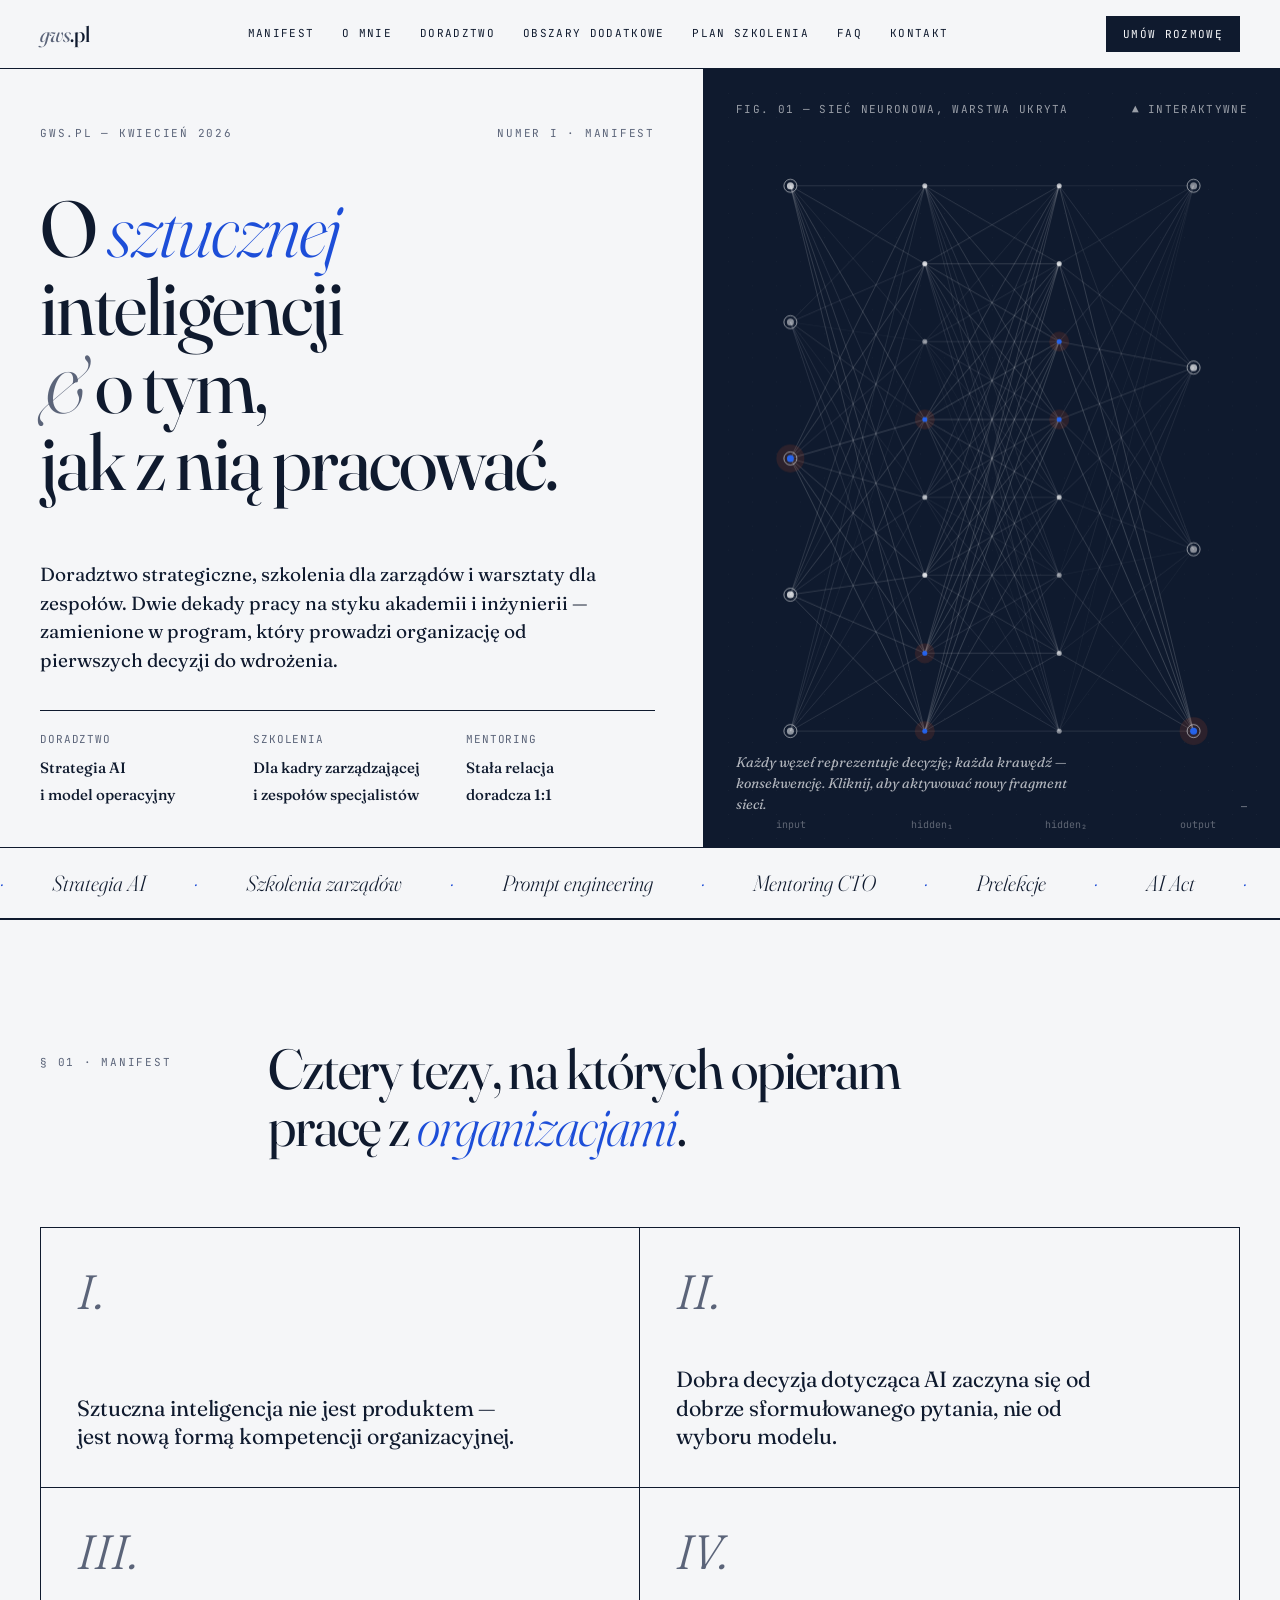
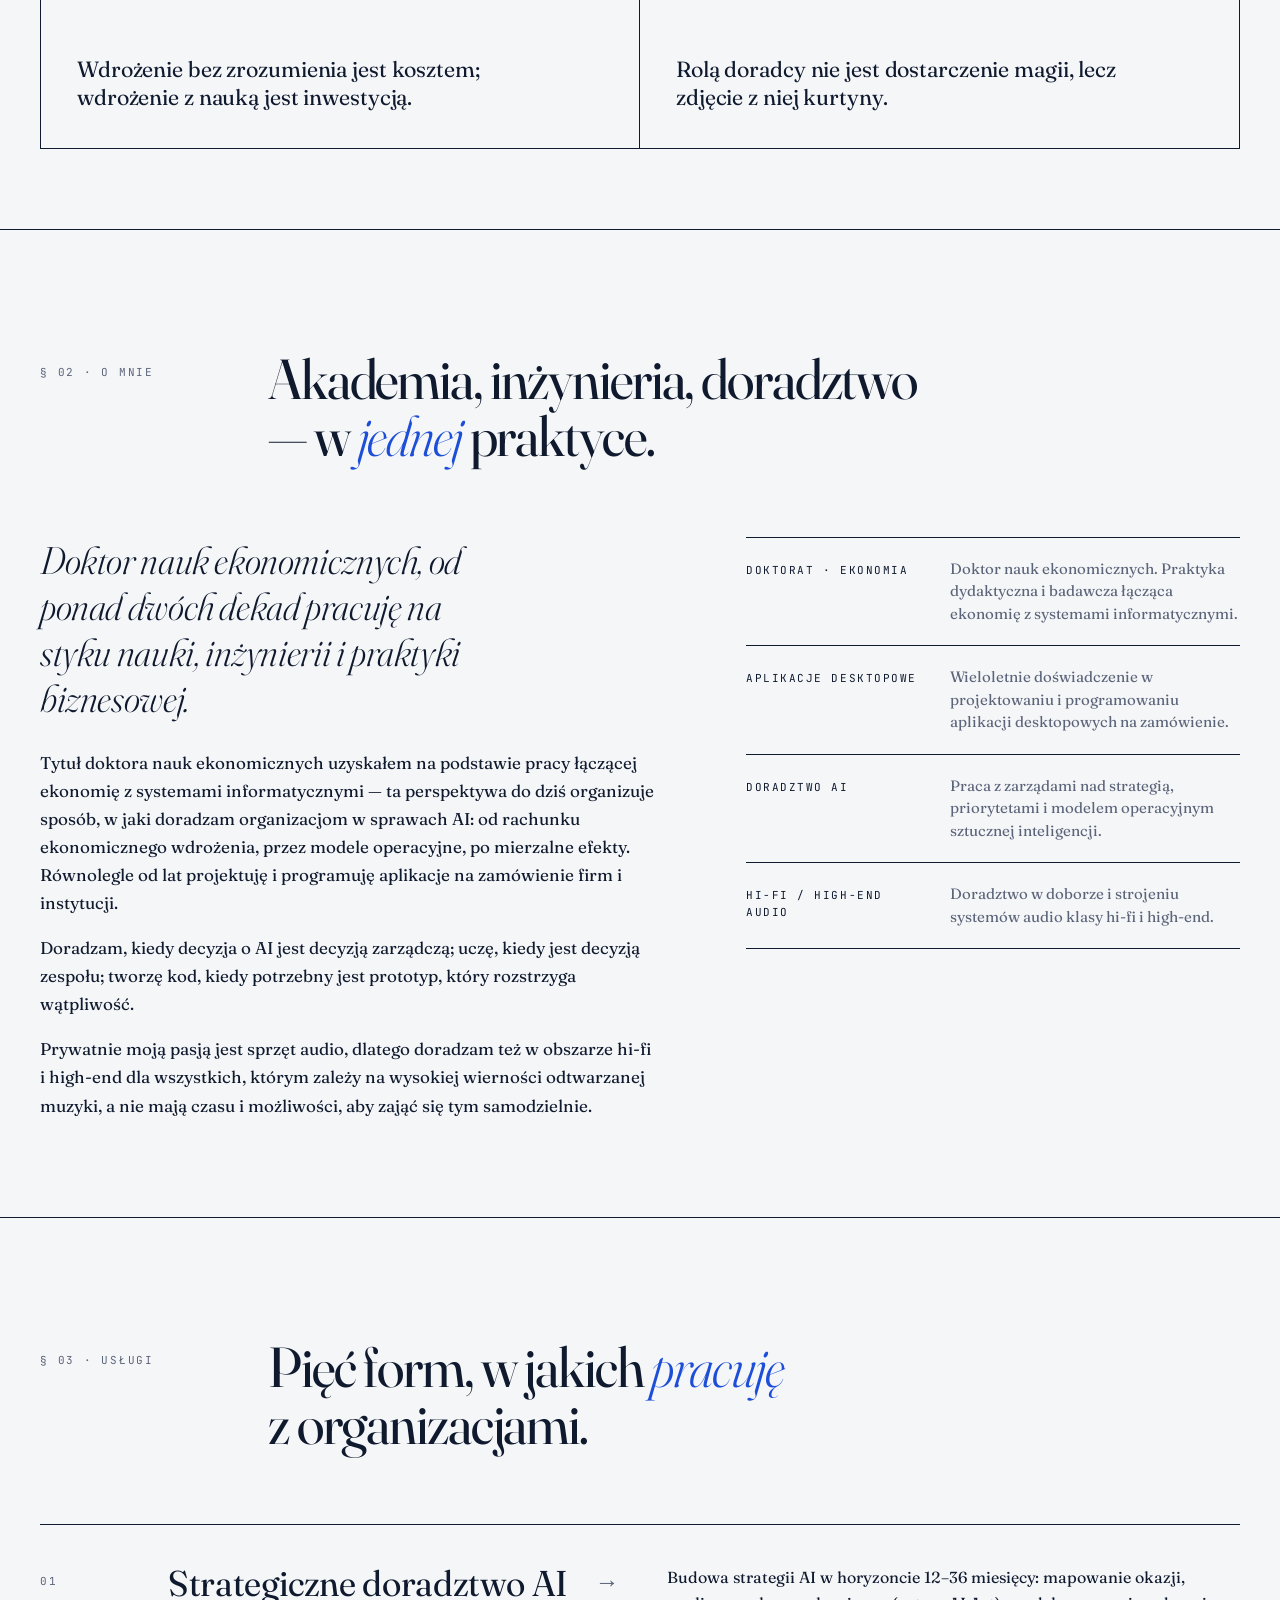
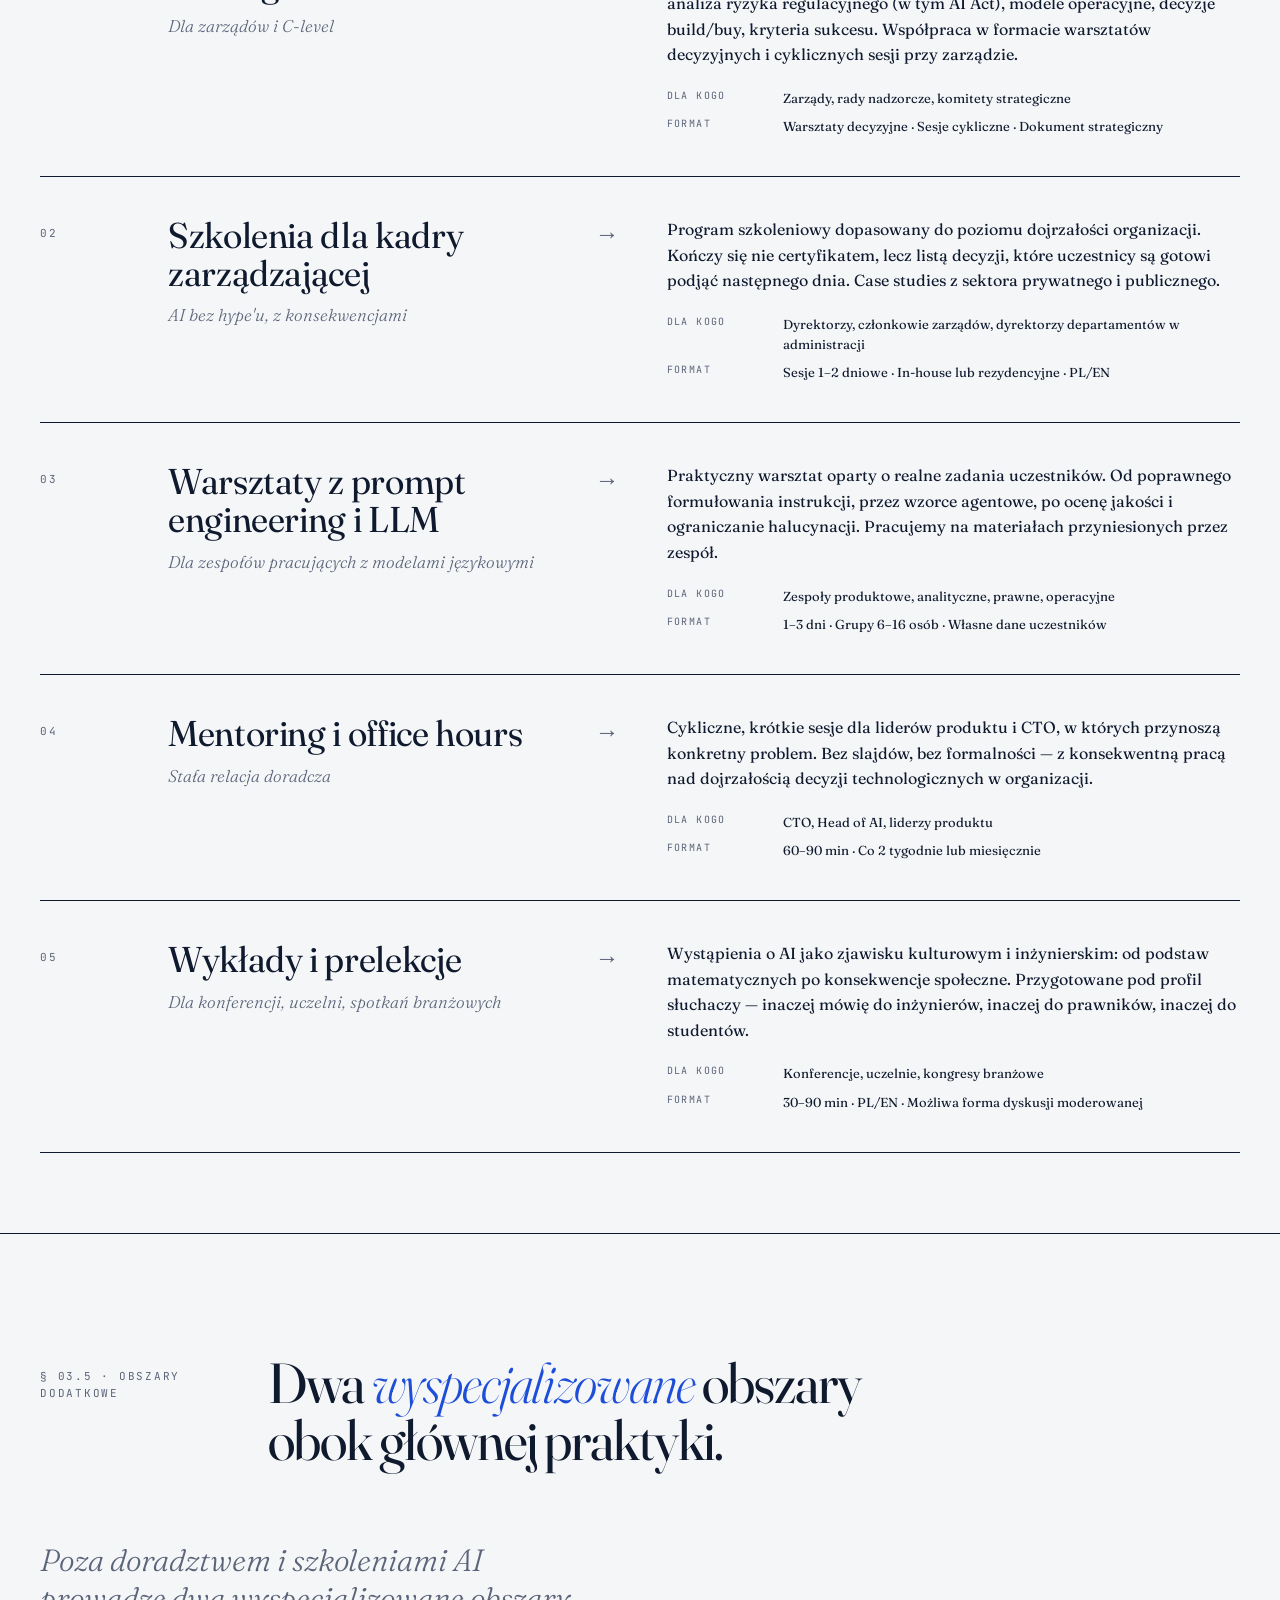
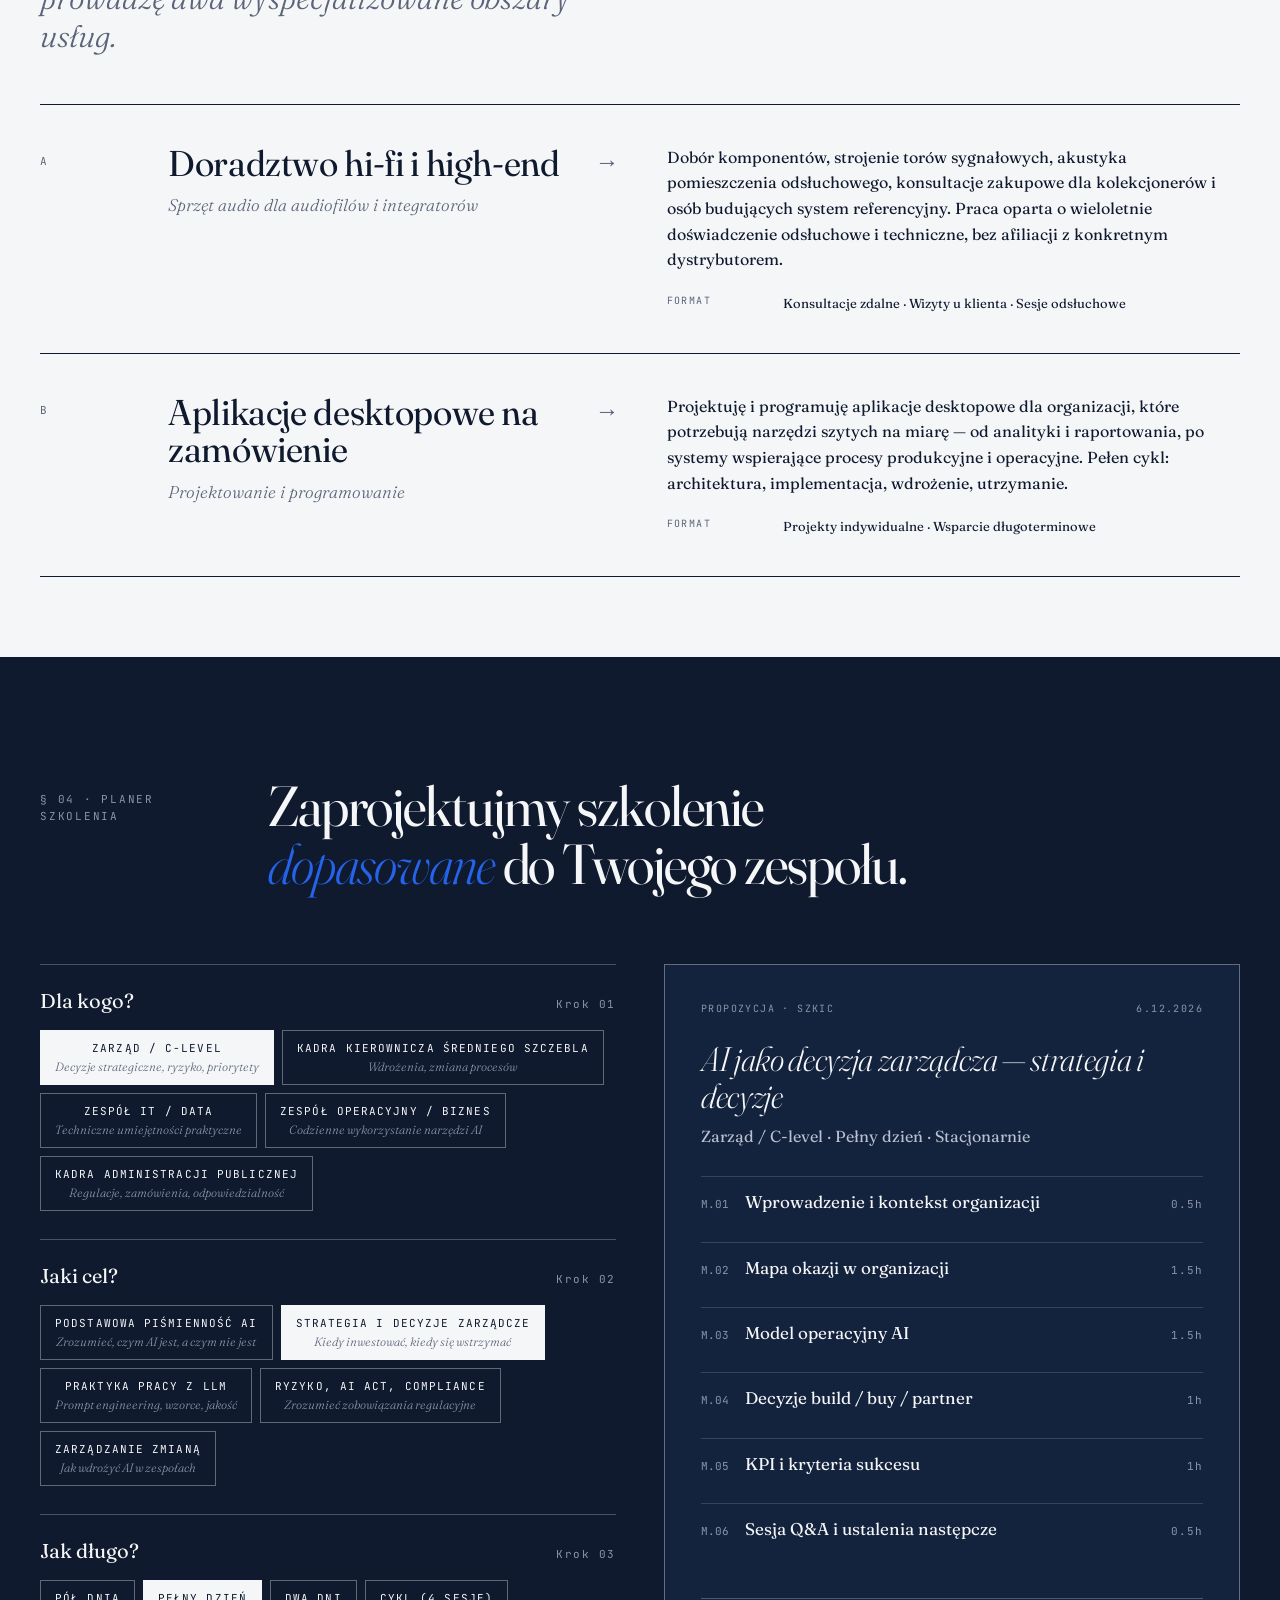
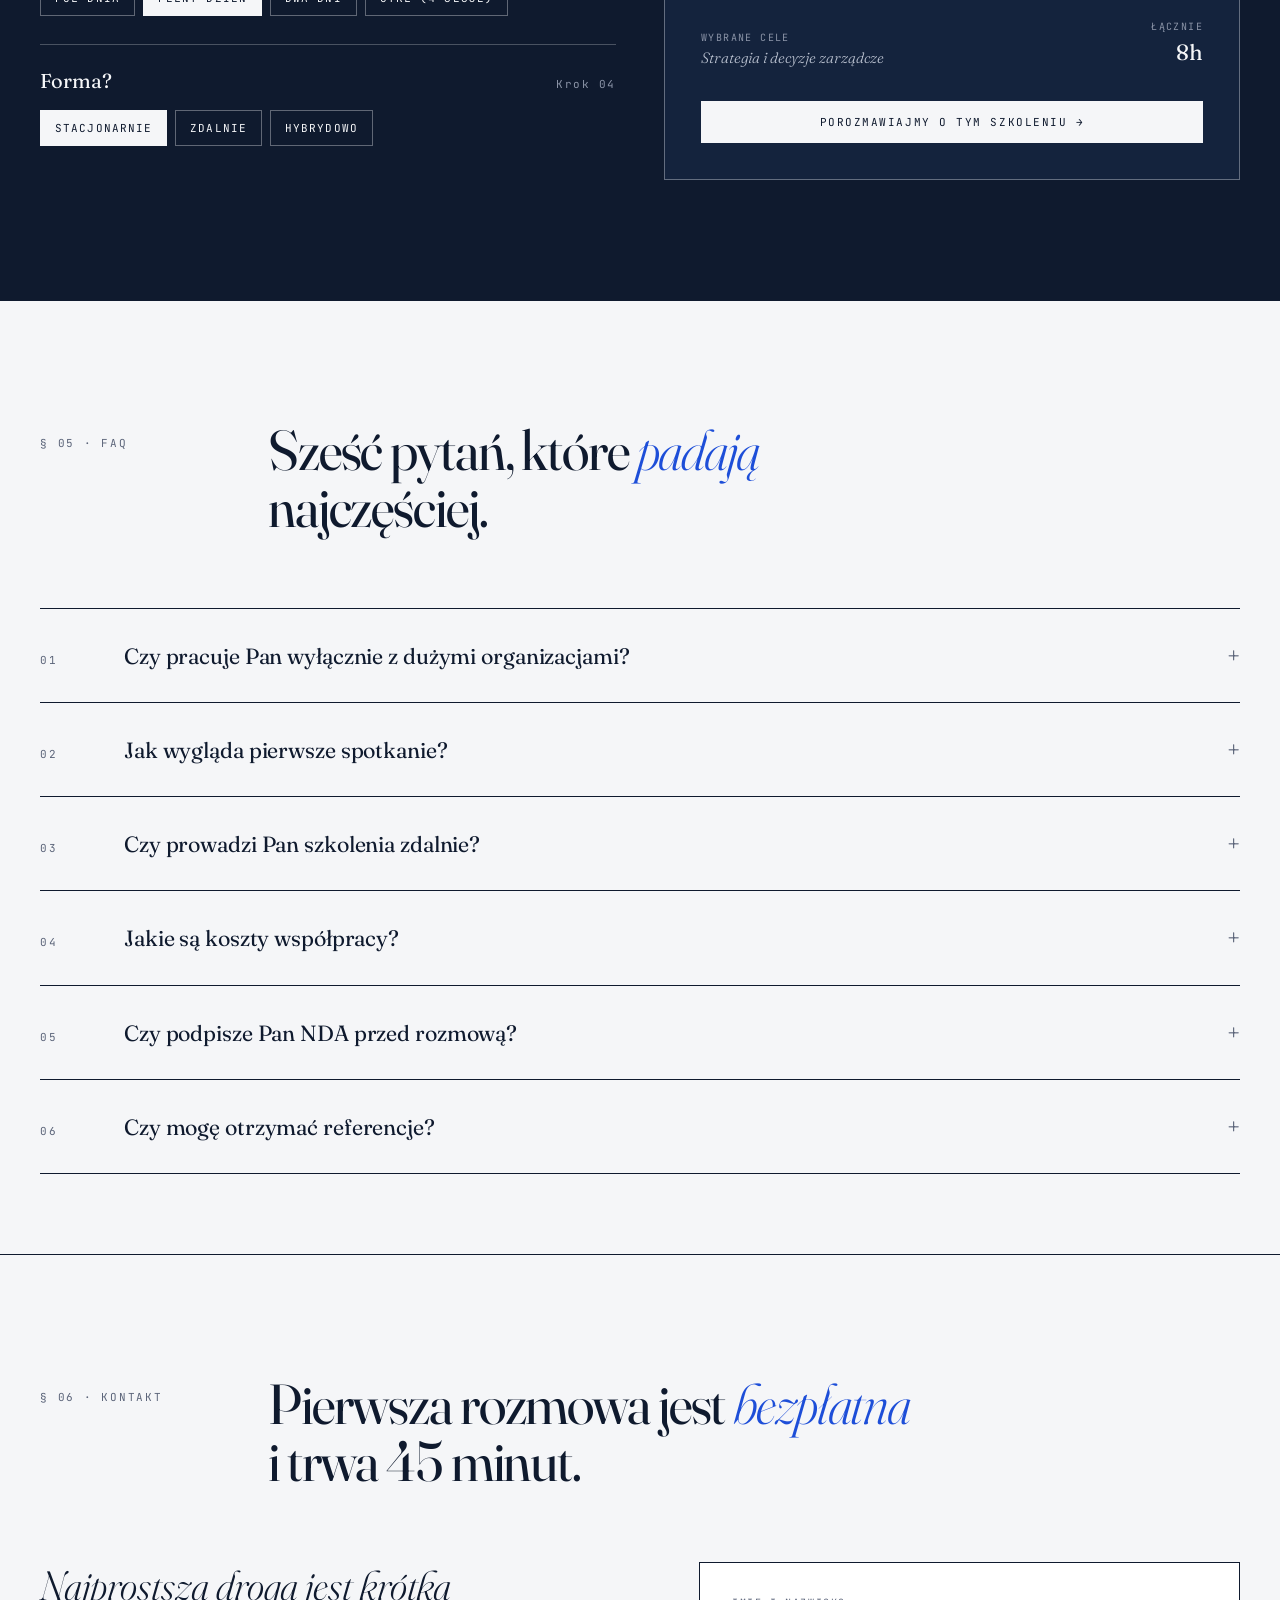
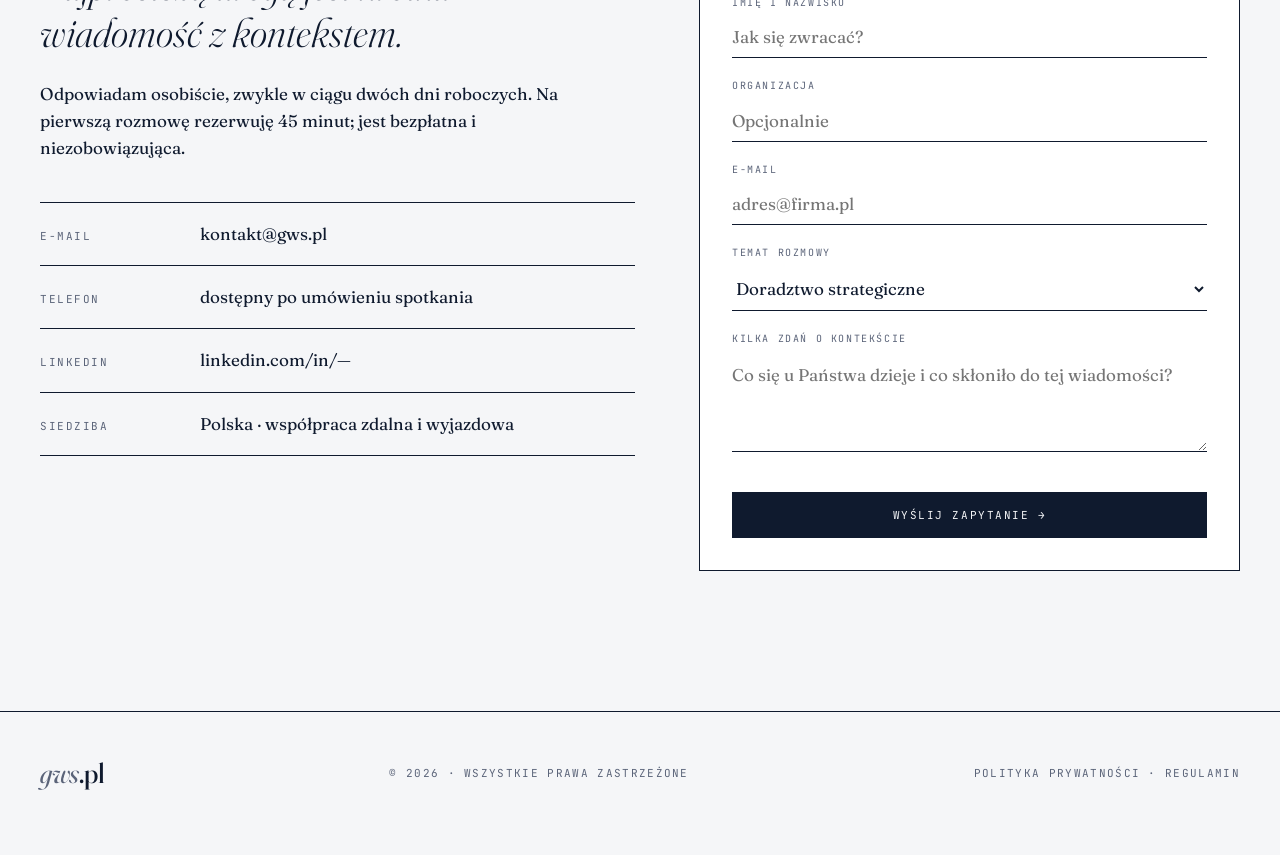
==== index.html @ 512c4876 "Pierwsza wersja" ====
<!doctype html>
<html lang="pl">
<head>
<meta charset="utf-8">
<title>gws.pl — doradztwo i szkolenia AI</title>
<meta name="viewport" content="width=device-width,initial-scale=1">
<link rel="preconnect" href="https://fonts.googleapis.com">
<link rel="preconnect" href="https://fonts.gstatic.com" crossorigin>
<link href="https://fonts.googleapis.com/css2?family=Fraunces:ital,opsz,wght@0,9..144,300;0,9..144,400;0,9..144,500;0,9..144,700;1,9..144,400&family=JetBrains+Mono:wght@400;500;700&display=swap" rel="stylesheet">
<style>
  :root{
    --ink:#0f1a2e;
    --bone:#f5f6f8;
    --bone-2:#e9ecf1;
    --bone-3:#d6dbe4;
    --mute:#5b6479;
    --rule:#0f1a2e;
    --ember:#2563eb;
    --ember-ink:#1d4ed8;
  }
  *{box-sizing:border-box}
  html,body{margin:0;padding:0;background:var(--bone);color:var(--ink);font-family:"Fraunces",Georgia,serif;font-variation-settings:"opsz" 14;font-weight:400;}
  body{font-size:17px;line-height:1.55;-webkit-font-smoothing:antialiased;text-rendering:optimizeLegibility;}
  a{color:inherit;text-decoration:none;}
  .mono{font-family:"JetBrains Mono",ui-monospace,monospace;font-size:11px;letter-spacing:.08em;text-transform:uppercase;color:var(--mute);}
  .rule{height:1px;background:var(--rule);opacity:.85}
  .rule-thin{height:1px;background:var(--rule);opacity:.25}
  .wrap{max-width:1320px;margin:0 auto;padding:0 40px;}
  @media (max-width:720px){.wrap{padding:0 20px}}

  /* ============ TOP BAR ============ */
  .top{position:sticky;top:0;z-index:40;background:var(--bone);border-bottom:1px solid var(--ink);}
  .top-inner{display:grid;grid-template-columns:auto 1fr auto;align-items:center;gap:24px;padding:16px 40px;}
  .mark{font-family:"Fraunces";font-weight:500;font-variation-settings:"opsz" 144;font-size:22px;letter-spacing:-.01em}
  .mark em{font-style:italic;font-weight:400;color:var(--mute)}
  .nav{display:flex;gap:28px;justify-content:center}
  .nav a{font-family:"JetBrains Mono";font-size:11px;letter-spacing:.12em;text-transform:uppercase;color:var(--ink);padding:6px 0;border-bottom:1px solid transparent;transition:border-color .2s;}
  .nav a:hover{border-color:var(--ink)}
  .cta-small{font-family:"JetBrains Mono";font-size:11px;letter-spacing:.12em;text-transform:uppercase;padding:10px 16px;border:1px solid var(--ink);background:var(--ink);color:var(--bone);cursor:pointer}
  .cta-small:hover{background:var(--ember);color:var(--ink);border-color:var(--ember)}
  @media (max-width:900px){.nav{display:none}.top-inner{grid-template-columns:1fr auto;padding:14px 20px}}

  /* ============ HERO ============ */
  .hero{position:relative;overflow:hidden;background:var(--bone);}
  .hero-grid{display:grid;grid-template-columns:1.1fr .9fr;gap:0;min-height:min(86vh,860px)}
  .hero-left{padding:56px 48px 40px 40px;display:flex;flex-direction:column;justify-content:space-between;border-right:1px solid var(--ink)}
  .hero-right{position:relative;background:var(--ink);color:var(--bone);overflow:hidden}
  .hero-eyebrow{display:flex;justify-content:space-between;gap:24px;align-items:baseline}
  .hero-eyebrow .l{font-family:"JetBrains Mono";font-size:11px;letter-spacing:.16em;text-transform:uppercase;color:var(--mute)}
  .hero-title{font-family:"Fraunces";font-variation-settings:"opsz" 144;font-weight:400;font-size:clamp(44px,6.2vw,104px);line-height:.98;letter-spacing:-.025em;margin:48px 0 40px;}
  .hero-title .it{font-style:italic;font-weight:300;color:var(--ember-ink)}
  .hero-title .amp{font-style:italic;font-weight:300;color:var(--mute)}
  .hero-sub{max-width:48ch;font-size:19px;line-height:1.5;color:var(--ink);margin-bottom:36px}
  .hero-meta{display:grid;grid-template-columns:repeat(3,1fr);gap:24px;border-top:1px solid var(--ink);padding-top:20px;}
  .hero-meta div .mono{display:block;margin-bottom:6px}
  .hero-meta div b{font-weight:500;font-size:15px;font-family:"Fraunces"}
  canvas#net{position:absolute;inset:0;width:100%;height:100%;display:block}
  .hero-overlay{position:absolute;inset:0;display:flex;flex-direction:column;justify-content:space-between;padding:32px;pointer-events:none}
  .ov-top{display:flex;justify-content:space-between;color:var(--bone);font-family:"JetBrains Mono";font-size:11px;letter-spacing:.12em;text-transform:uppercase;opacity:.6}
  .ov-bot{color:var(--bone);display:flex;justify-content:space-between;align-items:flex-end}
  .ov-bot .caption{max-width:40ch;font-family:"Fraunces";font-style:italic;font-size:14px;line-height:1.5;opacity:.7}
  .ov-bot .coord{font-family:"JetBrains Mono";font-size:10px;letter-spacing:.1em;opacity:.5}
  @media (max-width:900px){
    .hero-grid{grid-template-columns:1fr}
    .hero-left{border-right:0;border-bottom:1px solid var(--ink);padding:32px 20px}
    .hero-right{min-height:60vh}
  }

  /* ============ SECTIONS ============ */
  section{padding:120px 0 80px;border-top:1px solid var(--ink);position:relative}
  .sec-head{display:grid;grid-template-columns:180px 1fr;gap:48px;margin-bottom:72px;align-items:start}
  .sec-head .n{font-family:"JetBrains Mono";font-size:11px;letter-spacing:.16em;text-transform:uppercase;color:var(--mute);padding-top:14px}
  .sec-head h2{font-family:"Fraunces";font-variation-settings:"opsz" 144;font-weight:400;font-size:clamp(34px,4.4vw,64px);line-height:1.02;letter-spacing:-.02em;margin:0;max-width:20ch}
  .sec-head h2 em{font-style:italic;font-weight:300;color:var(--ember-ink)}
  @media (max-width:720px){.sec-head{grid-template-columns:1fr;gap:16px;margin-bottom:48px}}

  /* ============ MANIFEST ============ */
  .manifest{display:grid;grid-template-columns:1fr 1fr;gap:0;border:1px solid var(--ink)}
  .man-item{padding:40px 36px 36px;border-right:1px solid var(--ink);border-bottom:1px solid var(--ink);position:relative;min-height:260px;display:flex;flex-direction:column;justify-content:space-between;background:var(--bone)}
  .man-item:nth-child(2n){border-right:0}
  .man-item:nth-child(3),.man-item:nth-child(4){border-bottom:0}
  .man-item .num{font-family:"Fraunces";font-style:italic;font-weight:300;font-size:48px;color:var(--mute);line-height:1}
  .man-item p{font-family:"Fraunces";font-variation-settings:"opsz" 48;font-weight:400;font-size:22px;line-height:1.3;letter-spacing:-.005em;margin:16px 0 0;max-width:32ch}
  @media (max-width:720px){
    .manifest{grid-template-columns:1fr}
    .man-item{border-right:0}
    .man-item:nth-child(3){border-bottom:1px solid var(--ink)}
  }

  /* ============ ABOUT ============ */
  .about{display:grid;grid-template-columns:1.3fr 1fr;gap:64px;align-items:start}
  .about-lead{font-family:"Fraunces";font-variation-settings:"opsz" 96;font-weight:300;font-style:italic;font-size:clamp(26px,3vw,40px);line-height:1.2;letter-spacing:-.01em;margin:0 0 28px;max-width:20ch;color:var(--ink)}
  .about-body{font-size:17px;line-height:1.65;color:var(--ink);max-width:56ch}
  .about-body p{margin:0 0 1em}
  .pillars{border-top:1px solid var(--ink)}
  .pillar{display:grid;grid-template-columns:180px 1fr;gap:24px;padding:20px 0;border-bottom:1px solid var(--ink);align-items:baseline}
  .pillar .k{font-family:"JetBrains Mono";font-size:11px;letter-spacing:.14em;text-transform:uppercase;color:var(--ink)}
  .pillar .v{font-size:15px;line-height:1.5;color:var(--mute)}
  @media (max-width:900px){.about{grid-template-columns:1fr;gap:40px}.pillar{grid-template-columns:120px 1fr}}

  /* ============ SERVICES ============ */
  .svc-list{border-top:1px solid var(--ink)}
  .svc{display:grid;grid-template-columns:80px 1.1fr 1.4fr;gap:48px;padding:40px 0;border-bottom:1px solid var(--ink);align-items:start;cursor:pointer;transition:background .2s}
  .svc:hover{background:#e9ecf1}
  .svc .code{font-family:"JetBrains Mono";font-size:11px;letter-spacing:.14em;color:var(--mute);padding-top:8px}
  .svc h3{font-family:"Fraunces";font-variation-settings:"opsz" 72;font-weight:400;font-size:clamp(26px,2.8vw,40px);line-height:1.05;letter-spacing:-.01em;margin:0}
  .svc .sub{font-family:"Fraunces";font-style:italic;font-weight:300;color:var(--mute);font-size:17px;margin-top:10px;display:block}
  .svc .body{font-size:16px;line-height:1.6;color:var(--ink);margin:0}
  .svc .meta{margin-top:20px;display:grid;gap:8px}
  .svc .meta .row{display:grid;grid-template-columns:100px 1fr;gap:16px;font-size:13px}
  .svc .meta .row .k{font-family:"JetBrains Mono";font-size:10px;letter-spacing:.14em;text-transform:uppercase;color:var(--mute)}
  .svc .meta .row .v{color:var(--ink)}
  .svc .arrow{position:relative}
  .svc .arrow::after{content:"→";position:absolute;right:0;top:4px;font-family:"Fraunces";font-size:24px;color:var(--mute);transition:transform .3s,color .3s}
  .svc:hover .arrow::after{transform:translateX(8px);color:var(--ember-ink)}
  @media (max-width:900px){.svc{grid-template-columns:1fr;gap:12px;padding:28px 0}}

  /* ============ PLANNER ============ */
  .planner-wrap{background:var(--ink);color:var(--bone);padding:120px 0;border-top:1px solid var(--ink)}
  .planner-wrap .sec-head h2{color:var(--bone)}
  .planner-wrap .sec-head h2 em{color:var(--ember)}
  .planner-wrap .sec-head .n{color:#8b94a7}
  .planner{display:grid;grid-template-columns:1fr 1fr;gap:48px;align-items:start}
  .steps{display:grid;gap:28px}
  .step{border-top:1px solid rgba(245,246,248,.25);padding-top:20px}
  .step-h{display:flex;justify-content:space-between;align-items:baseline;margin-bottom:14px}
  .step-h .t{font-family:"Fraunces";font-size:20px;font-weight:400}
  .step-h .n{font-family:"JetBrains Mono";font-size:11px;letter-spacing:.14em;color:#8b94a7}
  .choices{display:flex;flex-wrap:wrap;gap:8px}
  .chip{font-family:"JetBrains Mono";font-size:11px;letter-spacing:.1em;text-transform:uppercase;padding:10px 14px;border:1px solid rgba(245,246,248,.35);color:var(--bone);background:transparent;cursor:pointer;transition:all .15s}
  .chip:hover{border-color:var(--bone)}
  .chip.on{background:var(--bone);color:var(--ink);border-color:var(--bone)}
  .chip .d{display:block;font-family:"Fraunces";font-style:italic;font-weight:300;font-size:12px;text-transform:none;letter-spacing:0;color:#8b94a7;margin-top:4px}
  .chip.on .d{color:var(--mute)}
  .plan-card{border:1px solid rgba(245,246,248,.35);padding:36px;min-height:420px;display:flex;flex-direction:column;justify-content:space-between;background:#14233d;position:relative}
  .plan-card .pc-top{display:flex;justify-content:space-between;color:#8b94a7;font-family:"JetBrains Mono";font-size:10px;letter-spacing:.14em;text-transform:uppercase}
  .plan-title{font-family:"Fraunces";font-variation-settings:"opsz" 96;font-weight:300;font-style:italic;font-size:34px;line-height:1.1;margin:24px 0 8px;letter-spacing:-.01em}
  .plan-sub{font-family:"Fraunces";font-size:16px;color:#b9c0cf;margin-bottom:28px}
  .plan-mods{display:grid;gap:14px;margin:20px 0}
  .plan-mod{display:grid;grid-template-columns:28px 1fr auto;gap:16px;padding:12px 0;border-top:1px solid rgba(245,246,248,.15);align-items:baseline}
  .plan-mod .i{font-family:"JetBrains Mono";font-size:11px;color:#8b94a7}
  .plan-mod .t{font-family:"Fraunces";font-size:17px}
  .plan-mod .h{font-family:"JetBrains Mono";font-size:11px;color:#8b94a7;letter-spacing:.1em}
  .plan-foot{display:flex;justify-content:space-between;align-items:flex-end;margin-top:24px;padding-top:20px;border-top:1px solid rgba(245,246,248,.25)}
  .plan-foot .lbl{font-family:"JetBrains Mono";font-size:10px;letter-spacing:.14em;text-transform:uppercase;color:#8b94a7}
  .plan-foot .val{font-family:"Fraunces";font-size:22px}
  .plan-cta{margin-top:32px;font-family:"JetBrains Mono";font-size:11px;letter-spacing:.14em;text-transform:uppercase;padding:14px 20px;background:var(--bone);color:var(--ink);border:0;cursor:pointer;width:100%}
  .plan-cta:hover{background:var(--ember);color:var(--ink)}
  @media (max-width:900px){.planner{grid-template-columns:1fr}}

  /* ============ FAQ ============ */
  .faq-list{border-top:1px solid var(--ink)}
  .faq-item{border-bottom:1px solid var(--ink)}
  .faq-q{display:grid;grid-template-columns:60px 1fr auto;gap:24px;padding:28px 0;cursor:pointer;align-items:baseline}
  .faq-q .n{font-family:"JetBrains Mono";font-size:11px;letter-spacing:.14em;color:var(--mute)}
  .faq-q .t{font-family:"Fraunces";font-variation-settings:"opsz" 48;font-size:22px;font-weight:400;line-height:1.3;letter-spacing:-.005em}
  .faq-q .x{font-family:"Fraunces";font-size:24px;color:var(--mute);transition:transform .3s}
  .faq-item.on .faq-q .x{transform:rotate(45deg);color:var(--ember-ink)}
  .faq-a{display:grid;grid-template-columns:60px 1fr auto;gap:24px;max-height:0;overflow:hidden;transition:max-height .35s ease,padding .35s}
  .faq-item.on .faq-a{max-height:300px;padding-bottom:28px}
  .faq-a .body{font-family:"Fraunces";font-size:17px;line-height:1.6;color:var(--mute);max-width:60ch;grid-column:2/3}

  /* ============ CONTACT ============ */
  .contact{display:grid;grid-template-columns:1.1fr 1fr;gap:64px;align-items:start}
  .contact-lead{font-family:"Fraunces";font-variation-settings:"opsz" 96;font-weight:300;font-style:italic;font-size:clamp(28px,3.2vw,44px);line-height:1.15;margin:0 0 24px;max-width:18ch}
  .contact-body{font-size:17px;line-height:1.6;color:var(--ink);max-width:48ch;margin-bottom:40px}
  .contact-lines{border-top:1px solid var(--ink)}
  .c-line{display:grid;grid-template-columns:140px 1fr;gap:20px;padding:18px 0;border-bottom:1px solid var(--ink);align-items:baseline}
  .c-line .k{font-family:"JetBrains Mono";font-size:11px;letter-spacing:.14em;text-transform:uppercase;color:var(--mute)}
  .c-line .v{font-family:"Fraunces";font-size:17px}
  .form{border:1px solid var(--ink);padding:32px;background:#ffffff}
  .form label{display:block;font-family:"JetBrains Mono";font-size:10px;letter-spacing:.16em;text-transform:uppercase;color:var(--mute);margin-bottom:6px;margin-top:20px}
  .form label:first-child{margin-top:0}
  .form input,.form textarea,.form select{width:100%;border:0;border-bottom:1px solid var(--ink);background:transparent;padding:10px 0;font-family:"Fraunces";font-size:17px;color:var(--ink);outline:none}
  .form textarea{min-height:100px;resize:vertical;line-height:1.5}
  .form input:focus,.form textarea:focus,.form select:focus{border-bottom-color:var(--ember-ink)}
  .form .submit{margin-top:32px;width:100%;padding:16px;background:var(--ink);color:var(--bone);border:0;font-family:"JetBrains Mono";font-size:11px;letter-spacing:.14em;text-transform:uppercase;cursor:pointer}
  .form .submit:hover{background:var(--ember);color:var(--ink)}
  @media (max-width:900px){.contact{grid-template-columns:1fr;gap:40px}}

  /* ============ FOOTER ============ */
  footer{border-top:1px solid var(--ink);padding:40px 0 60px;margin-top:60px}
  .foot{display:flex;justify-content:space-between;align-items:center;gap:24px;flex-wrap:wrap}
  .foot .mark{font-size:28px}
  .foot .col{font-family:"JetBrains Mono";font-size:11px;letter-spacing:.12em;text-transform:uppercase;color:var(--mute)}

  /* utility */
  .marquee{overflow:hidden;border-top:1px solid var(--ink);border-bottom:1px solid var(--ink);padding:18px 0;background:var(--bone);display:flex;gap:48px;white-space:nowrap}
  .marquee .track{display:flex;gap:48px;animation:mar 60s linear infinite}
  .marquee span{font-family:"Fraunces";font-variation-settings:"opsz" 96;font-size:22px;font-style:italic;font-weight:300;color:var(--ink)}
  .marquee span::before{content:"·";margin-right:48px;color:var(--ember-ink)}
  @keyframes mar{to{transform:translateX(-50%)}}
</style>
</head>
<body>

<!-- TOP -->
<header class="top">
  <div class="top-inner">
    <a class="mark" href="#top"><em>gws</em>.pl</a>
    <nav class="nav">
      <a href="#manifest">Manifest</a>
      <a href="#about">O mnie</a>
      <a href="#services">Doradztwo</a>
      <a href="#extras">Obszary dodatkowe</a>
      <a href="#planner">Plan szkolenia</a>
      <a href="#faq">FAQ</a>
      <a href="#contact">Kontakt</a>
    </nav>
    <button class="cta-small" onclick="document.getElementById('contact').scrollIntoView({behavior:'smooth'})">Umów rozmowę</button>
  </div>
</header>

<!-- HERO -->
<a id="top"></a>
<section class="hero" style="padding:0;border-top:0">
  <div class="hero-grid">
    <div class="hero-left">
      <div class="hero-eyebrow">
        <span class="l">gws.pl — Kwiecień 2026</span>
        <span class="l">Numer I · Manifest</span>
      </div>
      <h1 class="hero-title">
        O&nbsp;<span class="it">sztucznej</span><br>
        inteligencji<br>
        <span class="amp">&amp;</span>&nbsp;o tym,<br>
        jak z&nbsp;nią pracować.
      </h1>
      <div>
        <p class="hero-sub">Doradztwo strategiczne, szkolenia dla zarządów i warsztaty dla zespołów. Dwie dekady pracy na styku akademii i inżynierii — zamienione w program, który prowadzi organizację od pierwszych decyzji do wdrożenia.</p>
        <div class="hero-meta">
          <div><span class="mono">Doradztwo</span><b>Strategia AI<br>i model operacyjny</b></div>
          <div><span class="mono">Szkolenia</span><b>Dla kadry zarządzającej<br>i zespołów specjalistów</b></div>
          <div><span class="mono">Mentoring</span><b>Stała relacja<br>doradcza 1:1</b></div>
        </div>
      </div>
    </div>
    <div class="hero-right">
      <canvas id="net"></canvas>
      <div class="hero-overlay">
        <div class="ov-top">
          <span>Fig. 01 — Sieć neuronowa, warstwa ukryta</span>
          <span>▲ Interaktywne</span>
        </div>
        <div class="ov-bot">
          <span class="caption">Każdy węzeł reprezentuje decyzję; każda krawędź — konsekwencję. Kliknij, aby aktywować nowy fragment sieci.</span>
          <span class="coord" id="coord">—</span>
        </div>
      </div>
    </div>
  </div>
</section>

<!-- MARQUEE -->
<div class="marquee">
  <div class="track" id="mar-track"></div>
</div>

<!-- MANIFEST -->
<section id="manifest">
  <div class="wrap">
    <div class="sec-head">
      <div class="n">§ 01 · Manifest</div>
      <h2>Cztery tezy, na których opieram pracę z&nbsp;<em>organizacjami</em>.</h2>
    </div>
    <div class="manifest" id="manifest-list"></div>
  </div>
</section>

<!-- ABOUT -->
<section id="about">
  <div class="wrap">
    <div class="sec-head">
      <div class="n">§ 02 · O&nbsp;mnie</div>
      <h2>Akademia, inżynieria, doradztwo — w&nbsp;<em>jednej</em> praktyce.</h2>
    </div>
    <div class="about">
      <div>
        <p class="about-lead" id="about-lead"></p>
        <div class="about-body" id="about-body"></div>
      </div>
      <div class="pillars" id="pillars"></div>
    </div>
  </div>
</section>

<!-- SERVICES -->
<section id="services">
  <div class="wrap">
    <div class="sec-head">
      <div class="n">§ 03 · Usługi</div>
      <h2>Pięć form, w&nbsp;jakich <em>pracuję</em> z&nbsp;organizacjami.</h2>
    </div>
    <div class="svc-list" id="svc-list"></div>
  </div>
</section>

<!-- EXTRAS -->
<section id="extras">
  <div class="wrap">
    <div class="sec-head">
      <div class="n">§ 03.5 · Obszary dodatkowe</div>
      <h2>Dwa <em>wyspecjalizowane</em> obszary obok głównej praktyki.</h2>
    </div>
    <p style="font-family:'Fraunces';font-style:italic;font-weight:300;font-size:clamp(22px,2.4vw,32px);line-height:1.25;max-width:30ch;margin:0 0 48px;color:var(--mute)" id="extras-lead"></p>
    <div class="svc-list" id="extras-list"></div>
  </div>
</section>

<!-- PLANNER -->
<section id="planner" class="planner-wrap" style="border-top:0;padding-top:120px">
  <div class="wrap">
    <div class="sec-head">
      <div class="n">§ 04 · Planer szkolenia</div>
      <h2>Zaprojektujmy szkolenie <em>dopasowane</em> do Twojego zespołu.</h2>
    </div>
    <div class="planner">
      <div class="steps">
        <div class="step">
          <div class="step-h"><span class="t">Dla kogo?</span><span class="n">Krok 01</span></div>
          <div class="choices" id="c-audience"></div>
        </div>
        <div class="step">
          <div class="step-h"><span class="t">Jaki cel?</span><span class="n">Krok 02</span></div>
          <div class="choices" id="c-goals"></div>
        </div>
        <div class="step">
          <div class="step-h"><span class="t">Jak długo?</span><span class="n">Krok 03</span></div>
          <div class="choices" id="c-duration"></div>
        </div>
        <div class="step">
          <div class="step-h"><span class="t">Forma?</span><span class="n">Krok 04</span></div>
          <div class="choices" id="c-format"></div>
        </div>
      </div>
      <div class="plan-card" id="plan-card"></div>
    </div>
  </div>
</section>

<!-- FAQ -->
<section id="faq">
  <div class="wrap">
    <div class="sec-head">
      <div class="n">§ 05 · FAQ</div>
      <h2>Sześć pytań, które <em>padają</em> najczęściej.</h2>
    </div>
    <div class="faq-list" id="faq-list"></div>
  </div>
</section>

<!-- CONTACT -->
<section id="contact">
  <div class="wrap">
    <div class="sec-head">
      <div class="n">§ 06 · Kontakt</div>
      <h2>Pierwsza rozmowa jest <em>bezpłatna</em> i trwa 45 minut.</h2>
    </div>
    <div class="contact">
      <div>
        <p class="contact-lead" id="contact-lead"></p>
        <p class="contact-body" id="contact-body"></p>
        <div class="contact-lines" id="contact-lines"></div>
      </div>
      <form class="form" onsubmit="event.preventDefault();alert('Dziękuję. Odpowiem w ciągu dwóch dni roboczych.');">
        <label>Imię i nazwisko</label>
        <input type="text" required placeholder="Jak się zwracać?">
        <label>Organizacja</label>
        <input type="text" placeholder="Opcjonalnie">
        <label>E-mail</label>
        <input type="email" required placeholder="adres@firma.pl">
        <label>Temat rozmowy</label>
        <select>
          <option>Doradztwo strategiczne</option>
          <option>Szkolenie dla zarządu</option>
          <option>Warsztat dla zespołu</option>
          <option>Mentoring / office hours</option>
          <option>Wystąpienie / prelekcja</option>
          <option>Inny</option>
        </select>
        <label>Kilka zdań o kontekście</label>
        <textarea required placeholder="Co się u Państwa dzieje i co skłoniło do tej wiadomości?"></textarea>
        <button class="submit" type="submit">Wyślij zapytanie →</button>
      </form>
    </div>
  </div>
</section>

<footer>
  <div class="wrap foot">
    <span class="mark"><em>gws</em>.pl</span>
    <span class="col">© 2026 · Wszystkie prawa zastrzeżone</span>
    <span class="col">Polityka prywatności · Regulamin</span>
  </div>
</footer>

<script src="content.js?v=2"></script>
<script>
/* ============ HERO NEURAL NET ============ */
(() => {
  const c = document.getElementById('net');
  const ctx = c.getContext('2d');
  let W, H, nodes = [], edges = [];
  const DPR = Math.min(window.devicePixelRatio || 1, 2);

  function resize(){
    const rect = c.getBoundingClientRect();
    W = rect.width; H = rect.height;
    c.width = W*DPR; c.height = H*DPR;
    ctx.setTransform(DPR,0,0,DPR,0,0);
    build();
  }

  function build(){
    nodes = [];
    // Layered network: 4 layers
    const layers = [5, 8, 8, 4];
    const padX = W*0.15, innerW = W - padX*2;
    layers.forEach((count, li) => {
      const x = padX + (innerW * (li/(layers.length-1)));
      for(let i=0;i<count;i++){
        const y = H*0.15 + ((H*0.7) * (count===1 ? 0.5 : i/(count-1)));
        nodes.push({
          x, y,
          bx:x, by:y,
          vx:0, vy:0,
          layer: li,
          idx: i,
          r: li===0||li===layers.length-1 ? 3.5 : 2.5,
          act: Math.random(),
          actV: (Math.random()*0.5+0.2)*(Math.random()<0.5?-1:1)
        });
      }
    });
    // edges between consecutive layers
    edges = [];
    let prev=[], offset=0;
    layers.forEach((count, li)=>{
      const curr = nodes.slice(offset, offset+count);
      if(prev.length){
        prev.forEach(a=>{
          curr.forEach(b=>{
            edges.push({a,b,w:Math.random()});
          });
        });
      }
      prev = curr;
      offset += count;
    });
  }

  let mx = -9999, my = -9999, mActive=false;
  c.addEventListener('mousemove', e => {
    const r = c.getBoundingClientRect();
    mx = e.clientX - r.left; my = e.clientY - r.top; mActive = true;
    document.getElementById('coord').textContent = `x:${mx.toFixed(0).padStart(4,'0')} y:${my.toFixed(0).padStart(4,'0')}`;
  });
  c.addEventListener('mouseleave', ()=>{ mActive=false; document.getElementById('coord').textContent='—'; });
  c.addEventListener('click', e=>{
    const r = c.getBoundingClientRect();
    const cx = e.clientX - r.left, cy = e.clientY - r.top;
    // pulse wave
    pulses.push({x:cx,y:cy,r:0,a:1});
  });

  let pulses = [];

  function frame(t){
    ctx.clearRect(0,0,W,H);

    // background dots grid (subtle)
    ctx.fillStyle = 'rgba(245,246,248,0.04)';
    const gs = 24;
    for(let x=gs; x<W; x+=gs){
      for(let y=gs; y<H; y+=gs){
        ctx.fillRect(x,y,1,1);
      }
    }

    // update activations
    nodes.forEach(n=>{
      n.act += n.actV * 0.008;
      if(n.act>1){n.act=1;n.actV*=-1}
      if(n.act<0){n.act=0;n.actV*=-1}
      // mouse attraction
      if(mActive){
        const dx = mx - n.bx, dy = my - n.by;
        const d = Math.hypot(dx,dy);
        if(d<200){
          const f = (1-d/200)*8;
          n.vx += -dx/d * f * 0.02;
          n.vy += -dy/d * f * 0.02;
        }
      }
      // spring back
      n.vx += (n.bx - n.x)*0.04;
      n.vy += (n.by - n.y)*0.04;
      n.vx *= 0.82; n.vy *= 0.82;
      n.x += n.vx; n.y += n.vy;
    });

    // edges
    edges.forEach(e=>{
      const act = (e.a.act + e.b.act)/2;
      const alpha = 0.08 + act*0.35;
      ctx.strokeStyle = `rgba(245,246,248,${alpha})`;
      ctx.lineWidth = 0.5;
      ctx.beginPath();
      ctx.moveTo(e.a.x, e.a.y);
      ctx.lineTo(e.b.x, e.b.y);
      ctx.stroke();
    });

    // nodes
    nodes.forEach(n=>{
      // halo
      const hot = n.act > 0.75;
      if(hot){
        ctx.fillStyle = 'rgba(255,87,34,0.12)';
        ctx.beginPath();
        ctx.arc(n.x,n.y,n.r*4,0,Math.PI*2);
        ctx.fill();
      }
      ctx.fillStyle = hot ? '#2563eb' : `rgba(245,246,248,${0.5+n.act*0.5})`;
      ctx.beginPath();
      ctx.arc(n.x,n.y,n.r,0,Math.PI*2);
      ctx.fill();

      // node ring
      if(n.layer===0 || n.layer===3){
        ctx.strokeStyle = 'rgba(245,246,248,0.8)';
        ctx.lineWidth = 0.7;
        ctx.beginPath();
        ctx.arc(n.x,n.y,n.r+3,0,Math.PI*2);
        ctx.stroke();
      }
    });

    // pulses
    pulses = pulses.filter(p=>{
      p.r += 3; p.a -= 0.015;
      if(p.a<=0) return false;
      ctx.strokeStyle = `rgba(255,87,34,${p.a})`;
      ctx.lineWidth = 1;
      ctx.beginPath();
      ctx.arc(p.x,p.y,p.r,0,Math.PI*2);
      ctx.stroke();
      return true;
    });

    // axis labels
    ctx.fillStyle = 'rgba(245,246,248,0.35)';
    ctx.font = '10px "JetBrains Mono", monospace';
    const labels = ['input', 'hidden₁', 'hidden₂', 'output'];
    const padX = W*0.15;
    labels.forEach((l,i)=>{
      const x = padX + ((W-padX*2) * (i/(labels.length-1)));
      ctx.fillText(l, x-14, H - 20);
    });

    requestAnimationFrame(frame);
  }

  window.addEventListener('resize', resize);
  resize();
  requestAnimationFrame(frame);
})();

/* ============ CONTENT RENDER ============ */
const C = window.GWS_CONTENT;

// Manifest
document.getElementById('manifest-list').innerHTML = C.manifest.map(m=>`
  <div class="man-item">
    <span class="num">${m.n}</span>
    <p>${m.text}</p>
  </div>
`).join('');

// About
document.getElementById('about-lead').textContent = C.about.lead;
document.getElementById('about-body').innerHTML = C.about.body.split('\n\n').map(p=>`<p>${p}</p>`).join('');
document.getElementById('pillars').innerHTML = C.about.pillars.map(p=>`
  <div class="pillar"><span class="k">${p.k}</span><span class="v">${p.v}</span></div>
`).join('');

// Services
document.getElementById('svc-list').innerHTML = C.services.map(s=>`
  <div class="svc">
    <div class="code">${s.code}</div>
    <div>
      <h3 class="arrow">${s.title}</h3>
      <span class="sub">${s.subtitle}</span>
    </div>
    <div>
      <p class="body">${s.body}</p>
      <div class="meta">
        <div class="row"><span class="k">Dla kogo</span><span class="v">${s.for}</span></div>
        <div class="row"><span class="k">Format</span><span class="v">${s.format}</span></div>
      </div>
    </div>
  </div>
`).join('');

// Extras
document.getElementById('extras-lead').textContent = C.extras.lead;
document.getElementById('extras-list').innerHTML = C.extras.items.map(s=>`
  <div class="svc">
    <div class="code">${s.code}</div>
    <div>
      <h3 class="arrow">${s.title}</h3>
      <span class="sub">${s.subtitle}</span>
    </div>
    <div>
      <p class="body">${s.body}</p>
      <div class="meta">
        <div class="row"><span class="k">Format</span><span class="v">${s.format}</span></div>
      </div>
    </div>
  </div>
`).join('');

// FAQ
const faqHtml = C.faq.map((f,i)=>`
  <div class="faq-item" data-i="${i}">
    <div class="faq-q"><span class="n">${String(i+1).padStart(2,'0')}</span><span class="t">${f.q}</span><span class="x">+</span></div>
    <div class="faq-a"><span class="body">${f.a}</span></div>
  </div>
`).join('');
document.getElementById('faq-list').innerHTML = faqHtml;
document.querySelectorAll('.faq-q').forEach(q=>{
  q.addEventListener('click', ()=>{
    q.parentElement.classList.toggle('on');
  });
});

// Contact
document.getElementById('contact-lead').textContent = C.contact.lead;
document.getElementById('contact-body').textContent = C.contact.body;
document.getElementById('contact-lines').innerHTML = C.contact.lines.map(l=>`
  <div class="c-line"><span class="k">${l.k}</span><span class="v">${l.v}</span></div>
`).join('');

// Marquee
const marItems = ['Strategia AI','Szkolenia zarządów','Prompt engineering','Mentoring CTO','Prelekcje','AI Act','Wdrożenia pilotażowe','Office hours','Warsztaty'];
document.getElementById('mar-track').innerHTML = (marItems.concat(marItems)).map(t=>`<span>${t}</span>`).join('');

/* ============ PLANNER ============ */
const state = { audience:'board', goals:new Set(['strategy']), duration:'full', format:'onsite' };

function renderChips(){
  const mk = (el, items, type) => {
    el.innerHTML = items.map(it=>{
      const on = type==='goals' ? state.goals.has(it.id) : state[type]===it.id;
      return `<button class="chip ${on?'on':''}" data-id="${it.id}" data-type="${type}">${it.label}${it.desc?`<span class="d">${it.desc}</span>`:''}</button>`;
    }).join('');
  };
  mk(document.getElementById('c-audience'), C.planner.audiences, 'audience');
  mk(document.getElementById('c-goals'), C.planner.goals, 'goals');
  mk(document.getElementById('c-duration'), C.planner.durations, 'duration');
  mk(document.getElementById('c-format'), C.planner.format, 'format');
  document.querySelectorAll('.chip').forEach(ch=>{
    ch.addEventListener('click', ()=>{
      const id = ch.dataset.id, type = ch.dataset.type;
      if(type==='goals'){
        if(state.goals.has(id)) state.goals.delete(id); else state.goals.add(id);
        if(state.goals.size===0) state.goals.add(id);
      } else {
        state[type] = id;
      }
      renderChips(); renderPlan();
    });
  });
}

function renderPlan(){
  const aud = C.planner.audiences.find(a=>a.id===state.audience);
  const goalIds = [...state.goals];
  const goals = goalIds.map(g=>C.planner.goals.find(x=>x.id===g));
  const dur = C.planner.durations.find(d=>d.id===state.duration);
  const fmt = C.planner.format.find(f=>f.id===state.format);

  // Build modules based on goals + audience + duration
  const moduleBank = {
    literacy: [
      { t:'Czym jest, a czym nie jest AI', h:1 },
      { t:'Klasy modeli i ich zastosowania', h:1 },
      { t:'Ćwiczenie: rozpoznaj problem AI', h:1 },
    ],
    strategy: [
      { t:'Mapa okazji w organizacji', h:1.5 },
      { t:'Model operacyjny AI', h:1.5 },
      { t:'Decyzje build / buy / partner', h:1 },
      { t:'KPI i kryteria sukcesu', h:1 },
    ],
    prompt: [
      { t:'Anatomia dobrego promptu', h:1 },
      { t:'Wzorce agentowe i kompozycyjne', h:2 },
      { t:'Ograniczanie halucynacji, ewaluacja', h:1.5 },
      { t:'Ćwiczenia na materiale uczestników', h:2 },
    ],
    risk: [
      { t:'AI Act — obowiązki Pańskiej organizacji', h:1.5 },
      { t:'Klasyfikacja ryzyka systemów', h:1 },
      { t:'Governance i odpowiedzialność', h:1 },
    ],
    change: [
      { t:'Gotowość zespołów do zmiany', h:1 },
      { t:'Projekt pilotażowy jako nośnik zmiany', h:1.5 },
      { t:'Komunikacja wewnętrzna wokół AI', h:1 },
    ]
  };
  // Select modules
  let pool = [];
  goalIds.forEach(g => pool = pool.concat(moduleBank[g] || []));
  // Scale to duration
  const budget = dur.hours - 1; // keep 1h for intro+Q&A
  const picked = [];
  let acc = 0;
  for(const m of pool){
    if(acc + m.h <= budget){ picked.push(m); acc += m.h; }
    if(acc >= budget) break;
  }
  // Always include intro
  picked.unshift({ t:'Wprowadzenie i kontekst organizacji', h:0.5 });
  picked.push({ t:'Sesja Q&A i ustalenia następcze', h:0.5 });

  const goalsList = goals.map(g=>g.label).join(', ');
  const title = pickTitle(state.audience, goalIds);

  document.getElementById('plan-card').innerHTML = `
    <div>
      <div class="pc-top">
        <span>Propozycja · szkic</span>
        <span>${new Date().toLocaleDateString('pl-PL')}</span>
      </div>
      <div class="plan-title">${title}</div>
      <div class="plan-sub">${aud.label} · ${dur.label} · ${fmt.label}</div>
      <div class="plan-mods">
        ${picked.map((m,i)=>`
          <div class="plan-mod">
            <span class="i">M.${String(i+1).padStart(2,'0')}</span>
            <span class="t">${m.t}</span>
            <span class="h">${m.h}h</span>
          </div>
        `).join('')}
      </div>
    </div>
    <div>
      <div class="plan-foot">
        <div>
          <div class="lbl">Wybrane cele</div>
          <div class="val" style="font-size:15px;font-style:italic;font-weight:300;color:#b9c0cf;max-width:340px">${goalsList}</div>
        </div>
        <div style="text-align:right">
          <div class="lbl">Łącznie</div>
          <div class="val">${dur.hours}h</div>
        </div>
      </div>
      <button class="plan-cta" onclick="document.getElementById('contact').scrollIntoView({behavior:'smooth'})">Porozmawiajmy o tym szkoleniu →</button>
    </div>
  `;
}

function pickTitle(aud, goals){
  const byAud = {
    board: 'AI jako decyzja zarządcza',
    mid:   'AI w procesach i zespołach',
    tech:  'Praktyka AI dla zespołu technicznego',
    ops:   'AI w codziennej pracy zespołu',
    admin: 'AI w administracji publicznej'
  };
  const g = goals[0];
  const suffix = {
    literacy:'— wprowadzenie',
    strategy:'— strategia i decyzje',
    prompt:'— warsztat LLM',
    risk:'— ryzyko i zgodność',
    change:'— wdrożenie i zmiana'
  };
  return `${byAud[aud] || 'Program szkolenia AI'} ${suffix[g]||''}`.trim();
}

renderChips();
renderPlan();

// Smooth nav
document.querySelectorAll('a[href^="#"]').forEach(a=>{
  a.addEventListener('click', e=>{
    const id = a.getAttribute('href').slice(1);
    const el = document.getElementById(id);
    if(el){ e.preventDefault(); window.scrollTo({top: el.offsetTop - 60, behavior:'smooth'}); }
  });
});
</script>
</body>
</html>
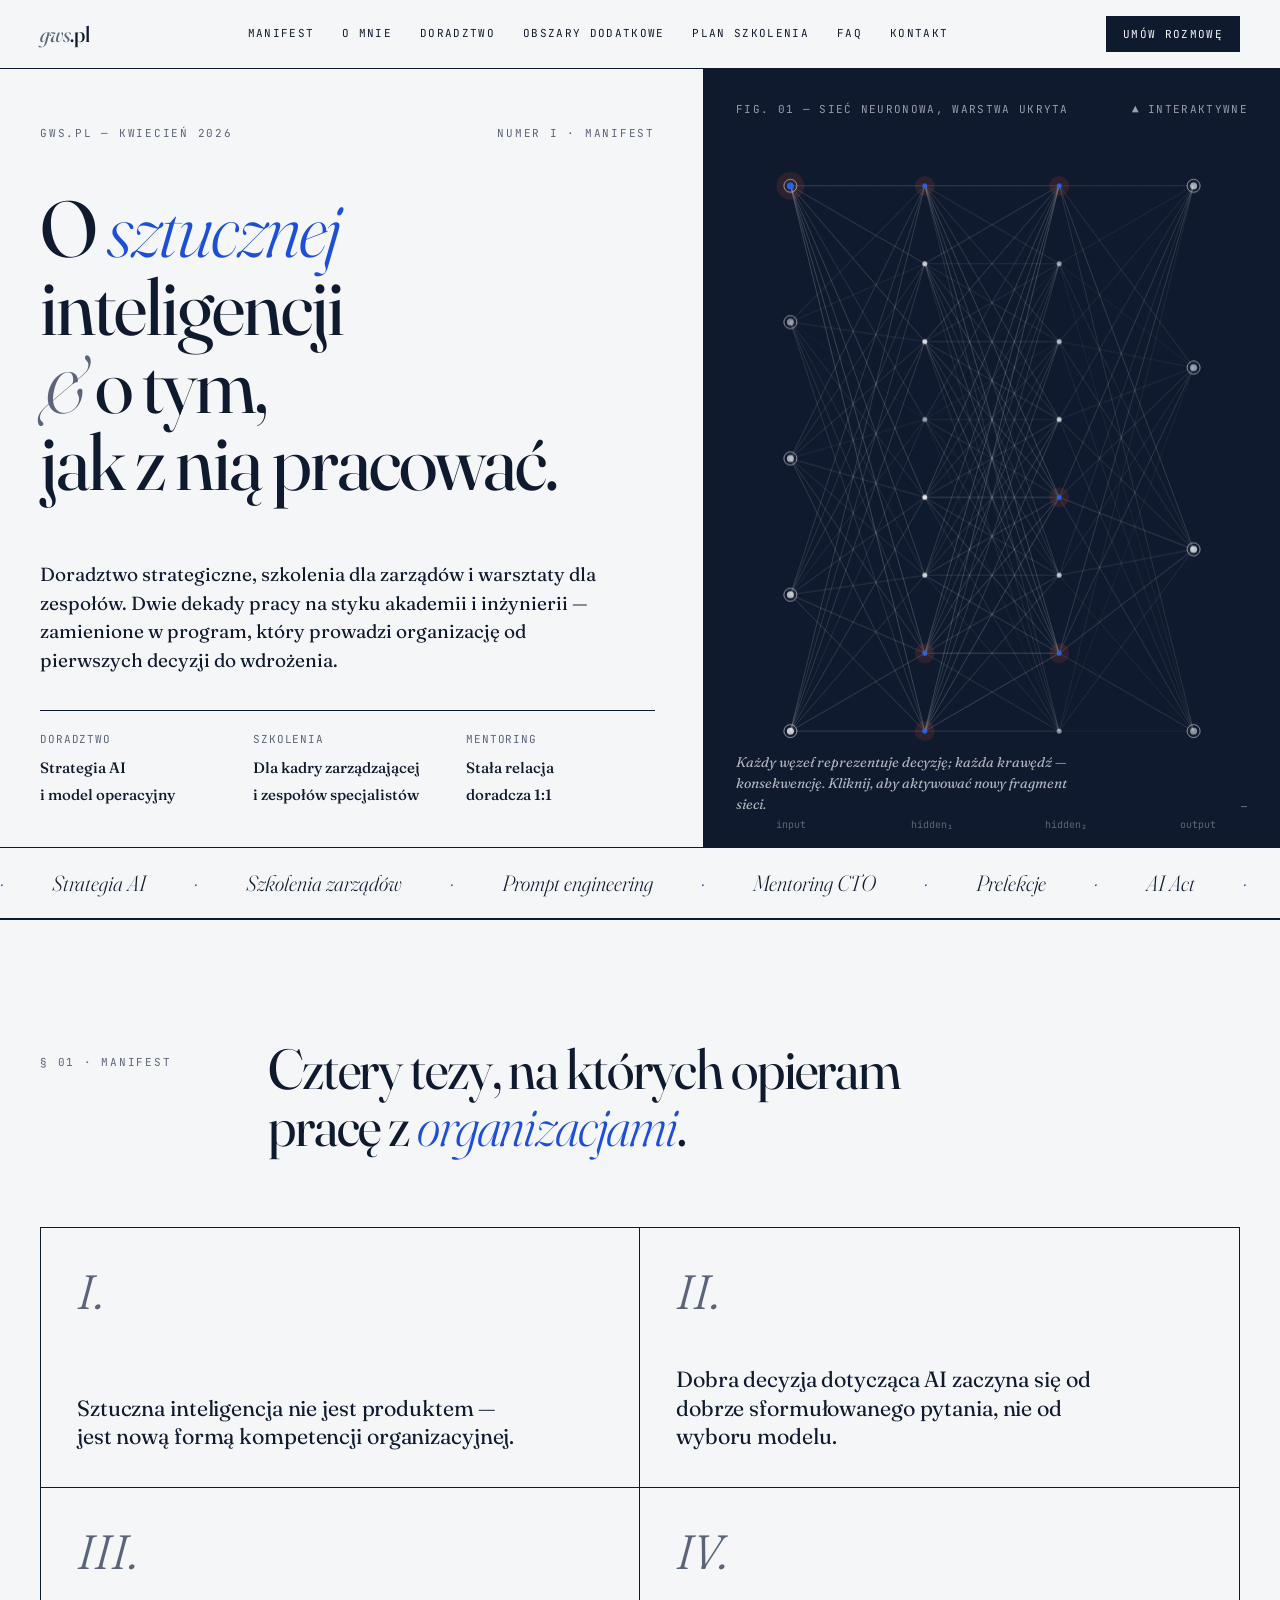
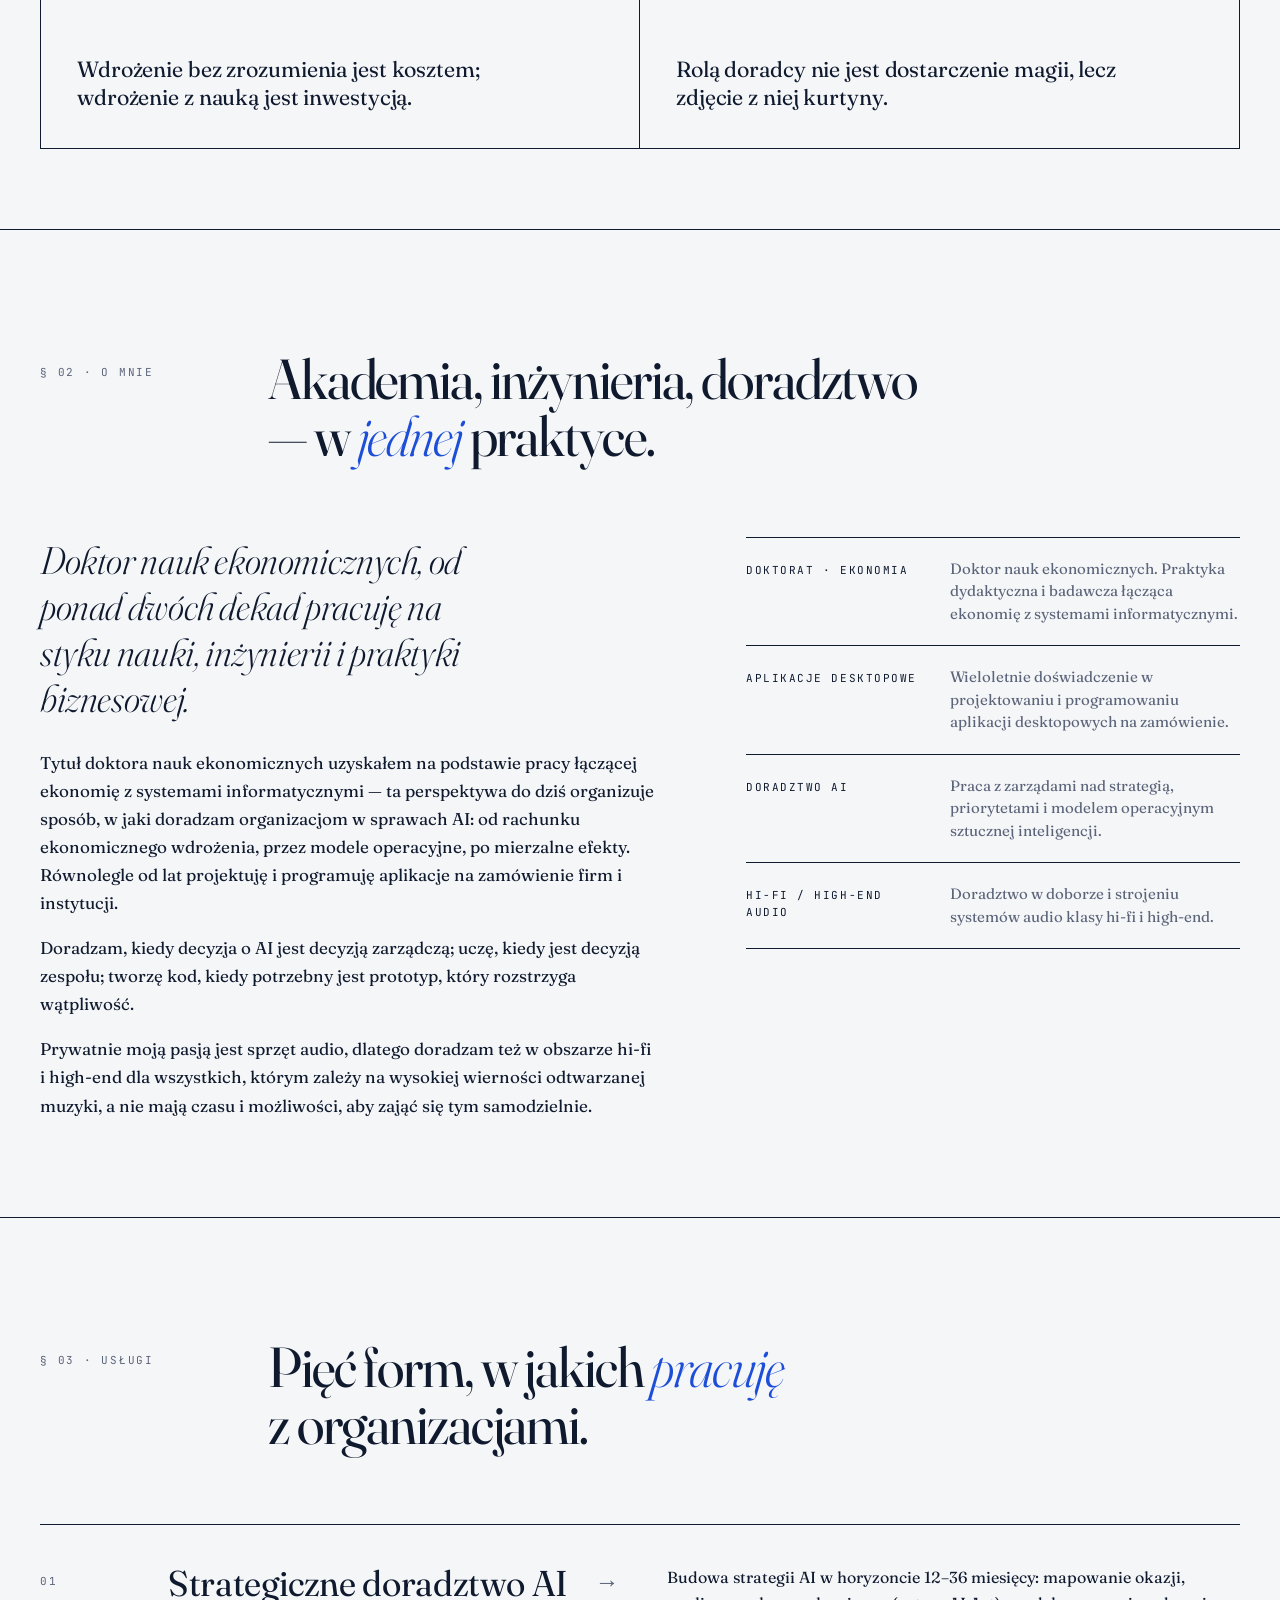
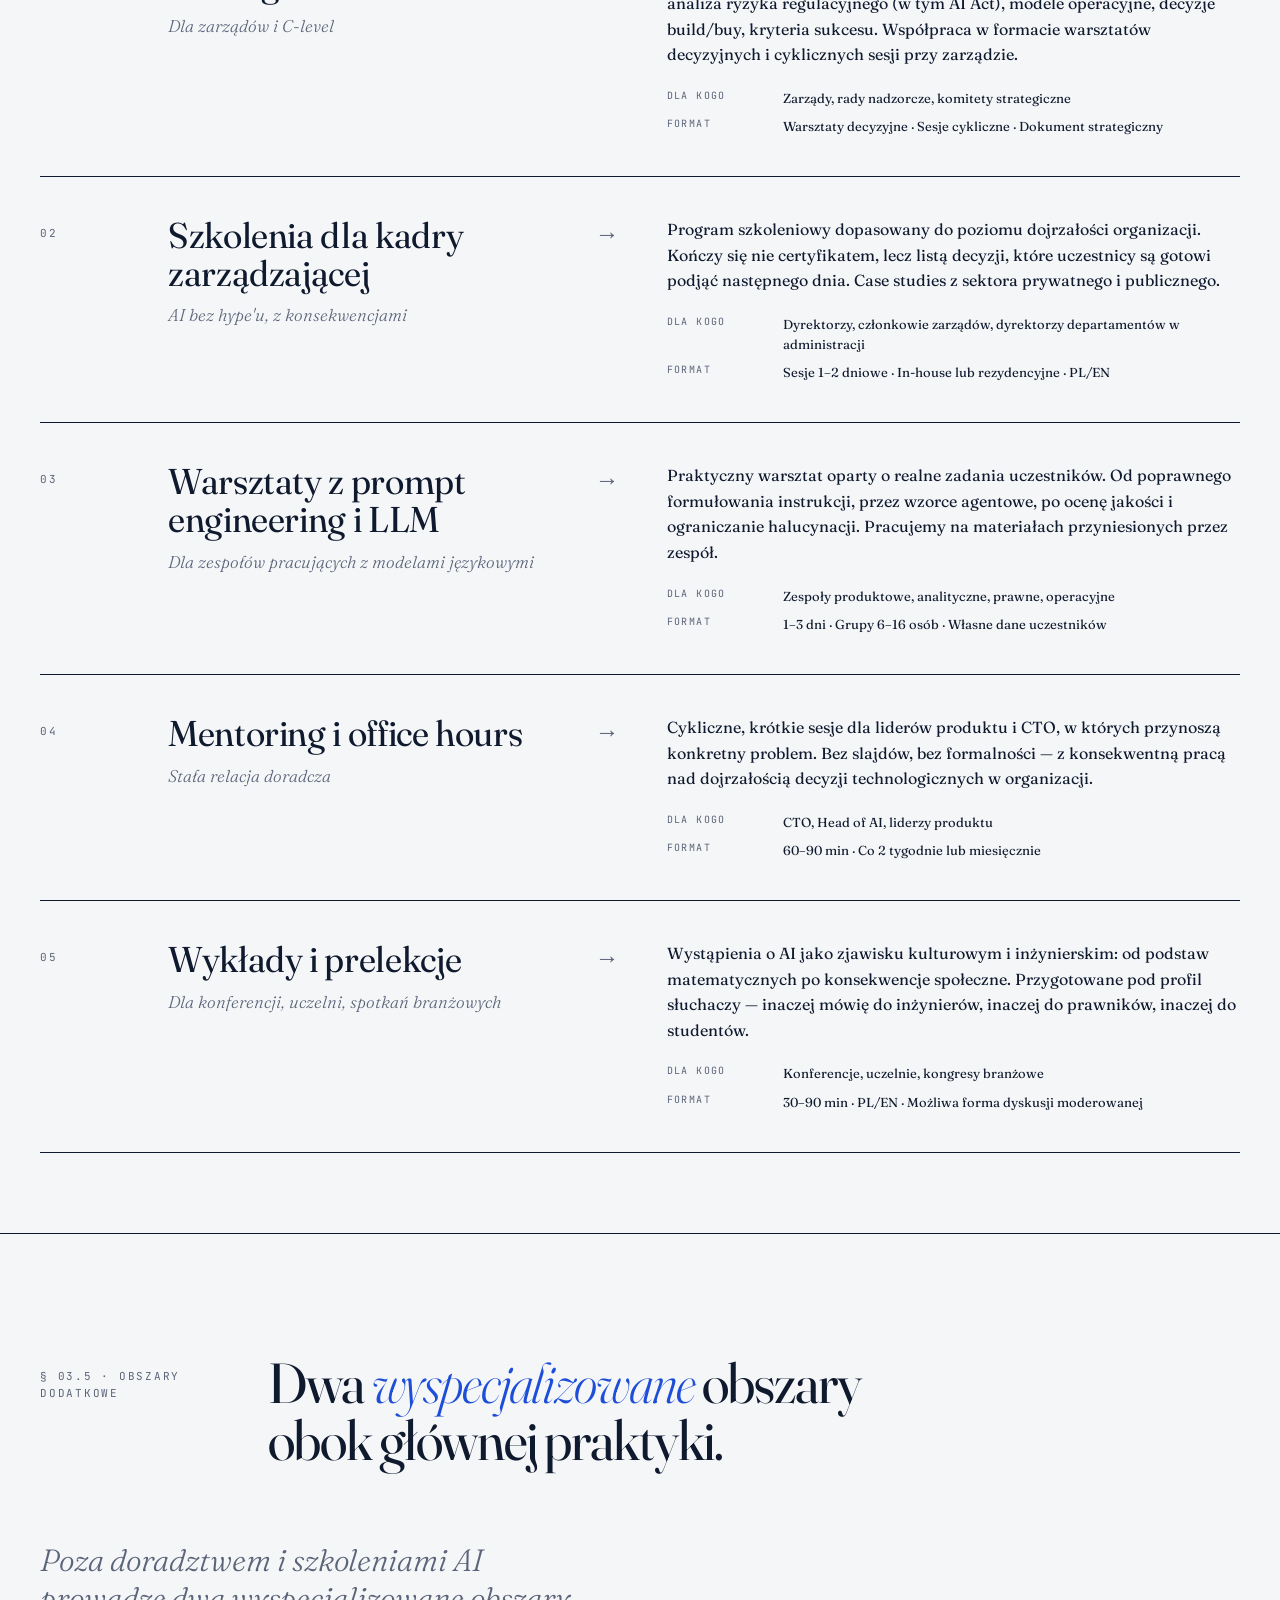
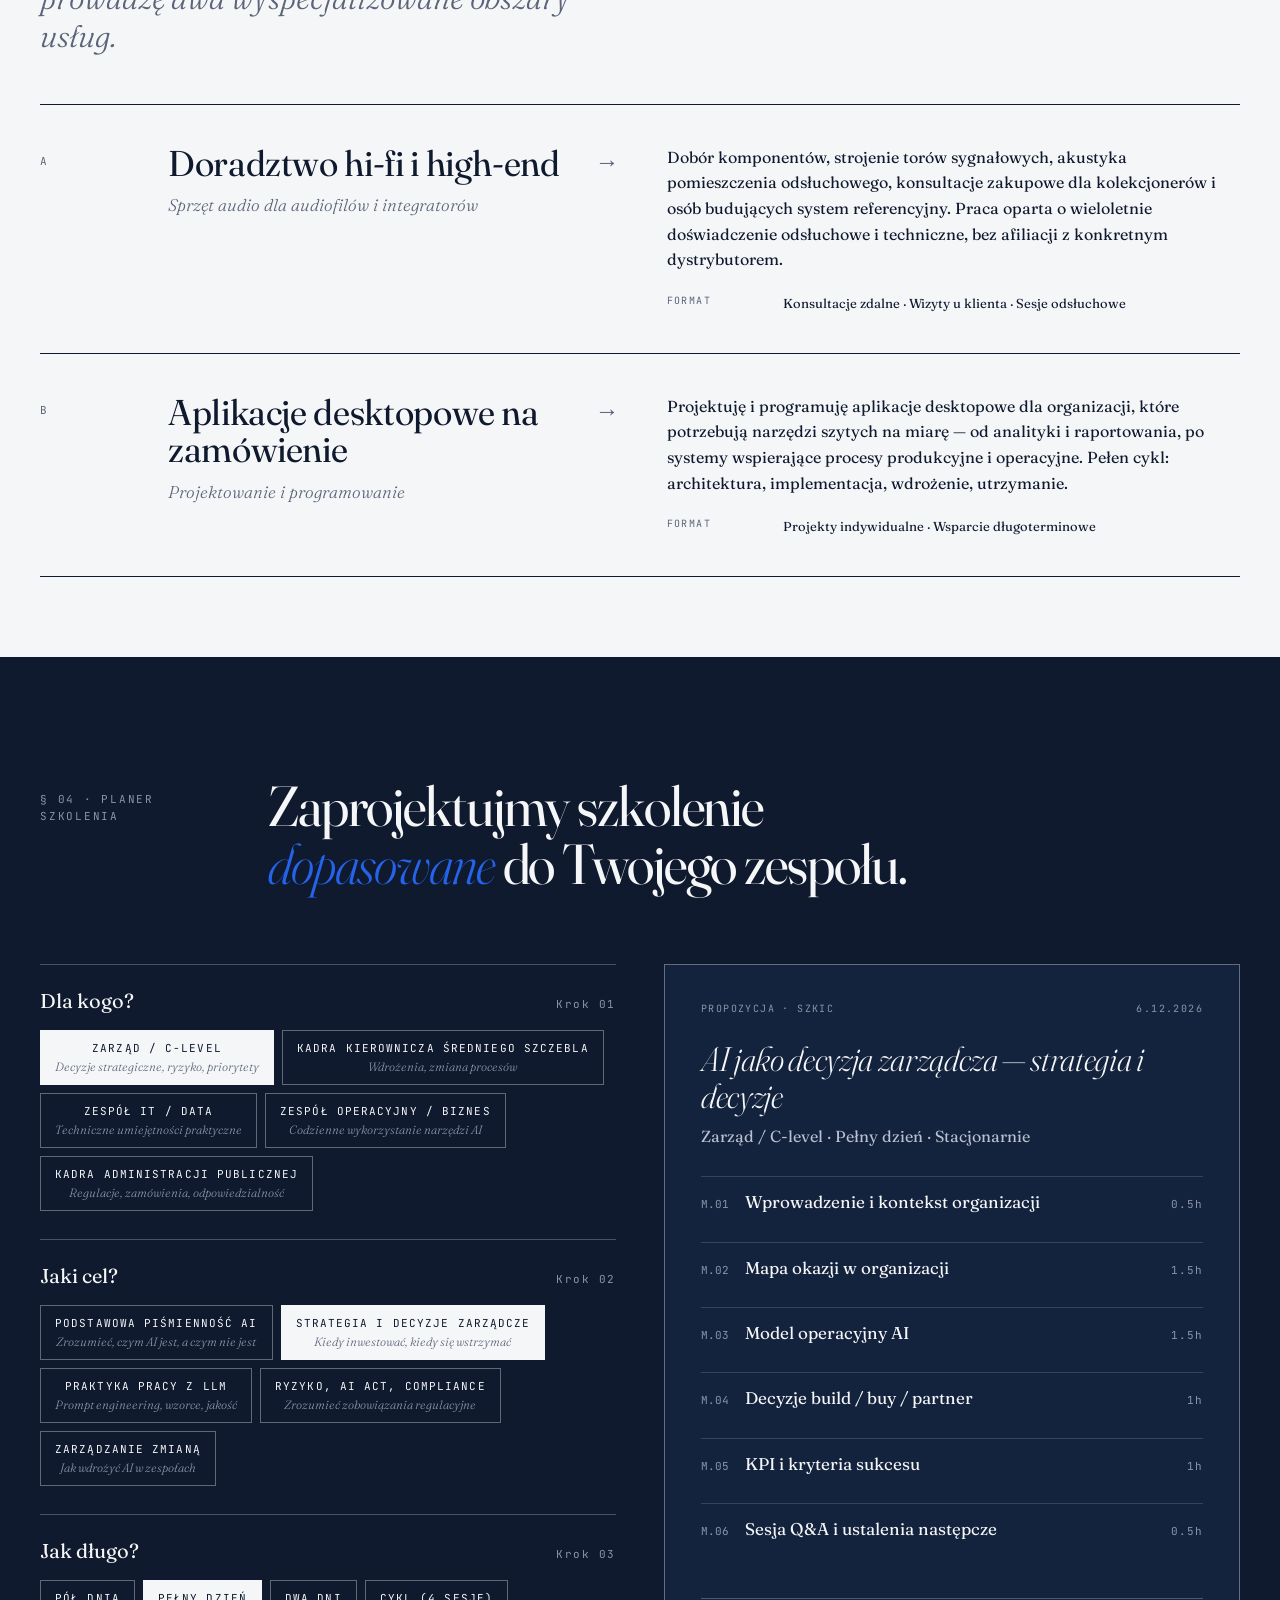
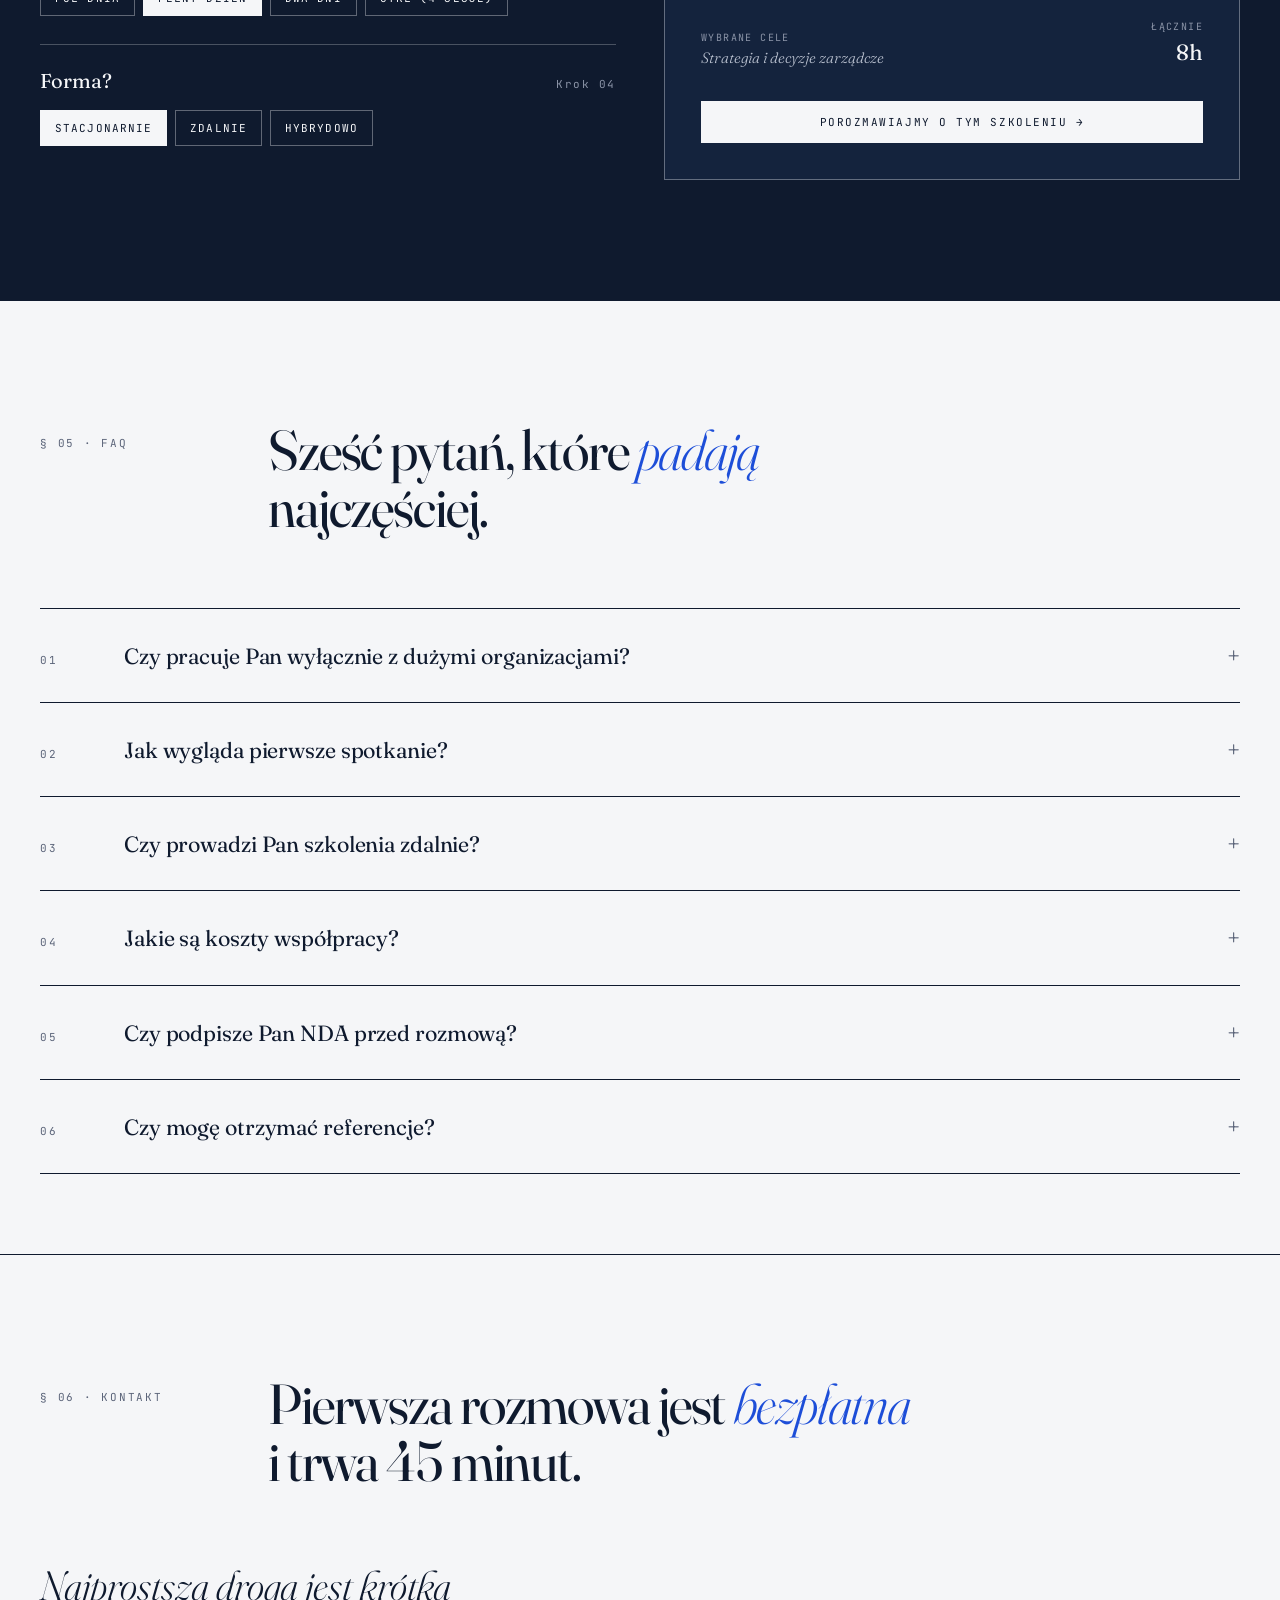
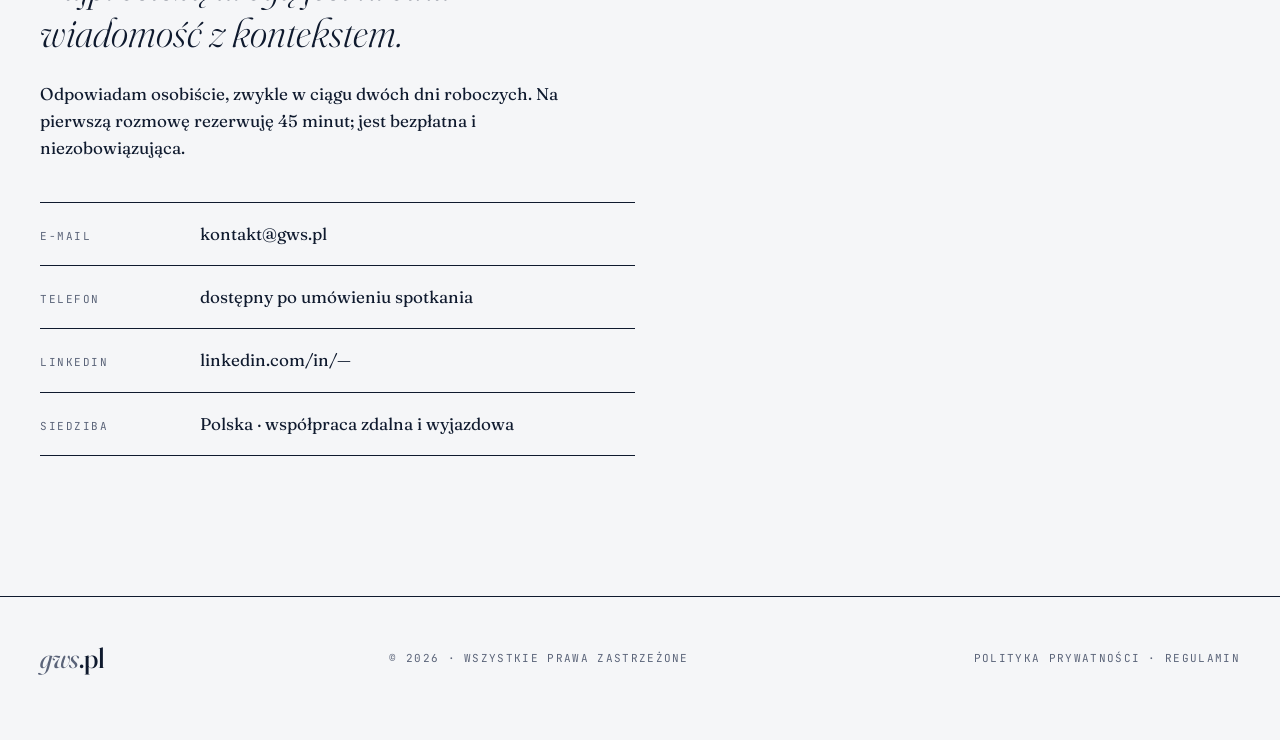
==== commit b4325da2: "Hide contact form by default; add instruction for enabling it" ====
--- a/index.html
+++ b/index.html
@@ -362,7 +362,8 @@
         <p class="contact-body" id="contact-body"></p>
         <div class="contact-lines" id="contact-lines"></div>
       </div>
-      <form class="form" onsubmit="event.preventDefault();alert('Dziękuję. Odpowiem w ciągu dwóch dni roboczych.');">
+      <!-- FORMULARZ: aby włączyć, usuń atrybut style="display:none" z tagu <form> poniżej -->
+      <form class="form" style="display:none" onsubmit="event.preventDefault();alert('Dziękuję. Odpowiem w ciągu dwóch dni roboczych.');">
         <label>Imię i nazwisko</label>
         <input type="text" required placeholder="Jak się zwracać?">
         <label>Organizacja</label>
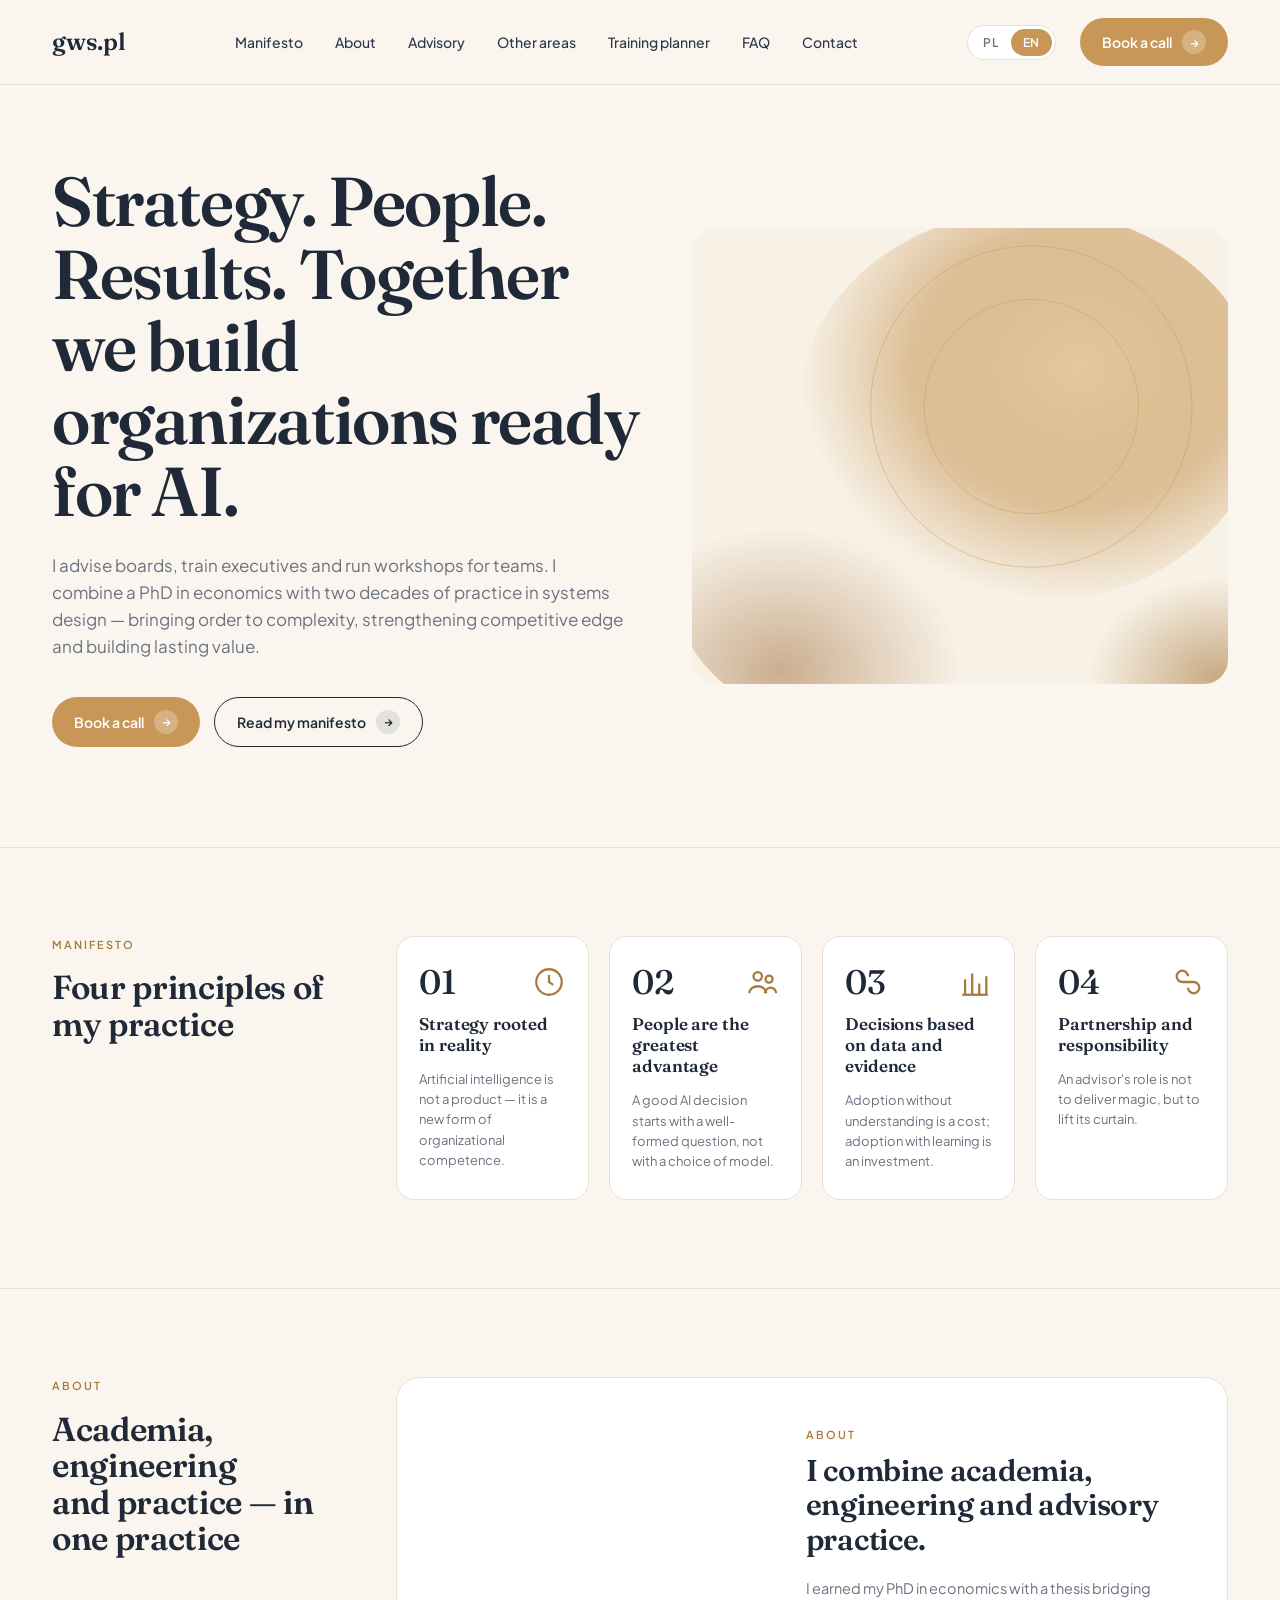
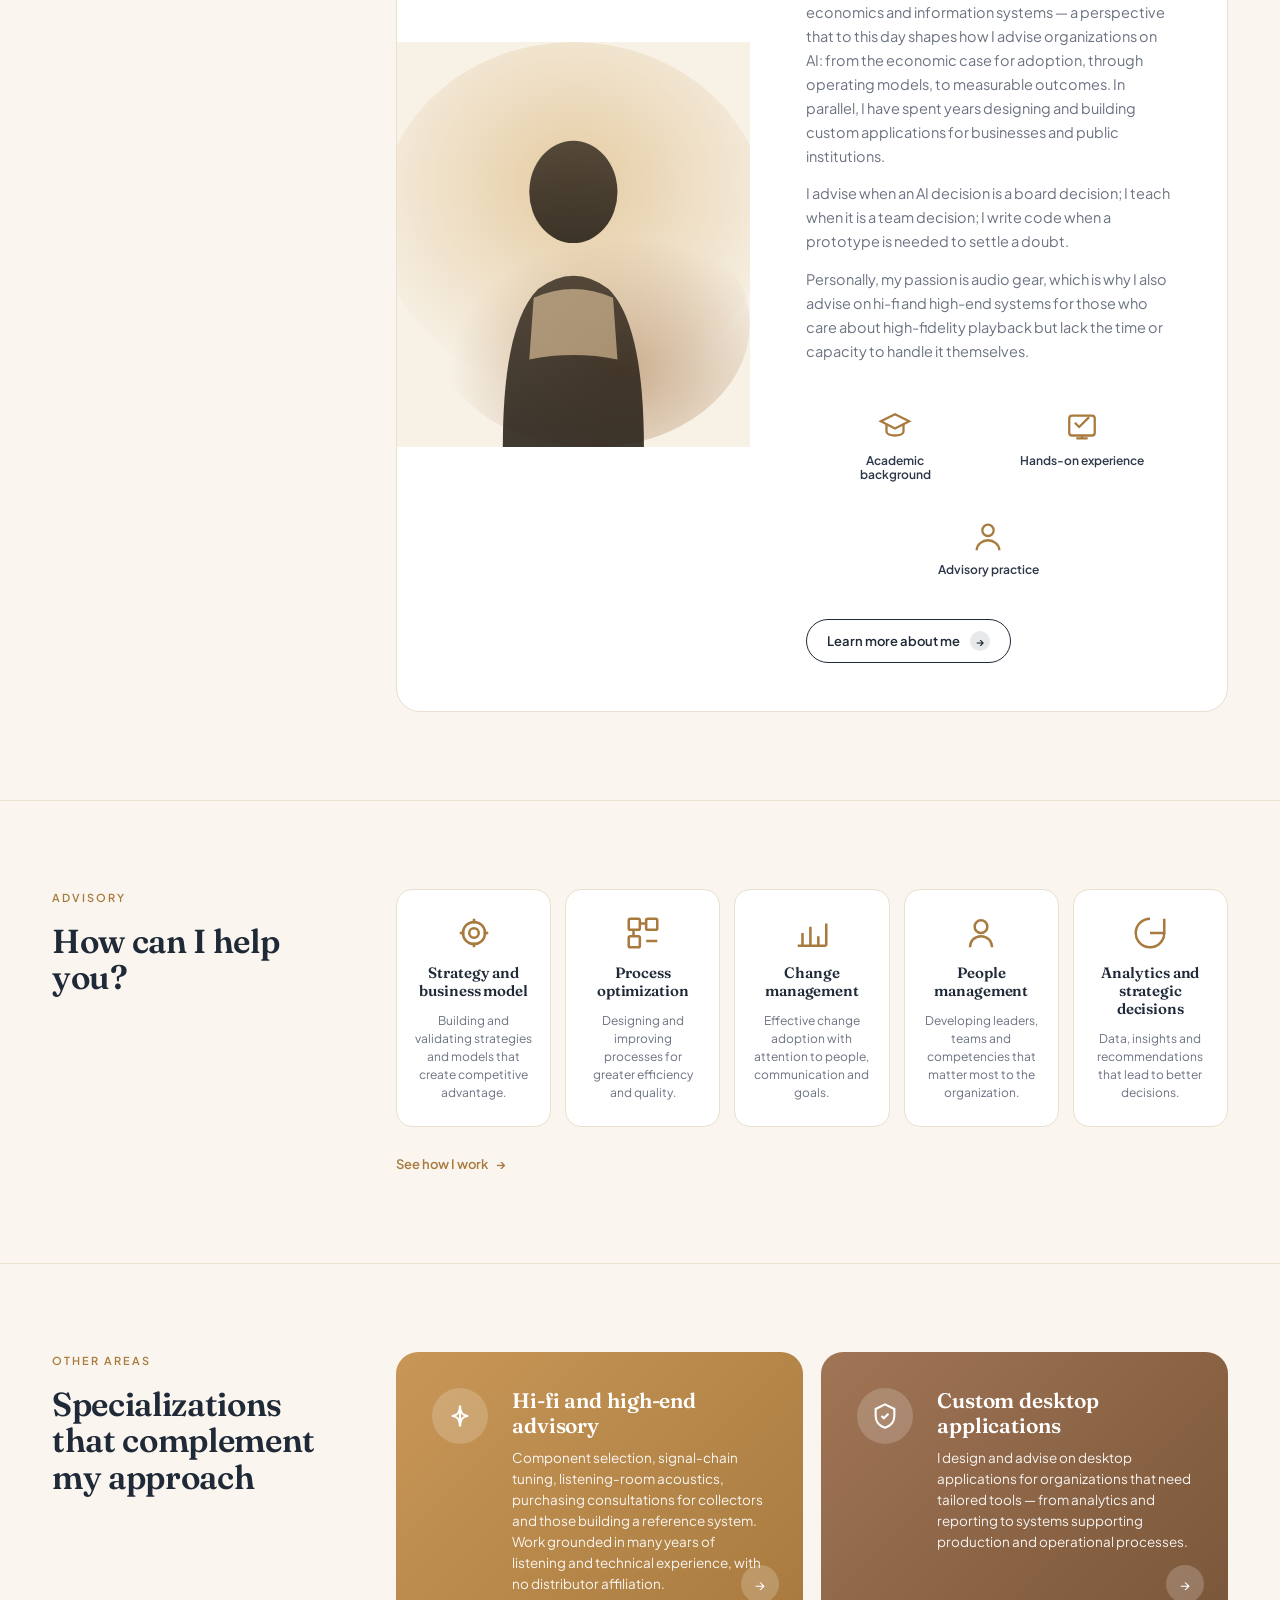
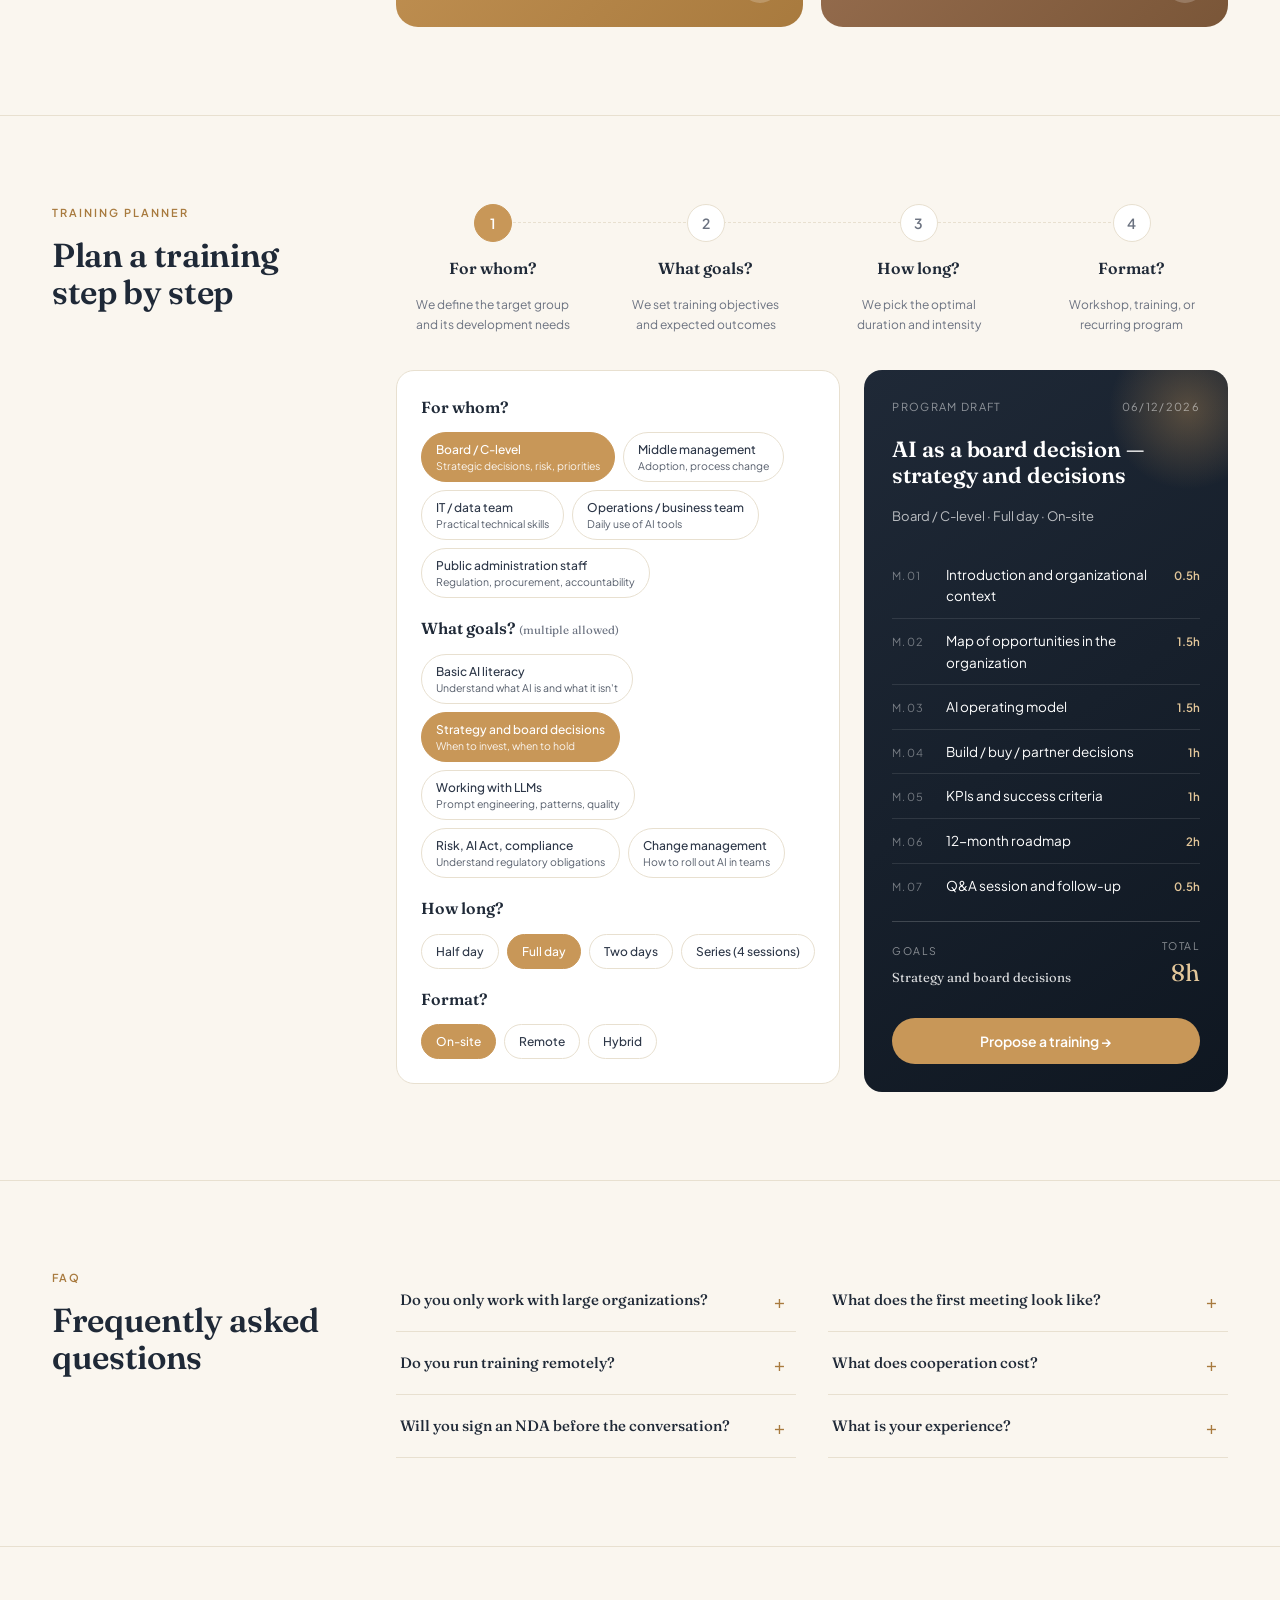
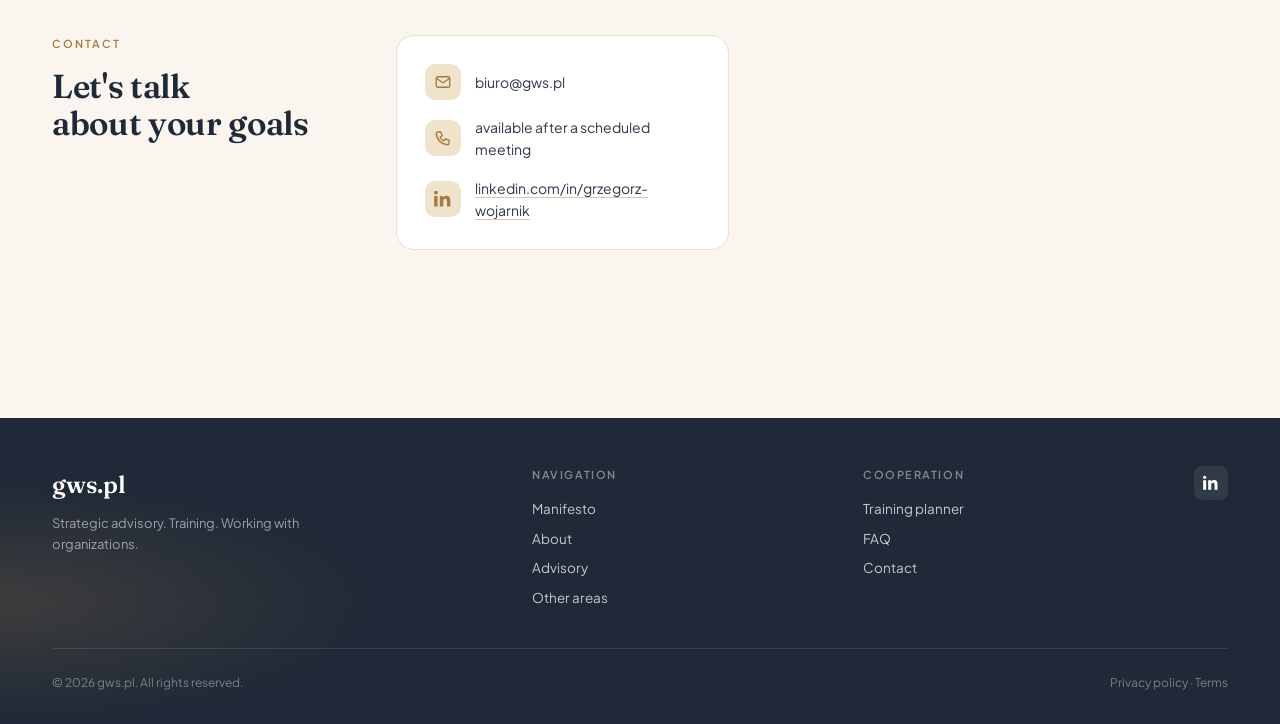
==== commit aa3e43b3: "Add Polish and English translations, and create index-all.html for variant display" ====
--- a/index.html
+++ b/index.html
@@ -2,797 +2,513 @@
 <html lang="pl">
 <head>
 <meta charset="utf-8">
-<title>gws.pl — doradztwo i szkolenia AI</title>
+<title>gws.pl — Strategia. Ludzie. Wyniki.</title>
 <meta name="viewport" content="width=device-width,initial-scale=1">
 <link rel="preconnect" href="https://fonts.googleapis.com">
 <link rel="preconnect" href="https://fonts.gstatic.com" crossorigin>
-<link href="https://fonts.googleapis.com/css2?family=Fraunces:ital,opsz,wght@0,9..144,300;0,9..144,400;0,9..144,500;0,9..144,700;1,9..144,400&family=JetBrains+Mono:wght@400;500;700&display=swap" rel="stylesheet">
+<link href="https://fonts.googleapis.com/css2?family=Plus+Jakarta+Sans:wght@400;500;600;700&family=Fraunces:opsz,wght@9..144,400;9..144,500;9..144,600;9..144,700&display=swap" rel="stylesheet">
 <style>
   :root{
-    --ink:#0f1a2e;
-    --bone:#f5f6f8;
-    --bone-2:#e9ecf1;
-    --bone-3:#d6dbe4;
-    --mute:#5b6479;
-    --rule:#0f1a2e;
-    --ember:#2563eb;
-    --ember-ink:#1d4ed8;
+    --bg:#faf6ef; --card:#ffffff; --paper:#f7f1e6;
+    --ink:#1f2937; --ink-2:#2d3748; --mute:#6b7280;
+    --line:#e8e0d0; --gold:#c89758; --gold-d:#a87a3e;
+    --gold-l:#e3c79a; --gold-bg:#f0e3cc;
+    --warm:#b8916a; --warm-d:#8d6b4a;
   }
   *{box-sizing:border-box}
-  html,body{margin:0;padding:0;background:var(--bone);color:var(--ink);font-family:"Fraunces",Georgia,serif;font-variation-settings:"opsz" 14;font-weight:400;}
-  body{font-size:17px;line-height:1.55;-webkit-font-smoothing:antialiased;text-rendering:optimizeLegibility;}
-  a{color:inherit;text-decoration:none;}
-  .mono{font-family:"JetBrains Mono",ui-monospace,monospace;font-size:11px;letter-spacing:.08em;text-transform:uppercase;color:var(--mute);}
-  .rule{height:1px;background:var(--rule);opacity:.85}
-  .rule-thin{height:1px;background:var(--rule);opacity:.25}
-  .wrap{max-width:1320px;margin:0 auto;padding:0 40px;}
+  html,body{margin:0;padding:0;background:var(--bg);color:var(--ink);font-family:"Plus Jakarta Sans",system-ui,sans-serif;font-size:15px;line-height:1.6;-webkit-font-smoothing:antialiased}
+  a{color:inherit;text-decoration:none}
+  .serif{font-family:"Fraunces",Georgia,serif}
+  .wrap{max-width:1240px;margin:0 auto;padding:0 32px}
   @media (max-width:720px){.wrap{padding:0 20px}}
 
-  /* ============ TOP BAR ============ */
-  .top{position:sticky;top:0;z-index:40;background:var(--bone);border-bottom:1px solid var(--ink);}
-  .top-inner{display:grid;grid-template-columns:auto 1fr auto;align-items:center;gap:24px;padding:16px 40px;}
-  .mark{font-family:"Fraunces";font-weight:500;font-variation-settings:"opsz" 144;font-size:22px;letter-spacing:-.01em}
-  .mark em{font-style:italic;font-weight:400;color:var(--mute)}
-  .nav{display:flex;gap:28px;justify-content:center}
-  .nav a{font-family:"JetBrains Mono";font-size:11px;letter-spacing:.12em;text-transform:uppercase;color:var(--ink);padding:6px 0;border-bottom:1px solid transparent;transition:border-color .2s;}
-  .nav a:hover{border-color:var(--ink)}
-  .cta-small{font-family:"JetBrains Mono";font-size:11px;letter-spacing:.12em;text-transform:uppercase;padding:10px 16px;border:1px solid var(--ink);background:var(--ink);color:var(--bone);cursor:pointer}
-  .cta-small:hover{background:var(--ember);color:var(--ink);border-color:var(--ember)}
-  @media (max-width:900px){.nav{display:none}.top-inner{grid-template-columns:1fr auto;padding:14px 20px}}
-
-  /* ============ HERO ============ */
-  .hero{position:relative;overflow:hidden;background:var(--bone);}
-  .hero-grid{display:grid;grid-template-columns:1.1fr .9fr;gap:0;min-height:min(86vh,860px)}
-  .hero-left{padding:56px 48px 40px 40px;display:flex;flex-direction:column;justify-content:space-between;border-right:1px solid var(--ink)}
-  .hero-right{position:relative;background:var(--ink);color:var(--bone);overflow:hidden}
-  .hero-eyebrow{display:flex;justify-content:space-between;gap:24px;align-items:baseline}
-  .hero-eyebrow .l{font-family:"JetBrains Mono";font-size:11px;letter-spacing:.16em;text-transform:uppercase;color:var(--mute)}
-  .hero-title{font-family:"Fraunces";font-variation-settings:"opsz" 144;font-weight:400;font-size:clamp(44px,6.2vw,104px);line-height:.98;letter-spacing:-.025em;margin:48px 0 40px;}
-  .hero-title .it{font-style:italic;font-weight:300;color:var(--ember-ink)}
-  .hero-title .amp{font-style:italic;font-weight:300;color:var(--mute)}
-  .hero-sub{max-width:48ch;font-size:19px;line-height:1.5;color:var(--ink);margin-bottom:36px}
-  .hero-meta{display:grid;grid-template-columns:repeat(3,1fr);gap:24px;border-top:1px solid var(--ink);padding-top:20px;}
-  .hero-meta div .mono{display:block;margin-bottom:6px}
-  .hero-meta div b{font-weight:500;font-size:15px;font-family:"Fraunces"}
-  canvas#net{position:absolute;inset:0;width:100%;height:100%;display:block}
-  .hero-overlay{position:absolute;inset:0;display:flex;flex-direction:column;justify-content:space-between;padding:32px;pointer-events:none}
-  .ov-top{display:flex;justify-content:space-between;color:var(--bone);font-family:"JetBrains Mono";font-size:11px;letter-spacing:.12em;text-transform:uppercase;opacity:.6}
-  .ov-bot{color:var(--bone);display:flex;justify-content:space-between;align-items:flex-end}
-  .ov-bot .caption{max-width:40ch;font-family:"Fraunces";font-style:italic;font-size:14px;line-height:1.5;opacity:.7}
-  .ov-bot .coord{font-family:"JetBrains Mono";font-size:10px;letter-spacing:.1em;opacity:.5}
-  @media (max-width:900px){
-    .hero-grid{grid-template-columns:1fr}
-    .hero-left{border-right:0;border-bottom:1px solid var(--ink);padding:32px 20px}
-    .hero-right{min-height:60vh}
-  }
-
-  /* ============ SECTIONS ============ */
-  section{padding:120px 0 80px;border-top:1px solid var(--ink);position:relative}
-  .sec-head{display:grid;grid-template-columns:180px 1fr;gap:48px;margin-bottom:72px;align-items:start}
-  .sec-head .n{font-family:"JetBrains Mono";font-size:11px;letter-spacing:.16em;text-transform:uppercase;color:var(--mute);padding-top:14px}
-  .sec-head h2{font-family:"Fraunces";font-variation-settings:"opsz" 144;font-weight:400;font-size:clamp(34px,4.4vw,64px);line-height:1.02;letter-spacing:-.02em;margin:0;max-width:20ch}
-  .sec-head h2 em{font-style:italic;font-weight:300;color:var(--ember-ink)}
-  @media (max-width:720px){.sec-head{grid-template-columns:1fr;gap:16px;margin-bottom:48px}}
-
-  /* ============ MANIFEST ============ */
-  .manifest{display:grid;grid-template-columns:1fr 1fr;gap:0;border:1px solid var(--ink)}
-  .man-item{padding:40px 36px 36px;border-right:1px solid var(--ink);border-bottom:1px solid var(--ink);position:relative;min-height:260px;display:flex;flex-direction:column;justify-content:space-between;background:var(--bone)}
-  .man-item:nth-child(2n){border-right:0}
-  .man-item:nth-child(3),.man-item:nth-child(4){border-bottom:0}
-  .man-item .num{font-family:"Fraunces";font-style:italic;font-weight:300;font-size:48px;color:var(--mute);line-height:1}
-  .man-item p{font-family:"Fraunces";font-variation-settings:"opsz" 48;font-weight:400;font-size:22px;line-height:1.3;letter-spacing:-.005em;margin:16px 0 0;max-width:32ch}
-  @media (max-width:720px){
-    .manifest{grid-template-columns:1fr}
-    .man-item{border-right:0}
-    .man-item:nth-child(3){border-bottom:1px solid var(--ink)}
-  }
-
-  /* ============ ABOUT ============ */
-  .about{display:grid;grid-template-columns:1.3fr 1fr;gap:64px;align-items:start}
-  .about-lead{font-family:"Fraunces";font-variation-settings:"opsz" 96;font-weight:300;font-style:italic;font-size:clamp(26px,3vw,40px);line-height:1.2;letter-spacing:-.01em;margin:0 0 28px;max-width:20ch;color:var(--ink)}
-  .about-body{font-size:17px;line-height:1.65;color:var(--ink);max-width:56ch}
-  .about-body p{margin:0 0 1em}
-  .pillars{border-top:1px solid var(--ink)}
-  .pillar{display:grid;grid-template-columns:180px 1fr;gap:24px;padding:20px 0;border-bottom:1px solid var(--ink);align-items:baseline}
-  .pillar .k{font-family:"JetBrains Mono";font-size:11px;letter-spacing:.14em;text-transform:uppercase;color:var(--ink)}
-  .pillar .v{font-size:15px;line-height:1.5;color:var(--mute)}
-  @media (max-width:900px){.about{grid-template-columns:1fr;gap:40px}.pillar{grid-template-columns:120px 1fr}}
-
-  /* ============ SERVICES ============ */
-  .svc-list{border-top:1px solid var(--ink)}
-  .svc{display:grid;grid-template-columns:80px 1.1fr 1.4fr;gap:48px;padding:40px 0;border-bottom:1px solid var(--ink);align-items:start;cursor:pointer;transition:background .2s}
-  .svc:hover{background:#e9ecf1}
-  .svc .code{font-family:"JetBrains Mono";font-size:11px;letter-spacing:.14em;color:var(--mute);padding-top:8px}
-  .svc h3{font-family:"Fraunces";font-variation-settings:"opsz" 72;font-weight:400;font-size:clamp(26px,2.8vw,40px);line-height:1.05;letter-spacing:-.01em;margin:0}
-  .svc .sub{font-family:"Fraunces";font-style:italic;font-weight:300;color:var(--mute);font-size:17px;margin-top:10px;display:block}
-  .svc .body{font-size:16px;line-height:1.6;color:var(--ink);margin:0}
-  .svc .meta{margin-top:20px;display:grid;gap:8px}
-  .svc .meta .row{display:grid;grid-template-columns:100px 1fr;gap:16px;font-size:13px}
-  .svc .meta .row .k{font-family:"JetBrains Mono";font-size:10px;letter-spacing:.14em;text-transform:uppercase;color:var(--mute)}
-  .svc .meta .row .v{color:var(--ink)}
-  .svc .arrow{position:relative}
-  .svc .arrow::after{content:"→";position:absolute;right:0;top:4px;font-family:"Fraunces";font-size:24px;color:var(--mute);transition:transform .3s,color .3s}
-  .svc:hover .arrow::after{transform:translateX(8px);color:var(--ember-ink)}
-  @media (max-width:900px){.svc{grid-template-columns:1fr;gap:12px;padding:28px 0}}
-
-  /* ============ PLANNER ============ */
-  .planner-wrap{background:var(--ink);color:var(--bone);padding:120px 0;border-top:1px solid var(--ink)}
-  .planner-wrap .sec-head h2{color:var(--bone)}
-  .planner-wrap .sec-head h2 em{color:var(--ember)}
-  .planner-wrap .sec-head .n{color:#8b94a7}
-  .planner{display:grid;grid-template-columns:1fr 1fr;gap:48px;align-items:start}
-  .steps{display:grid;gap:28px}
-  .step{border-top:1px solid rgba(245,246,248,.25);padding-top:20px}
-  .step-h{display:flex;justify-content:space-between;align-items:baseline;margin-bottom:14px}
-  .step-h .t{font-family:"Fraunces";font-size:20px;font-weight:400}
-  .step-h .n{font-family:"JetBrains Mono";font-size:11px;letter-spacing:.14em;color:#8b94a7}
-  .choices{display:flex;flex-wrap:wrap;gap:8px}
-  .chip{font-family:"JetBrains Mono";font-size:11px;letter-spacing:.1em;text-transform:uppercase;padding:10px 14px;border:1px solid rgba(245,246,248,.35);color:var(--bone);background:transparent;cursor:pointer;transition:all .15s}
-  .chip:hover{border-color:var(--bone)}
-  .chip.on{background:var(--bone);color:var(--ink);border-color:var(--bone)}
-  .chip .d{display:block;font-family:"Fraunces";font-style:italic;font-weight:300;font-size:12px;text-transform:none;letter-spacing:0;color:#8b94a7;margin-top:4px}
-  .chip.on .d{color:var(--mute)}
-  .plan-card{border:1px solid rgba(245,246,248,.35);padding:36px;min-height:420px;display:flex;flex-direction:column;justify-content:space-between;background:#14233d;position:relative}
-  .plan-card .pc-top{display:flex;justify-content:space-between;color:#8b94a7;font-family:"JetBrains Mono";font-size:10px;letter-spacing:.14em;text-transform:uppercase}
-  .plan-title{font-family:"Fraunces";font-variation-settings:"opsz" 96;font-weight:300;font-style:italic;font-size:34px;line-height:1.1;margin:24px 0 8px;letter-spacing:-.01em}
-  .plan-sub{font-family:"Fraunces";font-size:16px;color:#b9c0cf;margin-bottom:28px}
-  .plan-mods{display:grid;gap:14px;margin:20px 0}
-  .plan-mod{display:grid;grid-template-columns:28px 1fr auto;gap:16px;padding:12px 0;border-top:1px solid rgba(245,246,248,.15);align-items:baseline}
-  .plan-mod .i{font-family:"JetBrains Mono";font-size:11px;color:#8b94a7}
-  .plan-mod .t{font-family:"Fraunces";font-size:17px}
-  .plan-mod .h{font-family:"JetBrains Mono";font-size:11px;color:#8b94a7;letter-spacing:.1em}
-  .plan-foot{display:flex;justify-content:space-between;align-items:flex-end;margin-top:24px;padding-top:20px;border-top:1px solid rgba(245,246,248,.25)}
-  .plan-foot .lbl{font-family:"JetBrains Mono";font-size:10px;letter-spacing:.14em;text-transform:uppercase;color:#8b94a7}
-  .plan-foot .val{font-family:"Fraunces";font-size:22px}
-  .plan-cta{margin-top:32px;font-family:"JetBrains Mono";font-size:11px;letter-spacing:.14em;text-transform:uppercase;padding:14px 20px;background:var(--bone);color:var(--ink);border:0;cursor:pointer;width:100%}
-  .plan-cta:hover{background:var(--ember);color:var(--ink)}
-  @media (max-width:900px){.planner{grid-template-columns:1fr}}
-
-  /* ============ FAQ ============ */
-  .faq-list{border-top:1px solid var(--ink)}
-  .faq-item{border-bottom:1px solid var(--ink)}
-  .faq-q{display:grid;grid-template-columns:60px 1fr auto;gap:24px;padding:28px 0;cursor:pointer;align-items:baseline}
-  .faq-q .n{font-family:"JetBrains Mono";font-size:11px;letter-spacing:.14em;color:var(--mute)}
-  .faq-q .t{font-family:"Fraunces";font-variation-settings:"opsz" 48;font-size:22px;font-weight:400;line-height:1.3;letter-spacing:-.005em}
-  .faq-q .x{font-family:"Fraunces";font-size:24px;color:var(--mute);transition:transform .3s}
-  .faq-item.on .faq-q .x{transform:rotate(45deg);color:var(--ember-ink)}
-  .faq-a{display:grid;grid-template-columns:60px 1fr auto;gap:24px;max-height:0;overflow:hidden;transition:max-height .35s ease,padding .35s}
-  .faq-item.on .faq-a{max-height:300px;padding-bottom:28px}
-  .faq-a .body{font-family:"Fraunces";font-size:17px;line-height:1.6;color:var(--mute);max-width:60ch;grid-column:2/3}
-
-  /* ============ CONTACT ============ */
-  .contact{display:grid;grid-template-columns:1.1fr 1fr;gap:64px;align-items:start}
-  .contact-lead{font-family:"Fraunces";font-variation-settings:"opsz" 96;font-weight:300;font-style:italic;font-size:clamp(28px,3.2vw,44px);line-height:1.15;margin:0 0 24px;max-width:18ch}
-  .contact-body{font-size:17px;line-height:1.6;color:var(--ink);max-width:48ch;margin-bottom:40px}
-  .contact-lines{border-top:1px solid var(--ink)}
-  .c-line{display:grid;grid-template-columns:140px 1fr;gap:20px;padding:18px 0;border-bottom:1px solid var(--ink);align-items:baseline}
-  .c-line .k{font-family:"JetBrains Mono";font-size:11px;letter-spacing:.14em;text-transform:uppercase;color:var(--mute)}
-  .c-line .v{font-family:"Fraunces";font-size:17px}
-  .form{border:1px solid var(--ink);padding:32px;background:#ffffff}
-  .form label{display:block;font-family:"JetBrains Mono";font-size:10px;letter-spacing:.16em;text-transform:uppercase;color:var(--mute);margin-bottom:6px;margin-top:20px}
-  .form label:first-child{margin-top:0}
-  .form input,.form textarea,.form select{width:100%;border:0;border-bottom:1px solid var(--ink);background:transparent;padding:10px 0;font-family:"Fraunces";font-size:17px;color:var(--ink);outline:none}
-  .form textarea{min-height:100px;resize:vertical;line-height:1.5}
-  .form input:focus,.form textarea:focus,.form select:focus{border-bottom-color:var(--ember-ink)}
-  .form .submit{margin-top:32px;width:100%;padding:16px;background:var(--ink);color:var(--bone);border:0;font-family:"JetBrains Mono";font-size:11px;letter-spacing:.14em;text-transform:uppercase;cursor:pointer}
-  .form .submit:hover{background:var(--ember);color:var(--ink)}
-  @media (max-width:900px){.contact{grid-template-columns:1fr;gap:40px}}
-
-  /* ============ FOOTER ============ */
-  footer{border-top:1px solid var(--ink);padding:40px 0 60px;margin-top:60px}
-  .foot{display:flex;justify-content:space-between;align-items:center;gap:24px;flex-wrap:wrap}
-  .foot .mark{font-size:28px}
-  .foot .col{font-family:"JetBrains Mono";font-size:11px;letter-spacing:.12em;text-transform:uppercase;color:var(--mute)}
-
-  /* utility */
-  .marquee{overflow:hidden;border-top:1px solid var(--ink);border-bottom:1px solid var(--ink);padding:18px 0;background:var(--bone);display:flex;gap:48px;white-space:nowrap}
-  .marquee .track{display:flex;gap:48px;animation:mar 60s linear infinite}
-  .marquee span{font-family:"Fraunces";font-variation-settings:"opsz" 96;font-size:22px;font-style:italic;font-weight:300;color:var(--ink)}
-  .marquee span::before{content:"·";margin-right:48px;color:var(--ember-ink)}
-  @keyframes mar{to{transform:translateX(-50%)}}
+  .top{position:sticky;top:0;z-index:40;background:rgba(250,246,239,.92);backdrop-filter:blur(10px);border-bottom:1px solid var(--line)}
+  .top-inner{max-width:1240px;margin:0 auto;padding:18px 32px;display:grid;grid-template-columns:auto 1fr auto auto;align-items:center;gap:24px}
+  .mark{font-family:"Fraunces";font-size:24px;font-weight:600;letter-spacing:-.01em;color:var(--ink)}
+  .nav{display:flex;gap:32px;justify-content:center}
+  .nav a{font-size:14px;color:var(--ink-2);font-weight:500;transition:color .2s}
+  .nav a:hover{color:var(--gold-d)}
+  .lang{display:inline-flex;border:1px solid var(--line);border-radius:999px;padding:3px;background:var(--card)}
+  .lang button{border:0;background:transparent;font-family:inherit;font-size:12px;font-weight:600;letter-spacing:.06em;padding:6px 12px;border-radius:999px;cursor:pointer;color:var(--mute);transition:all .2s}
+  .lang button.on{background:var(--gold);color:#fff}
+  .btn{display:inline-flex;align-items:center;gap:10px;padding:12px 22px;border-radius:999px;font-weight:600;font-size:14px;cursor:pointer;border:0;transition:all .2s;font-family:inherit}
+  .btn-primary{background:var(--gold);color:#fff}
+  .btn-primary:hover{background:var(--gold-d)}
+  .btn-ghost{background:transparent;color:var(--ink);border:1.5px solid var(--ink)}
+  .btn-ghost:hover{background:var(--ink);color:#fff}
+  .btn .arr{width:24px;height:24px;border-radius:50%;background:rgba(255,255,255,.25);display:inline-grid;place-items:center;font-size:12px}
+  .btn-ghost .arr{background:rgba(31,41,55,.1)}
+  @media (max-width:900px){.nav{display:none}.top-inner{grid-template-columns:1fr auto auto}}
+
+  .hero{position:relative;padding:80px 0 100px;overflow:hidden}
+  .hero-grid{display:grid;grid-template-columns:1.05fr .95fr;gap:48px;align-items:center}
+  .hero h1{font-family:"Fraunces";font-size:clamp(40px,5.4vw,72px);line-height:1.05;letter-spacing:-.02em;font-weight:600;margin:0 0 24px;color:var(--ink)}
+  .hero p.lead{font-size:17px;line-height:1.6;color:var(--mute);max-width:48ch;margin:0 0 36px}
+  .hero-actions{display:flex;gap:14px;flex-wrap:wrap}
+  .hero-art{position:relative;aspect-ratio:1/.85;border-radius:24px;overflow:hidden}
+  .hero-art svg{position:absolute;inset:0;width:100%;height:100%}
+  @media (max-width:900px){.hero-grid{grid-template-columns:1fr}.hero{padding:48px 0 64px}.hero-art{aspect-ratio:1/.7}}
+
+  section{padding:88px 0;border-top:1px solid var(--line)}
+  .sec-grid{display:grid;grid-template-columns:280px 1fr;gap:64px;align-items:start}
+  .sec-eyebrow{font-size:11px;letter-spacing:.18em;text-transform:uppercase;color:var(--gold-d);font-weight:600;margin-bottom:16px}
+  .sec-title{font-family:"Fraunces";font-size:clamp(26px,2.6vw,36px);line-height:1.1;letter-spacing:-.01em;font-weight:600;margin:0;color:var(--ink)}
+  @media (max-width:900px){.sec-grid{grid-template-columns:1fr;gap:32px}}
+
+  .cards-4{display:grid;grid-template-columns:repeat(4,1fr);gap:20px}
+  .m-card{background:var(--card);border:1px solid var(--line);border-radius:18px;padding:28px 22px;display:flex;flex-direction:column;gap:14px;transition:all .25s}
+  .m-card:hover{transform:translateY(-3px);box-shadow:0 12px 32px -16px rgba(168,122,62,.25);border-color:var(--gold-l)}
+  .m-card .row{display:flex;justify-content:space-between;align-items:center}
+  .m-card .num{font-family:"Fraunces";font-size:34px;font-weight:500;color:var(--ink);line-height:1}
+  .m-card .ico{width:34px;height:34px;color:var(--gold-d)}
+  .m-card h3{font-family:"Fraunces";font-size:17px;font-weight:600;line-height:1.25;margin:0;letter-spacing:-.005em;color:var(--ink)}
+  .m-card p{font-size:13px;line-height:1.55;color:var(--mute);margin:0}
+  @media (max-width:1000px){.cards-4{grid-template-columns:repeat(2,1fr)}}
+  @media (max-width:560px){.cards-4{grid-template-columns:1fr}}
+
+  .about-card{background:var(--card);border:1px solid var(--line);border-radius:24px;padding:0;overflow:hidden}
+  .about-grid{display:grid;grid-template-columns:0.85fr 1.15fr;gap:0;align-items:center}
+  .about-portrait{position:relative;aspect-ratio:4/4.6;background:var(--paper);overflow:hidden}
+  .about-portrait svg{position:absolute;inset:0;width:100%;height:100%}
+  .about-body-wrap{padding:48px 56px}
+  .about-body-wrap h3{font-family:"Fraunces";font-size:clamp(22px,2.4vw,30px);line-height:1.15;font-weight:600;margin:0 0 20px;letter-spacing:-.01em;color:var(--ink)}
+  .about-body-wrap p{font-size:14.5px;line-height:1.65;color:var(--mute);margin:0 0 14px;max-width:60ch}
+  .about-pillars{display:flex;gap:8px;margin:32px 0 28px;flex-wrap:wrap}
+  .pillar{flex:1;min-width:120px;display:flex;flex-direction:column;align-items:center;text-align:center;gap:10px;padding:14px 8px}
+  .pillar .pico{width:34px;height:34px;color:var(--gold-d)}
+  .pillar .pk{font-size:12px;font-weight:600;color:var(--ink-2);line-height:1.2;max-width:14ch}
+  .about-cta{display:inline-flex;align-items:center;gap:10px;padding:11px 20px;border-radius:999px;border:1.5px solid var(--ink);font-size:13px;font-weight:600;cursor:pointer;background:transparent;transition:all .2s;font-family:inherit;color:var(--ink)}
+  .about-cta:hover{background:var(--ink);color:#fff}
+  @media (max-width:900px){.about-grid{grid-template-columns:1fr}.about-portrait{aspect-ratio:4/3}.about-body-wrap{padding:32px 24px}}
+
+  .svc-grid{display:grid;grid-template-columns:repeat(5,1fr);gap:14px;margin-bottom:24px}
+  .svc-card{background:var(--card);border:1px solid var(--line);border-radius:16px;padding:24px 18px;display:flex;flex-direction:column;gap:12px;text-align:center;align-items:center;transition:all .25s;cursor:pointer}
+  .svc-card:hover{transform:translateY(-3px);box-shadow:0 12px 28px -14px rgba(168,122,62,.22);border-color:var(--gold-l)}
+  .svc-card .ico{width:38px;height:38px;color:var(--gold-d)}
+  .svc-card h3{font-family:"Fraunces";font-size:15px;font-weight:600;line-height:1.2;margin:0;letter-spacing:-.005em;color:var(--ink);min-height:2.4em}
+  .svc-card p{font-size:12px;line-height:1.5;color:var(--mute);margin:0}
+  .svc-link{font-size:13px;color:var(--gold-d);font-weight:600;display:inline-flex;align-items:center;gap:8px;cursor:pointer}
+  @media (max-width:1100px){.svc-grid{grid-template-columns:repeat(3,1fr)}}
+  @media (max-width:640px){.svc-grid{grid-template-columns:repeat(2,1fr)}}
+
+  .extras-grid{display:grid;grid-template-columns:1fr 1fr;gap:18px}
+  .extra-card{position:relative;border-radius:22px;padding:36px 36px 32px;color:#fff;overflow:hidden;display:flex;gap:24px;align-items:flex-start;min-height:200px}
+  .extra-card.gold{background:linear-gradient(135deg,#c89758 0%,#a87a3e 100%)}
+  .extra-card.warm{background:linear-gradient(135deg,#a07556 0%,#7a5638 100%)}
+  .extra-card .badge{width:56px;height:56px;border-radius:50%;background:rgba(255,255,255,.18);display:grid;place-items:center;flex-shrink:0}
+  .extra-card .badge svg{width:28px;height:28px;color:#fff}
+  .extra-card h3{font-family:"Fraunces";font-size:21px;line-height:1.2;margin:0 0 10px;font-weight:600;letter-spacing:-.005em;max-width:18ch}
+  .extra-card p{font-size:13.5px;line-height:1.55;margin:0;opacity:.92;max-width:42ch}
+  .extra-card .arr{position:absolute;right:24px;bottom:24px;width:38px;height:38px;border-radius:50%;background:rgba(255,255,255,.2);display:grid;place-items:center;color:#fff;font-size:14px;cursor:pointer;transition:background .2s}
+  @media (max-width:760px){.extras-grid{grid-template-columns:1fr}}
+
+  .planner-stepper{position:relative;display:grid;grid-template-columns:repeat(4,1fr);gap:20px;margin-bottom:36px}
+  .planner-stepper::before{content:"";position:absolute;top:18px;left:11%;right:11%;height:1px;border-top:1px dashed var(--line);z-index:0}
+  .pstep{position:relative;text-align:center;display:flex;flex-direction:column;align-items:center;gap:14px;z-index:1}
+  .pdot{width:38px;height:38px;border-radius:50%;background:var(--card);border:1.5px solid var(--line);color:var(--mute);font-weight:600;font-size:14px;display:grid;place-items:center}
+  .pstep.active .pdot{background:var(--gold);color:#fff;border-color:var(--gold)}
+  .pstep h4{font-family:"Fraunces";font-size:16px;font-weight:600;margin:0;color:var(--ink)}
+  .pstep p{font-size:12px;color:var(--mute);margin:0;max-width:18ch}
+
+  .planner-body{display:grid;grid-template-columns:1.1fr .9fr;gap:24px;align-items:start}
+  .pchoices{background:var(--card);border:1px solid var(--line);border-radius:18px;padding:24px}
+  .pchoices h4{font-family:"Fraunces";font-size:16px;margin:0 0 12px;color:var(--ink);font-weight:600}
+  .chip-row{display:flex;flex-wrap:wrap;gap:8px;margin-bottom:18px}
+  .chip-row:last-child{margin-bottom:0}
+  .chip{font-size:12px;font-weight:500;padding:9px 14px;border-radius:999px;border:1px solid var(--line);background:var(--card);color:var(--ink-2);cursor:pointer;transition:all .15s;font-family:inherit;display:inline-flex;flex-direction:column;align-items:flex-start;gap:2px;text-align:left}
+  .chip:hover{border-color:var(--gold)}
+  .chip.on{background:var(--gold);color:#fff;border-color:var(--gold)}
+  .chip .d{font-size:10.5px;font-weight:400;opacity:.8}
+  .chip.on .d{color:#fff;opacity:.9}
+
+  .plan-card{background:linear-gradient(145deg,#1f2937 0%,#0f1721 100%);color:#fff;border-radius:18px;padding:28px;display:flex;flex-direction:column;gap:14px;position:relative;overflow:hidden}
+  .plan-card::before{content:"";position:absolute;top:-40px;right:-40px;width:160px;height:160px;border-radius:50%;background:radial-gradient(circle,rgba(200,151,88,.35),transparent 70%)}
+  .pc-top{display:flex;justify-content:space-between;font-size:11px;letter-spacing:.12em;text-transform:uppercase;color:rgba(255,255,255,.5);position:relative;z-index:1}
+  .plan-card h4{font-family:"Fraunces";font-size:22px;line-height:1.15;margin:8px 0 4px;font-weight:600;letter-spacing:-.005em;position:relative;z-index:1}
+  .plan-card .sub{font-size:13px;color:rgba(255,255,255,.7);margin:0 0 12px;position:relative;z-index:1}
+  .plan-mods{display:flex;flex-direction:column;gap:0;position:relative;z-index:1}
+  .pmod{display:grid;grid-template-columns:42px 1fr auto;gap:12px;padding:11px 0;border-bottom:1px solid rgba(255,255,255,.1);align-items:baseline;font-size:13.5px}
+  .pmod:last-child{border-bottom:0}
+  .pmod .i{color:rgba(255,255,255,.4);font-size:11px;letter-spacing:.1em}
+  .pmod .h{color:var(--gold-l);font-size:11.5px;font-weight:600}
+  .plan-foot{display:grid;grid-template-columns:1fr auto;gap:16px;align-items:end;padding-top:16px;border-top:1px solid rgba(255,255,255,.18);position:relative;z-index:1}
+  .plan-foot .lbl{font-size:10.5px;letter-spacing:.14em;text-transform:uppercase;color:rgba(255,255,255,.5);display:block;margin-bottom:4px}
+  .plan-foot .v{font-family:"Fraunces";font-size:18px;line-height:1.2}
+  .plan-foot .total{font-size:24px;color:var(--gold-l)}
+  .plan-cta{margin-top:16px;width:100%;padding:14px;background:var(--gold);color:#fff;border:0;border-radius:999px;font-weight:600;font-size:14px;cursor:pointer;font-family:inherit;transition:background .2s;position:relative;z-index:1}
+  .plan-cta:hover{background:var(--gold-d)}
+  @media (max-width:900px){.planner-body{grid-template-columns:1fr}.planner-stepper{grid-template-columns:repeat(2,1fr);gap:24px}.planner-stepper::before{display:none}}
+
+  .faq-grid{display:grid;grid-template-columns:1fr 1fr;gap:0 32px}
+  .faq-item{border-bottom:1px solid var(--line)}
+  .faq-q{display:flex;justify-content:space-between;align-items:center;padding:18px 4px;cursor:pointer;gap:16px}
+  .faq-q .t{font-family:"Fraunces";font-size:15px;font-weight:500;color:var(--ink);line-height:1.3}
+  .faq-q .x{width:26px;height:26px;display:grid;place-items:center;color:var(--gold-d);font-size:18px;flex-shrink:0;transition:transform .25s}
+  .faq-item.on .faq-q .x{transform:rotate(45deg)}
+  .faq-a{max-height:0;overflow:hidden;transition:max-height .35s,padding .35s;padding:0 4px}
+  .faq-item.on .faq-a{max-height:320px;padding:0 4px 18px}
+  .faq-a p{font-size:13.5px;line-height:1.6;color:var(--mute);margin:0;max-width:46ch}
+  @media (max-width:760px){.faq-grid{grid-template-columns:1fr}}
+
+  .contact-grid{display:grid;grid-template-columns:1fr 1.4fr;gap:32px;align-items:start}
+  .c-info{background:var(--card);border:1px solid var(--line);border-radius:18px;padding:28px;display:flex;flex-direction:column;gap:16px}
+  .c-line{display:flex;align-items:center;gap:14px;font-size:14px;color:var(--ink-2)}
+  .c-line .icon-wrap{width:36px;height:36px;border-radius:10px;background:var(--gold-bg);color:var(--gold-d);display:grid;place-items:center;flex-shrink:0}
+  .c-line .icon-wrap svg{width:18px;height:18px}
+  @media (max-width:900px){.contact-grid{grid-template-columns:1fr}}
+
+  footer{background:var(--ink);color:rgba(255,255,255,.7);padding:48px 0 32px;margin-top:80px;position:relative;overflow:hidden}
+  footer::before{content:"";position:absolute;left:0;bottom:0;width:30%;height:80%;background:radial-gradient(ellipse at left,rgba(200,151,88,.18),transparent 70%);pointer-events:none}
+  .foot-grid{display:grid;grid-template-columns:1.5fr 1fr 1fr auto;gap:32px;align-items:start;position:relative;z-index:1}
+  .foot-grid .mark{color:#fff;display:block;margin-bottom:8px}
+  .foot-grid .col h5{font-size:11px;letter-spacing:.14em;text-transform:uppercase;color:rgba(255,255,255,.45);font-weight:600;margin:0 0 14px}
+  .foot-grid .col a{display:block;font-size:13.5px;color:rgba(255,255,255,.75);margin-bottom:8px}
+  .foot-grid .col a:hover{color:var(--gold-l)}
+  .foot-bot{display:flex;justify-content:space-between;font-size:12px;color:rgba(255,255,255,.4);padding-top:24px;margin-top:32px;border-top:1px solid rgba(255,255,255,.1);position:relative;z-index:1;flex-wrap:wrap;gap:12px}
+  .li{width:34px;height:34px;border-radius:8px;background:rgba(255,255,255,.08);color:#fff;display:grid;place-items:center}
+  .li:hover{background:var(--gold)}
+  @media (max-width:760px){.foot-grid{grid-template-columns:1fr 1fr;gap:24px}}
 </style>
 </head>
 <body>
 
-<!-- TOP -->
 <header class="top">
   <div class="top-inner">
-    <a class="mark" href="#top"><em>gws</em>.pl</a>
-    <nav class="nav">
-      <a href="#manifest">Manifest</a>
-      <a href="#about">O mnie</a>
-      <a href="#services">Doradztwo</a>
-      <a href="#extras">Obszary dodatkowe</a>
-      <a href="#planner">Plan szkolenia</a>
-      <a href="#faq">FAQ</a>
-      <a href="#contact">Kontakt</a>
-    </nav>
-    <button class="cta-small" onclick="document.getElementById('contact').scrollIntoView({behavior:'smooth'})">Umów rozmowę</button>
+    <a class="mark" href="#top">gws.pl</a>
+    <nav class="nav" id="nav"></nav>
+    <div class="lang" id="lang">
+      <button data-lang="pl">PL</button>
+      <button data-lang="en">EN</button>
+    </div>
+    <button class="btn btn-primary" id="btn-cta-top" onclick="document.getElementById('contact').scrollIntoView({behavior:'smooth'})"><span data-i18n="ui.cta_primary"></span> <span class="arr">→</span></button>
   </div>
 </header>
 
-<!-- HERO -->
 <a id="top"></a>
-<section class="hero" style="padding:0;border-top:0">
-  <div class="hero-grid">
-    <div class="hero-left">
-      <div class="hero-eyebrow">
-        <span class="l">gws.pl — Kwiecień 2026</span>
-        <span class="l">Numer I · Manifest</span>
-      </div>
-      <h1 class="hero-title">
-        O&nbsp;<span class="it">sztucznej</span><br>
-        inteligencji<br>
-        <span class="amp">&amp;</span>&nbsp;o tym,<br>
-        jak z&nbsp;nią pracować.
-      </h1>
+
+<section class="hero" style="border-top:0">
+  <div class="wrap">
+    <div class="hero-grid">
       <div>
-        <p class="hero-sub">Doradztwo strategiczne, szkolenia dla zarządów i warsztaty dla zespołów. Dwie dekady pracy na styku akademii i inżynierii — zamienione w program, który prowadzi organizację od pierwszych decyzji do wdrożenia.</p>
-        <div class="hero-meta">
-          <div><span class="mono">Doradztwo</span><b>Strategia AI<br>i model operacyjny</b></div>
-          <div><span class="mono">Szkolenia</span><b>Dla kadry zarządzającej<br>i zespołów specjalistów</b></div>
-          <div><span class="mono">Mentoring</span><b>Stała relacja<br>doradcza 1:1</b></div>
+        <h1 data-i18n="sections.hero.h1"></h1>
+        <p class="lead" data-i18n="sections.hero.lead"></p>
+        <div class="hero-actions">
+          <button class="btn btn-primary" onclick="document.getElementById('contact').scrollIntoView({behavior:'smooth'})"><span data-i18n="ui.cta_primary"></span> <span class="arr">→</span></button>
+          <button class="btn btn-ghost" onclick="document.getElementById('manifest').scrollIntoView({behavior:'smooth'})"><span data-i18n="ui.cta_manifest"></span> <span class="arr">→</span></button>
         </div>
       </div>
-    </div>
-    <div class="hero-right">
-      <canvas id="net"></canvas>
-      <div class="hero-overlay">
-        <div class="ov-top">
-          <span>Fig. 01 — Sieć neuronowa, warstwa ukryta</span>
-          <span>▲ Interaktywne</span>
+      <div class="hero-art">
+        <svg viewBox="0 0 600 510" preserveAspectRatio="xMidYMid slice">
+          <defs>
+            <radialGradient id="wash1" cx="60%" cy="40%" r="60%"><stop offset="0%" stop-color="#e3c79a" stop-opacity=".95"/><stop offset="60%" stop-color="#c89758" stop-opacity=".55"/><stop offset="100%" stop-color="#c89758" stop-opacity="0"/></radialGradient>
+            <radialGradient id="wash2" cx="30%" cy="80%" r="50%"><stop offset="0%" stop-color="#b8916a" stop-opacity=".7"/><stop offset="100%" stop-color="#b8916a" stop-opacity="0"/></radialGradient>
+            <radialGradient id="wash3" cx="80%" cy="80%" r="40%"><stop offset="0%" stop-color="#a87a3e" stop-opacity=".6"/><stop offset="100%" stop-color="#a87a3e" stop-opacity="0"/></radialGradient>
+          </defs>
+          <rect width="600" height="510" fill="#f7f1e6"/>
+          <ellipse cx="380" cy="200" rx="260" ry="220" fill="url(#wash1)"/>
+          <ellipse cx="180" cy="400" rx="200" ry="160" fill="url(#wash2)"/>
+          <ellipse cx="480" cy="420" rx="180" ry="140" fill="url(#wash3)"/>
+          <g fill="none" stroke="#c89758" stroke-width="1" opacity=".5"><circle cx="380" cy="200" r="120"/><circle cx="380" cy="200" r="180"/></g>
+        </svg>
+      </div>
+    </div>
+  </div>
+</section>
+
+<section id="manifest">
+  <div class="wrap"><div class="sec-grid">
+    <div><div class="sec-eyebrow" data-i18n="sections.manifest.eyebrow"></div><h2 class="sec-title" data-i18n="sections.manifest.title"></h2></div>
+    <div class="cards-4" id="manifest-list"></div>
+  </div></div>
+</section>
+
+<section id="about">
+  <div class="wrap"><div class="sec-grid">
+    <div><div class="sec-eyebrow" data-i18n="sections.about_outer.eyebrow"></div><h2 class="sec-title" data-i18n="sections.about_outer.title"></h2></div>
+    <div class="about-card"><div class="about-grid">
+      <div class="about-portrait">
+        <svg viewBox="0 0 400 460" preserveAspectRatio="xMidYMid slice">
+          <defs>
+            <radialGradient id="pwash1" cx="50%" cy="40%" r="60%"><stop offset="0%" stop-color="#e3c79a" stop-opacity=".9"/><stop offset="100%" stop-color="#e3c79a" stop-opacity="0"/></radialGradient>
+            <radialGradient id="pwash2" cx="60%" cy="70%" r="55%"><stop offset="0%" stop-color="#b8916a" stop-opacity=".7"/><stop offset="100%" stop-color="#b8916a" stop-opacity="0"/></radialGradient>
+            <linearGradient id="pgrad" x1="0%" y1="0%" x2="0%" y2="100%"><stop offset="0%" stop-color="#3a3024"/><stop offset="100%" stop-color="#1f1810"/></linearGradient>
+          </defs>
+          <rect width="400" height="460" fill="#f7f1e6"/>
+          <ellipse cx="200" cy="200" rx="220" ry="200" fill="url(#pwash1)"/>
+          <ellipse cx="220" cy="320" rx="180" ry="140" fill="url(#pwash2)"/>
+          <g opacity=".85">
+            <ellipse cx="200" cy="170" rx="50" ry="58" fill="url(#pgrad)"/>
+            <path d="M120 460 Q 120 320 160 280 Q 200 250 240 280 Q 280 320 280 460 Z" fill="url(#pgrad)"/>
+            <path d="M155 290 Q 200 270 245 290 L 250 360 Q 200 350 150 360 Z" fill="#d4b890" opacity=".7"/>
+          </g>
+        </svg>
+      </div>
+      <div class="about-body-wrap">
+        <div class="sec-eyebrow" style="margin-bottom:10px" data-i18n="sections.about_inner.eyebrow"></div>
+        <h3 data-i18n="sections.about_inner.title"></h3>
+        <div id="about-body"></div>
+        <div class="about-pillars" id="about-pillars"></div>
+        <button class="about-cta"><span data-i18n="ui.about_cta"></span> <span style="display:inline-grid;place-items:center;width:20px;height:20px;border-radius:50%;background:rgba(31,41,55,.1);font-size:11px">→</span></button>
+      </div>
+    </div></div>
+  </div></div>
+</section>
+
+<section id="services">
+  <div class="wrap"><div class="sec-grid">
+    <div><div class="sec-eyebrow" data-i18n="sections.services.eyebrow"></div><h2 class="sec-title" data-i18n="sections.services.title"></h2></div>
+    <div>
+      <div class="svc-grid" id="svc-grid"></div>
+      <a href="#planner" class="svc-link"><span data-i18n="ui.services_link"></span> <span>→</span></a>
+    </div>
+  </div></div>
+</section>
+
+<section id="extras">
+  <div class="wrap"><div class="sec-grid">
+    <div><div class="sec-eyebrow" data-i18n="sections.extras.eyebrow"></div><h2 class="sec-title" data-i18n="sections.extras.title"></h2></div>
+    <div class="extras-grid" id="extras-grid"></div>
+  </div></div>
+</section>
+
+<section id="planner">
+  <div class="wrap"><div class="sec-grid">
+    <div><div class="sec-eyebrow" data-i18n="sections.planner.eyebrow"></div><h2 class="sec-title" data-i18n="sections.planner.title"></h2></div>
+    <div>
+      <div class="planner-stepper" id="planner-stepper"></div>
+      <div class="planner-body">
+        <div class="pchoices">
+          <h4 data-i18n="ui.planner_q.audience"></h4><div class="chip-row" id="c-audience"></div>
+          <h4><span data-i18n="ui.planner_q.goals"></span> <span style="font-size:11.5px;font-weight:400;color:var(--mute)" data-i18n="ui.planner_q.goals_hint"></span></h4><div class="chip-row" id="c-goals"></div>
+          <h4 data-i18n="ui.planner_q.duration"></h4><div class="chip-row" id="c-duration"></div>
+          <h4 data-i18n="ui.planner_q.format"></h4><div class="chip-row" id="c-format"></div>
         </div>
-        <div class="ov-bot">
-          <span class="caption">Każdy węzeł reprezentuje decyzję; każda krawędź — konsekwencję. Kliknij, aby aktywować nowy fragment sieci.</span>
-          <span class="coord" id="coord">—</span>
-        </div>
+        <div class="plan-card" id="plan-card"></div>
       </div>
     </div>
-  </div>
-</section>
-
-<!-- MARQUEE -->
-<div class="marquee">
-  <div class="track" id="mar-track"></div>
-</div>
-
-<!-- MANIFEST -->
-<section id="manifest">
+  </div></div>
+</section>
+
+<section id="faq">
+  <div class="wrap"><div class="sec-grid">
+    <div><div class="sec-eyebrow" data-i18n="sections.faq.eyebrow"></div><h2 class="sec-title" data-i18n="sections.faq.title"></h2></div>
+    <div class="faq-grid" id="faq-grid"></div>
+  </div></div>
+</section>
+
+<section id="contact">
+  <div class="wrap"><div class="sec-grid">
+    <div><div class="sec-eyebrow" data-i18n="sections.contact.eyebrow"></div><h2 class="sec-title" data-i18n="sections.contact.title"></h2></div>
+    <div class="contact-grid">
+      <div class="c-info" id="c-info"></div>
+    </div>
+  </div></div>
+</section>
+
+<footer>
   <div class="wrap">
-    <div class="sec-head">
-      <div class="n">§ 01 · Manifest</div>
-      <h2>Cztery tezy, na których opieram pracę z&nbsp;<em>organizacjami</em>.</h2>
-    </div>
-    <div class="manifest" id="manifest-list"></div>
-  </div>
-</section>
-
-<!-- ABOUT -->
-<section id="about">
-  <div class="wrap">
-    <div class="sec-head">
-      <div class="n">§ 02 · O&nbsp;mnie</div>
-      <h2>Akademia, inżynieria, doradztwo — w&nbsp;<em>jednej</em> praktyce.</h2>
-    </div>
-    <div class="about">
+    <div class="foot-grid">
       <div>
-        <p class="about-lead" id="about-lead"></p>
-        <div class="about-body" id="about-body"></div>
+        <span class="mark">gws.pl</span>
+        <p style="font-size:13px;color:rgba(255,255,255,.55);margin:0;max-width:30ch" data-i18n="ui.footer.tagline"></p>
       </div>
-      <div class="pillars" id="pillars"></div>
-    </div>
-  </div>
-</section>
-
-<!-- SERVICES -->
-<section id="services">
-  <div class="wrap">
-    <div class="sec-head">
-      <div class="n">§ 03 · Usługi</div>
-      <h2>Pięć form, w&nbsp;jakich <em>pracuję</em> z&nbsp;organizacjami.</h2>
-    </div>
-    <div class="svc-list" id="svc-list"></div>
-  </div>
-</section>
-
-<!-- EXTRAS -->
-<section id="extras">
-  <div class="wrap">
-    <div class="sec-head">
-      <div class="n">§ 03.5 · Obszary dodatkowe</div>
-      <h2>Dwa <em>wyspecjalizowane</em> obszary obok głównej praktyki.</h2>
-    </div>
-    <p style="font-family:'Fraunces';font-style:italic;font-weight:300;font-size:clamp(22px,2.4vw,32px);line-height:1.25;max-width:30ch;margin:0 0 48px;color:var(--mute)" id="extras-lead"></p>
-    <div class="svc-list" id="extras-list"></div>
-  </div>
-</section>
-
-<!-- PLANNER -->
-<section id="planner" class="planner-wrap" style="border-top:0;padding-top:120px">
-  <div class="wrap">
-    <div class="sec-head">
-      <div class="n">§ 04 · Planer szkolenia</div>
-      <h2>Zaprojektujmy szkolenie <em>dopasowane</em> do Twojego zespołu.</h2>
-    </div>
-    <div class="planner">
-      <div class="steps">
-        <div class="step">
-          <div class="step-h"><span class="t">Dla kogo?</span><span class="n">Krok 01</span></div>
-          <div class="choices" id="c-audience"></div>
-        </div>
-        <div class="step">
-          <div class="step-h"><span class="t">Jaki cel?</span><span class="n">Krok 02</span></div>
-          <div class="choices" id="c-goals"></div>
-        </div>
-        <div class="step">
-          <div class="step-h"><span class="t">Jak długo?</span><span class="n">Krok 03</span></div>
-          <div class="choices" id="c-duration"></div>
-        </div>
-        <div class="step">
-          <div class="step-h"><span class="t">Forma?</span><span class="n">Krok 04</span></div>
-          <div class="choices" id="c-format"></div>
-        </div>
-      </div>
-      <div class="plan-card" id="plan-card"></div>
-    </div>
-  </div>
-</section>
-
-<!-- FAQ -->
-<section id="faq">
-  <div class="wrap">
-    <div class="sec-head">
-      <div class="n">§ 05 · FAQ</div>
-      <h2>Sześć pytań, które <em>padają</em> najczęściej.</h2>
-    </div>
-    <div class="faq-list" id="faq-list"></div>
-  </div>
-</section>
-
-<!-- CONTACT -->
-<section id="contact">
-  <div class="wrap">
-    <div class="sec-head">
-      <div class="n">§ 06 · Kontakt</div>
-      <h2>Pierwsza rozmowa jest <em>bezpłatna</em> i trwa 45 minut.</h2>
-    </div>
-    <div class="contact">
-      <div>
-        <p class="contact-lead" id="contact-lead"></p>
-        <p class="contact-body" id="contact-body"></p>
-        <div class="contact-lines" id="contact-lines"></div>
-      </div>
-      <!-- FORMULARZ: aby włączyć, usuń atrybut style="display:none" z tagu <form> poniżej -->
-      <form class="form" style="display:none" onsubmit="event.preventDefault();alert('Dziękuję. Odpowiem w ciągu dwóch dni roboczych.');">
-        <label>Imię i nazwisko</label>
-        <input type="text" required placeholder="Jak się zwracać?">
-        <label>Organizacja</label>
-        <input type="text" placeholder="Opcjonalnie">
-        <label>E-mail</label>
-        <input type="email" required placeholder="adres@firma.pl">
-        <label>Temat rozmowy</label>
-        <select>
-          <option>Doradztwo strategiczne</option>
-          <option>Szkolenie dla zarządu</option>
-          <option>Warsztat dla zespołu</option>
-          <option>Mentoring / office hours</option>
-          <option>Wystąpienie / prelekcja</option>
-          <option>Inny</option>
-        </select>
-        <label>Kilka zdań o kontekście</label>
-        <textarea required placeholder="Co się u Państwa dzieje i co skłoniło do tej wiadomości?"></textarea>
-        <button class="submit" type="submit">Wyślij zapytanie →</button>
-      </form>
-    </div>
-  </div>
-</section>
-
-<footer>
-  <div class="wrap foot">
-    <span class="mark"><em>gws</em>.pl</span>
-    <span class="col">© 2026 · Wszystkie prawa zastrzeżone</span>
-    <span class="col">Polityka prywatności · Regulamin</span>
+      <div class="col" id="foot-nav-1"></div>
+      <div class="col" id="foot-nav-2"></div>
+      <a id="foot-li" href="#" class="li" aria-label="LinkedIn"><svg width="16" height="16" viewBox="0 0 24 24" fill="currentColor"><path d="M4.98 3.5C4.98 4.88 3.87 6 2.5 6S0 4.88 0 3.5 1.12 1 2.5 1s2.48 1.12 2.48 2.5zM.22 8h4.56v14H.22V8zm7.5 0h4.37v1.92h.06c.6-1.14 2.07-2.34 4.27-2.34 4.57 0 5.42 3 5.42 6.92V22h-4.56v-6.78c0-1.62-.03-3.7-2.26-3.7-2.27 0-2.62 1.77-2.62 3.6V22H7.72V8z"/></svg></a>
+    </div>
+    <div class="foot-bot">
+      <span data-i18n="ui.footer.rights"></span>
+      <span><a href="#" data-i18n="ui.footer.privacy"></a> · <a href="#" data-i18n="ui.footer.terms"></a></span>
+    </div>
   </div>
 </footer>
 
-<script src="content.js?v=2"></script>
+<script src="i18n/translations.js"></script>
 <script>
-/* ============ HERO NEURAL NET ============ */
-(() => {
-  const c = document.getElementById('net');
-  const ctx = c.getContext('2d');
-  let W, H, nodes = [], edges = [];
-  const DPR = Math.min(window.devicePixelRatio || 1, 2);
-
-  function resize(){
-    const rect = c.getBoundingClientRect();
-    W = rect.width; H = rect.height;
-    c.width = W*DPR; c.height = H*DPR;
-    ctx.setTransform(DPR,0,0,DPR,0,0);
-    build();
+const LANGS = ['pl','en'];
+function readSavedLang(){
+  try { return localStorage.getItem('gws_lang'); }
+  catch(e) { return null; }
+}
+function saveLang(lang){
+  try { localStorage.setItem('gws_lang', lang); }
+  catch(e) {}
+}
+let LANG = (readSavedLang() || (navigator.language||'pl').slice(0,2));
+if(!LANGS.includes(LANG)) LANG = 'pl';
+let T = {};
+
+const mIcons = [
+  '<svg viewBox="0 0 24 24" fill="none" stroke="currentColor" stroke-width="1.6"><circle cx="12" cy="12" r="9"/><path d="M12 7v5l3 2"/></svg>',
+  '<svg viewBox="0 0 24 24" fill="none" stroke="currentColor" stroke-width="1.6"><circle cx="9" cy="8" r="3"/><circle cx="17" cy="10" r="2.5"/><path d="M3 20c0-3 3-5 6-5s6 2 6 5"/><path d="M14 20c0-2 2-4 4-4s4 1.5 4 4"/></svg>',
+  '<svg viewBox="0 0 24 24" fill="none" stroke="currentColor" stroke-width="1.6"><path d="M3 21h18"/><path d="M5 21V10M10 21V6M15 21V13M20 21V8"/></svg>',
+  '<svg viewBox="0 0 24 24" fill="none" stroke="currentColor" stroke-width="1.6"><path d="M8 12c-2 0-4-1.8-4-4s2-4 4-4 4 1.8 4 4M16 12c2 0 4 1.8 4 4s-2 4-4 4-4-1.8-4-4M8 12h8"/></svg>'
+];
+const sIcons = [
+  '<svg viewBox="0 0 24 24" fill="none" stroke="currentColor" stroke-width="1.6"><circle cx="12" cy="12" r="3"/><circle cx="12" cy="12" r="7"/><path d="M12 3v3M12 18v3M3 12h3M18 12h3"/></svg>',
+  '<svg viewBox="0 0 24 24" fill="none" stroke="currentColor" stroke-width="1.6"><rect x="3" y="3" width="7" height="7" rx="1"/><rect x="14" y="3" width="7" height="7" rx="1"/><rect x="3" y="14" width="7" height="7" rx="1"/><path d="M10 6h4M6 10v4M14 17h7"/></svg>',
+  '<svg viewBox="0 0 24 24" fill="none" stroke="currentColor" stroke-width="1.6"><path d="M3 20h18M6 20V12M11 20V8M16 20V14M21 20V6"/></svg>',
+  '<svg viewBox="0 0 24 24" fill="none" stroke="currentColor" stroke-width="1.6"><circle cx="12" cy="8" r="4"/><path d="M5 21c0-4 3-7 7-7s7 3 7 7"/></svg>',
+  '<svg viewBox="0 0 24 24" fill="none" stroke="currentColor" stroke-width="1.6"><path d="M21 12a9 9 0 11-9-9"/><path d="M21 3v9h-9"/></svg>'
+];
+const eIcons = [
+  '<svg viewBox="0 0 24 24" fill="none" stroke="currentColor" stroke-width="1.8"><path d="M12 3v18M5 12c4 0 7-3 7-9M19 12c-4 0-7-3-7-9M5 12c4 0 7 3 7 9M19 12c-4 0-7 3-7 9"/></svg>',
+  '<svg viewBox="0 0 24 24" fill="none" stroke="currentColor" stroke-width="1.8"><path d="M12 2l8 4v6c0 5-3.5 8.5-8 10-4.5-1.5-8-5-8-10V6l8-4z"/><path d="M9 12l2 2 4-4"/></svg>'
+];
+const pIcons = [
+  '<svg class="pico" viewBox="0 0 24 24" fill="none" stroke="currentColor" stroke-width="1.6"><path d="M12 3l10 5-10 5L2 8l10-5z"/><path d="M6 10v5c0 2 3 3 6 3s6-1 6-3v-5"/></svg>',
+  '<svg class="pico" viewBox="0 0 24 24" fill="none" stroke="currentColor" stroke-width="1.6"><rect x="3" y="4" width="18" height="14" rx="2"/><path d="M8 20h8M12 18v2"/><path d="M7 9l3 3 7-7"/></svg>',
+  '<svg class="pico" viewBox="0 0 24 24" fill="none" stroke="currentColor" stroke-width="1.6"><circle cx="12" cy="8" r="4"/><path d="M4 22c0-4 4-7 8-7s8 3 8 7"/></svg>'
+];
+
+function getPath(obj, path){ return path.split('.').reduce((a,k)=>a&&a[k], obj); }
+
+const state = { audience:'board', goals:new Set(['strategy']), duration:'full', format:'onsite' };
+
+async function loadLang(lang){
+  try {
+    if(window.GWS_TRANSLATIONS && window.GWS_TRANSLATIONS[lang]){
+      T = window.GWS_TRANSLATIONS[lang];
+    } else {
+      const res = await fetch(`i18n/${lang}.json`);
+      if(!res.ok) throw new Error(`Could not load ${lang} translations`);
+      T = await res.json();
+    }
+  } catch(e) {
+    console.warn('Falling back to bundled Polish translations.', e);
+    lang = 'pl';
+    T = window.GWS_TRANSLATIONS && window.GWS_TRANSLATIONS.pl;
+    if(!T) return;
   }
-
-  function build(){
-    nodes = [];
-    // Layered network: 4 layers
-    const layers = [5, 8, 8, 4];
-    const padX = W*0.15, innerW = W - padX*2;
-    layers.forEach((count, li) => {
-      const x = padX + (innerW * (li/(layers.length-1)));
-      for(let i=0;i<count;i++){
-        const y = H*0.15 + ((H*0.7) * (count===1 ? 0.5 : i/(count-1)));
-        nodes.push({
-          x, y,
-          bx:x, by:y,
-          vx:0, vy:0,
-          layer: li,
-          idx: i,
-          r: li===0||li===layers.length-1 ? 3.5 : 2.5,
-          act: Math.random(),
-          actV: (Math.random()*0.5+0.2)*(Math.random()<0.5?-1:1)
-        });
-      }
-    });
-    // edges between consecutive layers
-    edges = [];
-    let prev=[], offset=0;
-    layers.forEach((count, li)=>{
-      const curr = nodes.slice(offset, offset+count);
-      if(prev.length){
-        prev.forEach(a=>{
-          curr.forEach(b=>{
-            edges.push({a,b,w:Math.random()});
-          });
-        });
-      }
-      prev = curr;
-      offset += count;
-    });
-  }
-
-  let mx = -9999, my = -9999, mActive=false;
-  c.addEventListener('mousemove', e => {
-    const r = c.getBoundingClientRect();
-    mx = e.clientX - r.left; my = e.clientY - r.top; mActive = true;
-    document.getElementById('coord').textContent = `x:${mx.toFixed(0).padStart(4,'0')} y:${my.toFixed(0).padStart(4,'0')}`;
+  LANG = lang;
+  saveLang(lang);
+  document.documentElement.lang = lang;
+  document.title = T.meta.title;
+  render();
+}
+
+function render(){
+  // text bindings
+  document.querySelectorAll('[data-i18n]').forEach(el=>{
+    const v = getPath(T, el.getAttribute('data-i18n'));
+    if(v != null) el.textContent = v;
   });
-  c.addEventListener('mouseleave', ()=>{ mActive=false; document.getElementById('coord').textContent='—'; });
-  c.addEventListener('click', e=>{
-    const r = c.getBoundingClientRect();
-    const cx = e.clientX - r.left, cy = e.clientY - r.top;
-    // pulse wave
-    pulses.push({x:cx,y:cy,r:0,a:1});
-  });
-
-  let pulses = [];
-
-  function frame(t){
-    ctx.clearRect(0,0,W,H);
-
-    // background dots grid (subtle)
-    ctx.fillStyle = 'rgba(245,246,248,0.04)';
-    const gs = 24;
-    for(let x=gs; x<W; x+=gs){
-      for(let y=gs; y<H; y+=gs){
-        ctx.fillRect(x,y,1,1);
-      }
-    }
-
-    // update activations
-    nodes.forEach(n=>{
-      n.act += n.actV * 0.008;
-      if(n.act>1){n.act=1;n.actV*=-1}
-      if(n.act<0){n.act=0;n.actV*=-1}
-      // mouse attraction
-      if(mActive){
-        const dx = mx - n.bx, dy = my - n.by;
-        const d = Math.hypot(dx,dy);
-        if(d<200){
-          const f = (1-d/200)*8;
-          n.vx += -dx/d * f * 0.02;
-          n.vy += -dy/d * f * 0.02;
-        }
-      }
-      // spring back
-      n.vx += (n.bx - n.x)*0.04;
-      n.vy += (n.by - n.y)*0.04;
-      n.vx *= 0.82; n.vy *= 0.82;
-      n.x += n.vx; n.y += n.vy;
-    });
-
-    // edges
-    edges.forEach(e=>{
-      const act = (e.a.act + e.b.act)/2;
-      const alpha = 0.08 + act*0.35;
-      ctx.strokeStyle = `rgba(245,246,248,${alpha})`;
-      ctx.lineWidth = 0.5;
-      ctx.beginPath();
-      ctx.moveTo(e.a.x, e.a.y);
-      ctx.lineTo(e.b.x, e.b.y);
-      ctx.stroke();
-    });
-
-    // nodes
-    nodes.forEach(n=>{
-      // halo
-      const hot = n.act > 0.75;
-      if(hot){
-        ctx.fillStyle = 'rgba(255,87,34,0.12)';
-        ctx.beginPath();
-        ctx.arc(n.x,n.y,n.r*4,0,Math.PI*2);
-        ctx.fill();
-      }
-      ctx.fillStyle = hot ? '#2563eb' : `rgba(245,246,248,${0.5+n.act*0.5})`;
-      ctx.beginPath();
-      ctx.arc(n.x,n.y,n.r,0,Math.PI*2);
-      ctx.fill();
-
-      // node ring
-      if(n.layer===0 || n.layer===3){
-        ctx.strokeStyle = 'rgba(245,246,248,0.8)';
-        ctx.lineWidth = 0.7;
-        ctx.beginPath();
-        ctx.arc(n.x,n.y,n.r+3,0,Math.PI*2);
-        ctx.stroke();
-      }
-    });
-
-    // pulses
-    pulses = pulses.filter(p=>{
-      p.r += 3; p.a -= 0.015;
-      if(p.a<=0) return false;
-      ctx.strokeStyle = `rgba(255,87,34,${p.a})`;
-      ctx.lineWidth = 1;
-      ctx.beginPath();
-      ctx.arc(p.x,p.y,p.r,0,Math.PI*2);
-      ctx.stroke();
-      return true;
-    });
-
-    // axis labels
-    ctx.fillStyle = 'rgba(245,246,248,0.35)';
-    ctx.font = '10px "JetBrains Mono", monospace';
-    const labels = ['input', 'hidden₁', 'hidden₂', 'output'];
-    const padX = W*0.15;
-    labels.forEach((l,i)=>{
-      const x = padX + ((W-padX*2) * (i/(labels.length-1)));
-      ctx.fillText(l, x-14, H - 20);
-    });
-
-    requestAnimationFrame(frame);
-  }
-
-  window.addEventListener('resize', resize);
-  resize();
-  requestAnimationFrame(frame);
-})();
-
-/* ============ CONTENT RENDER ============ */
-const C = window.GWS_CONTENT;
-
-// Manifest
-document.getElementById('manifest-list').innerHTML = C.manifest.map(m=>`
-  <div class="man-item">
-    <span class="num">${m.n}</span>
-    <p>${m.text}</p>
-  </div>
-`).join('');
-
-// About
-document.getElementById('about-lead').textContent = C.about.lead;
-document.getElementById('about-body').innerHTML = C.about.body.split('\n\n').map(p=>`<p>${p}</p>`).join('');
-document.getElementById('pillars').innerHTML = C.about.pillars.map(p=>`
-  <div class="pillar"><span class="k">${p.k}</span><span class="v">${p.v}</span></div>
-`).join('');
-
-// Services
-document.getElementById('svc-list').innerHTML = C.services.map(s=>`
-  <div class="svc">
-    <div class="code">${s.code}</div>
-    <div>
-      <h3 class="arrow">${s.title}</h3>
-      <span class="sub">${s.subtitle}</span>
-    </div>
-    <div>
-      <p class="body">${s.body}</p>
-      <div class="meta">
-        <div class="row"><span class="k">Dla kogo</span><span class="v">${s.for}</span></div>
-        <div class="row"><span class="k">Format</span><span class="v">${s.format}</span></div>
-      </div>
-    </div>
-  </div>
-`).join('');
-
-// Extras
-document.getElementById('extras-lead').textContent = C.extras.lead;
-document.getElementById('extras-list').innerHTML = C.extras.items.map(s=>`
-  <div class="svc">
-    <div class="code">${s.code}</div>
-    <div>
-      <h3 class="arrow">${s.title}</h3>
-      <span class="sub">${s.subtitle}</span>
-    </div>
-    <div>
-      <p class="body">${s.body}</p>
-      <div class="meta">
-        <div class="row"><span class="k">Format</span><span class="v">${s.format}</span></div>
-      </div>
-    </div>
-  </div>
-`).join('');
-
-// FAQ
-const faqHtml = C.faq.map((f,i)=>`
-  <div class="faq-item" data-i="${i}">
-    <div class="faq-q"><span class="n">${String(i+1).padStart(2,'0')}</span><span class="t">${f.q}</span><span class="x">+</span></div>
-    <div class="faq-a"><span class="body">${f.a}</span></div>
-  </div>
-`).join('');
-document.getElementById('faq-list').innerHTML = faqHtml;
-document.querySelectorAll('.faq-q').forEach(q=>{
-  q.addEventListener('click', ()=>{
-    q.parentElement.classList.toggle('on');
-  });
-});
-
-// Contact
-document.getElementById('contact-lead').textContent = C.contact.lead;
-document.getElementById('contact-body').textContent = C.contact.body;
-document.getElementById('contact-lines').innerHTML = C.contact.lines.map(l=>`
-  <div class="c-line"><span class="k">${l.k}</span><span class="v">${l.v}</span></div>
-`).join('');
-
-// Marquee
-const marItems = ['Strategia AI','Szkolenia zarządów','Prompt engineering','Mentoring CTO','Prelekcje','AI Act','Wdrożenia pilotażowe','Office hours','Warsztaty'];
-document.getElementById('mar-track').innerHTML = (marItems.concat(marItems)).map(t=>`<span>${t}</span>`).join('');
-
-/* ============ PLANNER ============ */
-const state = { audience:'board', goals:new Set(['strategy']), duration:'full', format:'onsite' };
+  // lang switcher
+  document.querySelectorAll('#lang button').forEach(b=>b.classList.toggle('on', b.dataset.lang===LANG));
+  // nav
+  document.getElementById('nav').innerHTML = Object.entries(T.ui.nav).map(([k,v])=>`<a href="#${k==='about'?'about':k==='services'?'services':k==='extras'?'extras':k==='planner'?'planner':k==='faq'?'faq':k==='contact'?'contact':'manifest'}">${v}</a>`).join('');
+  // manifest
+  document.getElementById('manifest-list').innerHTML = T.manifest.map((m,i)=>`
+    <div class="m-card"><div class="row"><span class="num">0${i+1}</span><span class="ico">${mIcons[i]}</span></div><h3>${m.title}</h3><p>${m.text}</p></div>
+  `).join('');
+  // about
+  document.getElementById('about-body').innerHTML = T.about.body.split('\n\n').map(p=>`<p>${p}</p>`).join('');
+  document.getElementById('about-pillars').innerHTML = T.about.pillars.map((p,i)=>`<div class="pillar">${pIcons[i]}<span class="pk">${p}</span></div>`).join('');
+  // services
+  document.getElementById('svc-grid').innerHTML = T.services.map((s,i)=>`<div class="svc-card"><span class="ico">${sIcons[i]}</span><h3>${s.title}</h3><p>${s.short}</p></div>`).join('');
+  // extras
+  document.getElementById('extras-grid').innerHTML = T.extras.map((s,i)=>`<div class="extra-card ${i===0?'gold':'warm'}"><span class="badge">${eIcons[i]}</span><div><h3>${s.title}</h3><p>${s.body}</p></div><span class="arr">→</span></div>`).join('');
+  // faq
+  document.getElementById('faq-grid').innerHTML = T.faq.map(f=>`<div class="faq-item"><div class="faq-q"><span class="t">${f.q}</span><span class="x">+</span></div><div class="faq-a"><p>${f.a}</p></div></div>`).join('');
+  document.querySelectorAll('.faq-q').forEach(q=>q.addEventListener('click',()=>q.parentElement.classList.toggle('on')));
+  // stepper
+  document.getElementById('planner-stepper').innerHTML = T.ui.stepper.map((s,i)=>`<div class="pstep ${i===0?'active':''}"><div class="pdot">${i+1}</div><h4>${s.h}</h4><p>${s.p}</p></div>`).join('');
+  // contact info
+  document.getElementById('c-info').innerHTML = `
+    <div class="c-line"><span class="icon-wrap"><svg viewBox="0 0 24 24" fill="none" stroke="currentColor" stroke-width="1.8"><rect x="3" y="5" width="18" height="14" rx="2"/><path d="M3 7l9 6 9-6"/></svg></span><span><a href="mailto:${T.contact.email}" style="color:inherit;text-decoration:none">${T.contact.email}</a></span></div>
+    <div class="c-line"><span class="icon-wrap"><svg viewBox="0 0 24 24" fill="none" stroke="currentColor" stroke-width="1.8"><path d="M5 4h4l2 5-3 2a12 12 0 005 5l2-3 5 2v4a2 2 0 01-2 2A16 16 0 013 6a2 2 0 012-2"/></svg></span><span>${T.contact.phone}</span></div>
+    ${T.contact.city ? `<div class="c-line"><span class="icon-wrap"><svg viewBox="0 0 24 24" fill="none" stroke="currentColor" stroke-width="1.8"><path d="M12 22s7-7 7-13a7 7 0 10-14 0c0 6 7 13 7 13z"/><circle cx="12" cy="9" r="2.5"/></svg></span><span>${T.contact.city}</span></div>` : ''}
+    <div class="c-line"><span class="icon-wrap"><svg viewBox="0 0 24 24" fill="currentColor"><path d="M4.98 3.5C4.98 4.88 3.87 6 2.5 6S0 4.88 0 3.5 1.12 1 2.5 1s2.48 1.12 2.48 2.5zM.22 8h4.56v14H.22V8zm7.5 0h4.37v1.92h.06c.6-1.14 2.07-2.34 4.27-2.34 4.57 0 5.42 3 5.42 6.92V22h-4.56v-6.78c0-1.62-.03-3.7-2.26-3.7-2.27 0-2.62 1.77-2.62 3.6V22H7.72V8z"/></svg></span><span><a href="${T.contact.linkedin_url}" target="_blank" rel="noopener" style="color:inherit;text-decoration:none;border-bottom:1px solid var(--gold-l)">${T.contact.linkedin}</a></span></div>
+  `;
+  // footer
+  document.getElementById('foot-nav-1').innerHTML = `<h5>${T.ui.footer.h_nav}</h5>${['manifest','about','services','extras'].map(k=>`<a href="#${k}">${T.ui.nav[k]}</a>`).join('')}`;
+  document.getElementById('foot-nav-2').innerHTML = `<h5>${T.ui.footer.h_coop}</h5>${['planner','faq','contact'].map(k=>`<a href="#${k}">${T.ui.nav[k]}</a>`).join('')}`;
+  document.getElementById('foot-li').href = T.contact.linkedin_url;
+
+  renderChips(); renderPlan();
+}
 
 function renderChips(){
-  const mk = (el, items, type) => {
-    el.innerHTML = items.map(it=>{
+  const mk=(elId,items,type)=>{
+    document.getElementById(elId).innerHTML = items.map(it=>{
       const on = type==='goals' ? state.goals.has(it.id) : state[type]===it.id;
       return `<button class="chip ${on?'on':''}" data-id="${it.id}" data-type="${type}">${it.label}${it.desc?`<span class="d">${it.desc}</span>`:''}</button>`;
     }).join('');
   };
-  mk(document.getElementById('c-audience'), C.planner.audiences, 'audience');
-  mk(document.getElementById('c-goals'), C.planner.goals, 'goals');
-  mk(document.getElementById('c-duration'), C.planner.durations, 'duration');
-  mk(document.getElementById('c-format'), C.planner.format, 'format');
-  document.querySelectorAll('.chip').forEach(ch=>{
-    ch.addEventListener('click', ()=>{
-      const id = ch.dataset.id, type = ch.dataset.type;
-      if(type==='goals'){
-        if(state.goals.has(id)) state.goals.delete(id); else state.goals.add(id);
-        if(state.goals.size===0) state.goals.add(id);
-      } else {
-        state[type] = id;
-      }
-      renderChips(); renderPlan();
-    });
-  });
+  mk('c-audience', T.planner.audiences, 'audience');
+  mk('c-goals',    T.planner.goals,     'goals');
+  mk('c-duration', T.planner.durations, 'duration');
+  mk('c-format',   T.planner.format,    'format');
+  document.querySelectorAll('.chip').forEach(ch=>ch.addEventListener('click',()=>{
+    const id=ch.dataset.id, type=ch.dataset.type;
+    if(type==='goals'){ if(state.goals.has(id)) state.goals.delete(id); else state.goals.add(id); if(state.goals.size===0) state.goals.add(id); }
+    else state[type]=id;
+    renderChips(); renderPlan();
+  }));
 }
 
 function renderPlan(){
-  const aud = C.planner.audiences.find(a=>a.id===state.audience);
+  const aud = T.planner.audiences.find(a=>a.id===state.audience);
   const goalIds = [...state.goals];
-  const goals = goalIds.map(g=>C.planner.goals.find(x=>x.id===g));
-  const dur = C.planner.durations.find(d=>d.id===state.duration);
-  const fmt = C.planner.format.find(f=>f.id===state.format);
-
-  // Build modules based on goals + audience + duration
-  const moduleBank = {
-    literacy: [
-      { t:'Czym jest, a czym nie jest AI', h:1 },
-      { t:'Klasy modeli i ich zastosowania', h:1 },
-      { t:'Ćwiczenie: rozpoznaj problem AI', h:1 },
-    ],
-    strategy: [
-      { t:'Mapa okazji w organizacji', h:1.5 },
-      { t:'Model operacyjny AI', h:1.5 },
-      { t:'Decyzje build / buy / partner', h:1 },
-      { t:'KPI i kryteria sukcesu', h:1 },
-    ],
-    prompt: [
-      { t:'Anatomia dobrego promptu', h:1 },
-      { t:'Wzorce agentowe i kompozycyjne', h:2 },
-      { t:'Ograniczanie halucynacji, ewaluacja', h:1.5 },
-      { t:'Ćwiczenia na materiale uczestników', h:2 },
-    ],
-    risk: [
-      { t:'AI Act — obowiązki Pańskiej organizacji', h:1.5 },
-      { t:'Klasyfikacja ryzyka systemów', h:1 },
-      { t:'Governance i odpowiedzialność', h:1 },
-    ],
-    change: [
-      { t:'Gotowość zespołów do zmiany', h:1 },
-      { t:'Projekt pilotażowy jako nośnik zmiany', h:1.5 },
-      { t:'Komunikacja wewnętrzna wokół AI', h:1 },
-    ]
-  };
-  // Select modules
-  let pool = [];
-  goalIds.forEach(g => pool = pool.concat(moduleBank[g] || []));
-  // Scale to duration
-  const budget = dur.hours - 1; // keep 1h for intro+Q&A
-  const picked = [];
-  let acc = 0;
-  for(const m of pool){
-    if(acc + m.h <= budget){ picked.push(m); acc += m.h; }
-    if(acc >= budget) break;
+  const goals = goalIds.map(g=>T.planner.goals.find(x=>x.id===g));
+  const dur = T.planner.durations.find(d=>d.id===state.duration);
+  const fmt = T.planner.format.find(f=>f.id===state.format);
+
+  const totalHours = dur.hours, introH = 0.5, outroH = 0.5;
+  let budget = totalHours - introH - outroH;
+  if(budget < 1) budget = totalHours - 0.5;
+
+  const pools = goalIds.map(g=>T.planner.modules[g].slice());
+  const picked = []; let acc = 0; let safety = 50;
+  while(safety-- > 0){
+    let added = false;
+    for(const pool of pools){
+      if(pool.length===0) continue;
+      const m = pool.shift();
+      const remaining = budget - acc;
+      if(remaining < 0.5){ added=false; break; }
+      const h = Math.min(m.h, Math.max(0.5, Math.round(remaining*2)/2));
+      picked.push({t:m.t, h:h}); acc += h; added = true;
+      if(acc >= budget - 0.25) break;
+    }
+    if(!added || acc >= budget - 0.25) break;
   }
-  // Always include intro
-  picked.unshift({ t:'Wprowadzenie i kontekst organizacji', h:0.5 });
-  picked.push({ t:'Sesja Q&A i ustalenia następcze', h:0.5 });
-
-  const goalsList = goals.map(g=>g.label).join(', ');
-  const title = pickTitle(state.audience, goalIds);
+  const slack = budget - acc;
+  if(slack >= 0.5 && picked.length){
+    picked[picked.length-1].h = Math.round((picked[picked.length-1].h + slack)*2)/2;
+  }
+
+  const allMods = [
+    {t: T.ui.planner_card.intro, h:introH},
+    ...picked,
+    {t: T.ui.planner_card.outro, h:outroH}
+  ];
+  const calculatedTotal = allMods.reduce((s,m)=>s+m.h,0);
+
+  const title = `${T.planner.audSuffix[state.audience]||''} — ${T.planner.goalSuffix[goalIds[0]]||''}`;
 
   document.getElementById('plan-card').innerHTML = `
-    <div>
-      <div class="pc-top">
-        <span>Propozycja · szkic</span>
-        <span>${new Date().toLocaleDateString('pl-PL')}</span>
-      </div>
-      <div class="plan-title">${title}</div>
-      <div class="plan-sub">${aud.label} · ${dur.label} · ${fmt.label}</div>
-      <div class="plan-mods">
-        ${picked.map((m,i)=>`
-          <div class="plan-mod">
-            <span class="i">M.${String(i+1).padStart(2,'0')}</span>
-            <span class="t">${m.t}</span>
-            <span class="h">${m.h}h</span>
-          </div>
-        `).join('')}
-      </div>
-    </div>
-    <div>
-      <div class="plan-foot">
-        <div>
-          <div class="lbl">Wybrane cele</div>
-          <div class="val" style="font-size:15px;font-style:italic;font-weight:300;color:#b9c0cf;max-width:340px">${goalsList}</div>
-        </div>
-        <div style="text-align:right">
-          <div class="lbl">Łącznie</div>
-          <div class="val">${dur.hours}h</div>
-        </div>
-      </div>
-      <button class="plan-cta" onclick="document.getElementById('contact').scrollIntoView({behavior:'smooth'})">Porozmawiajmy o tym szkoleniu →</button>
-    </div>
+    <div class="pc-top"><span>${T.ui.planner_card.draft}</span><span>${new Date().toLocaleDateString(T.ui.locale)}</span></div>
+    <h4>${title}</h4>
+    <p class="sub">${aud.label} · ${dur.label} · ${fmt.label}</p>
+    <div class="plan-mods">
+      ${allMods.map((m,i)=>`<div class="pmod"><span class="i">${T.ui.planner_card.module}${String(i+1).padStart(2,'0')}</span><span>${m.t}</span><span class="h">${m.h}h</span></div>`).join('')}
+    </div>
+    <div class="plan-foot">
+      <div><span class="lbl">${T.ui.planner_card.goals}</span><span class="v" style="font-size:13px;color:rgba(255,255,255,.85)">${goals.map(g=>g.label).join(' · ')}</span></div>
+      <div style="text-align:right"><span class="lbl">${T.ui.planner_card.total}</span><span class="v total">${calculatedTotal}h</span></div>
+    </div>
+    <button class="plan-cta" onclick="document.getElementById('contact').scrollIntoView({behavior:'smooth'})">${T.ui.planner_cta} →</button>
   `;
 }
 
-function pickTitle(aud, goals){
-  const byAud = {
-    board: 'AI jako decyzja zarządcza',
-    mid:   'AI w procesach i zespołach',
-    tech:  'Praktyka AI dla zespołu technicznego',
-    ops:   'AI w codziennej pracy zespołu',
-    admin: 'AI w administracji publicznej'
-  };
-  const g = goals[0];
-  const suffix = {
-    literacy:'— wprowadzenie',
-    strategy:'— strategia i decyzje',
-    prompt:'— warsztat LLM',
-    risk:'— ryzyko i zgodność',
-    change:'— wdrożenie i zmiana'
-  };
-  return `${byAud[aud] || 'Program szkolenia AI'} ${suffix[g]||''}`.trim();
-}
-
-renderChips();
-renderPlan();
-
-// Smooth nav
-document.querySelectorAll('a[href^="#"]').forEach(a=>{
-  a.addEventListener('click', e=>{
-    const id = a.getAttribute('href').slice(1);
-    const el = document.getElementById(id);
-    if(el){ e.preventDefault(); window.scrollTo({top: el.offsetTop - 60, behavior:'smooth'}); }
-  });
+document.querySelectorAll('#lang button').forEach(b=>b.addEventListener('click',()=>loadLang(b.dataset.lang)));
+document.addEventListener('click',e=>{
+  const a = e.target.closest('a[href^="#"]');
+  if(a){ const id=a.getAttribute('href').slice(1); const el=document.getElementById(id); if(el){ e.preventDefault(); window.scrollTo({top:el.offsetTop-70,behavior:'smooth'}); } }
 });
+
+loadLang(LANG);
 </script>
 </body>
 </html>
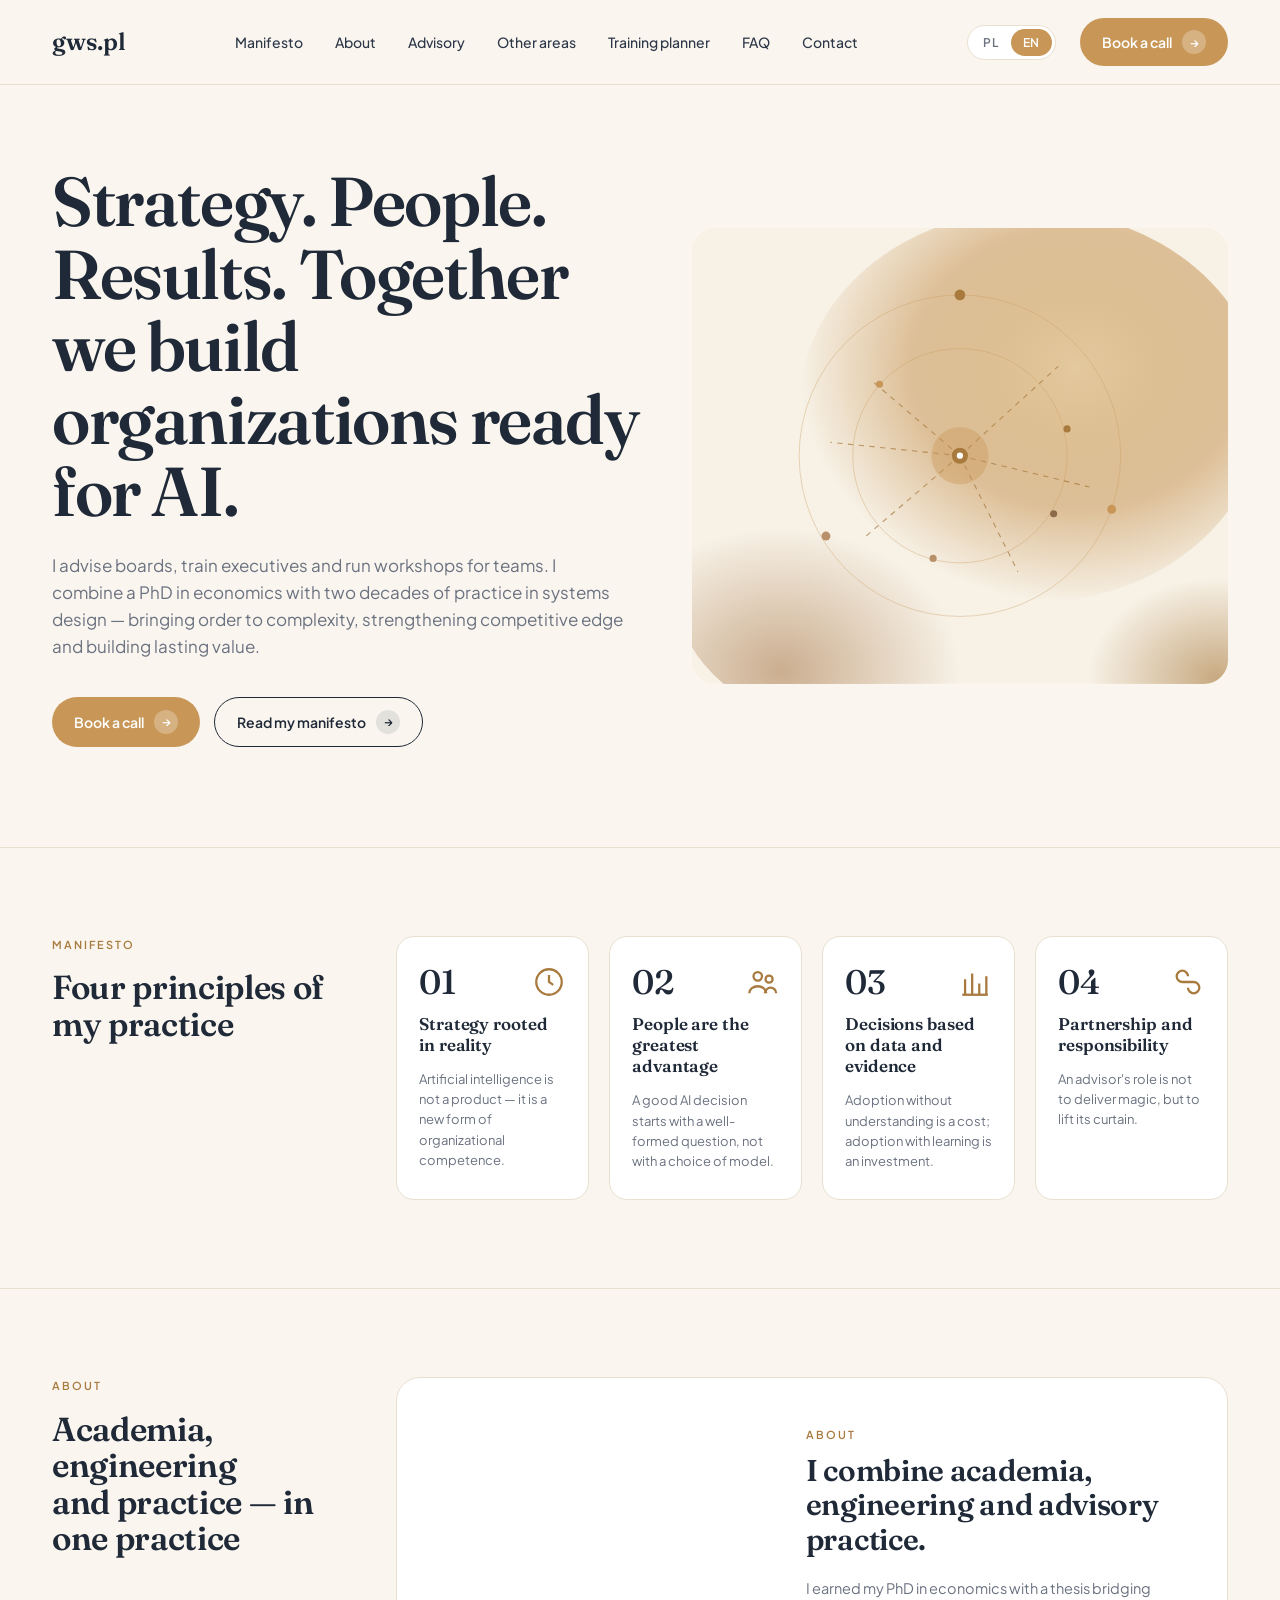
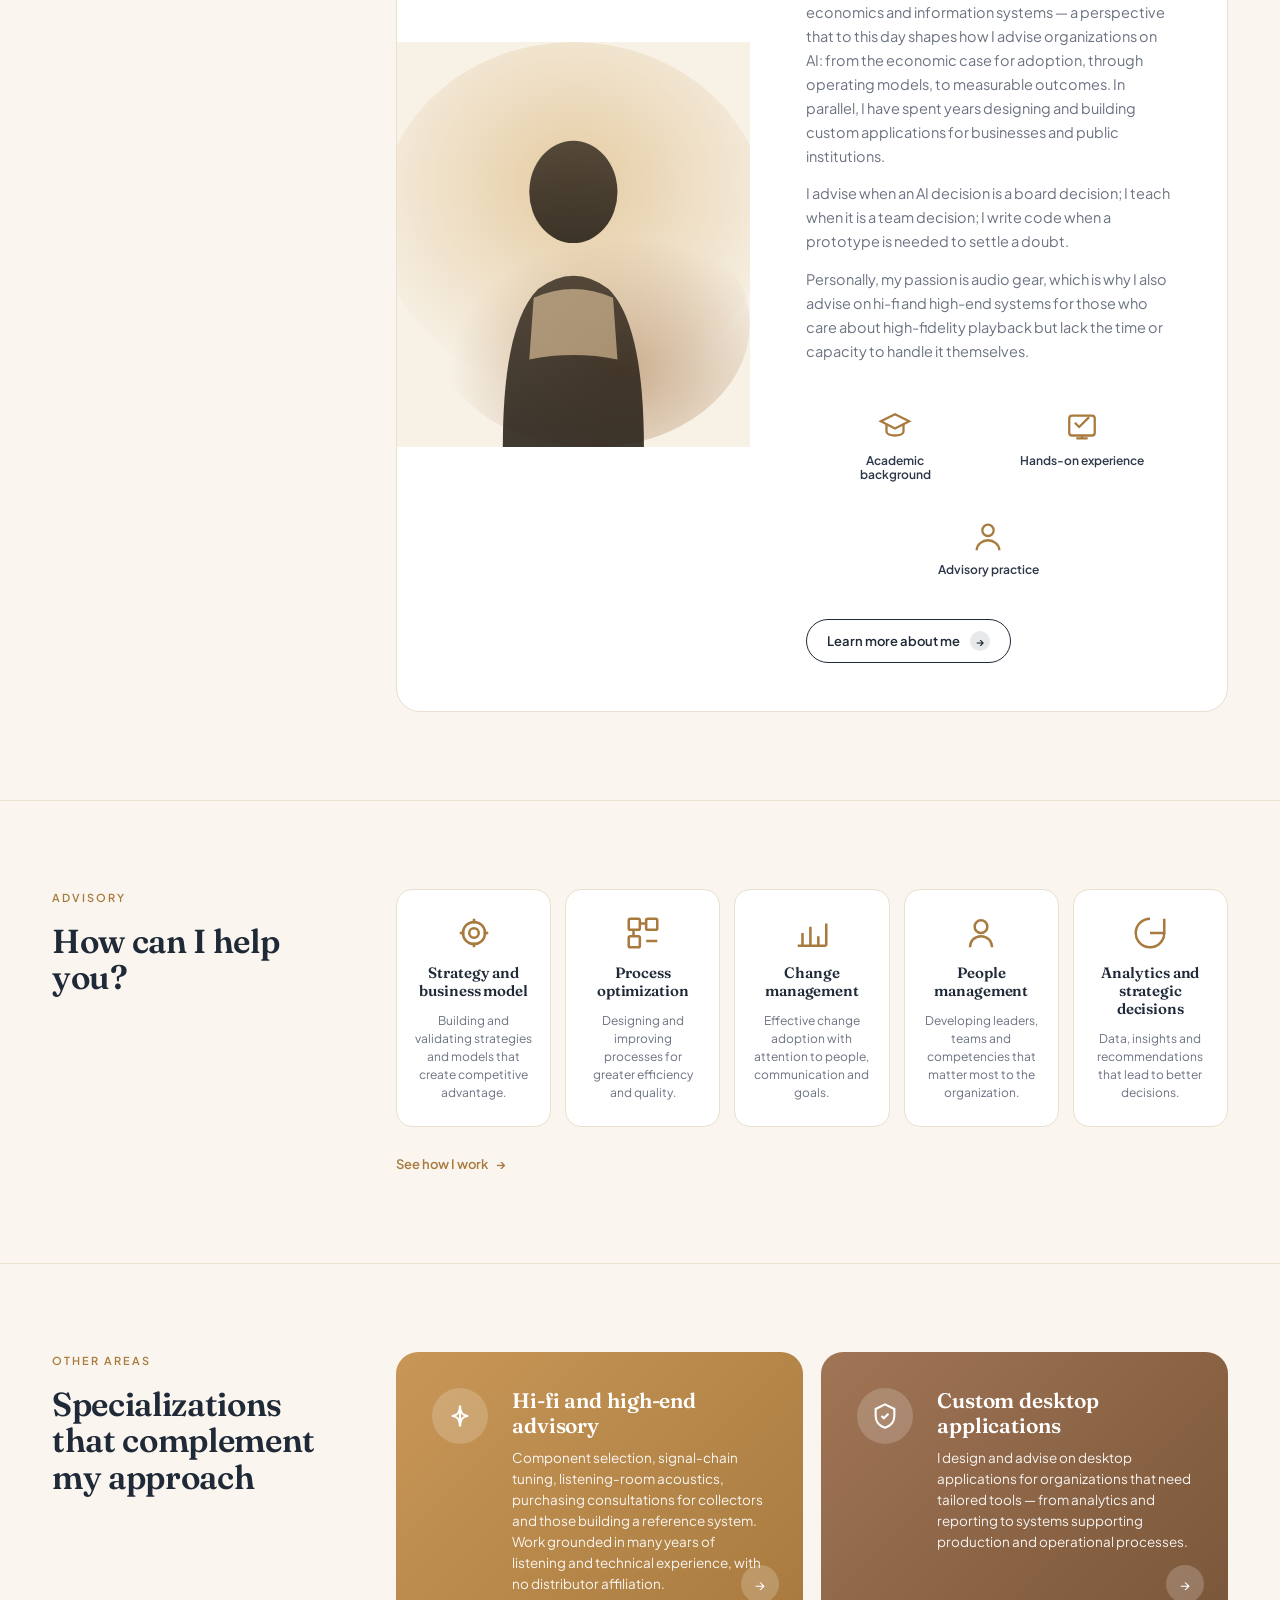
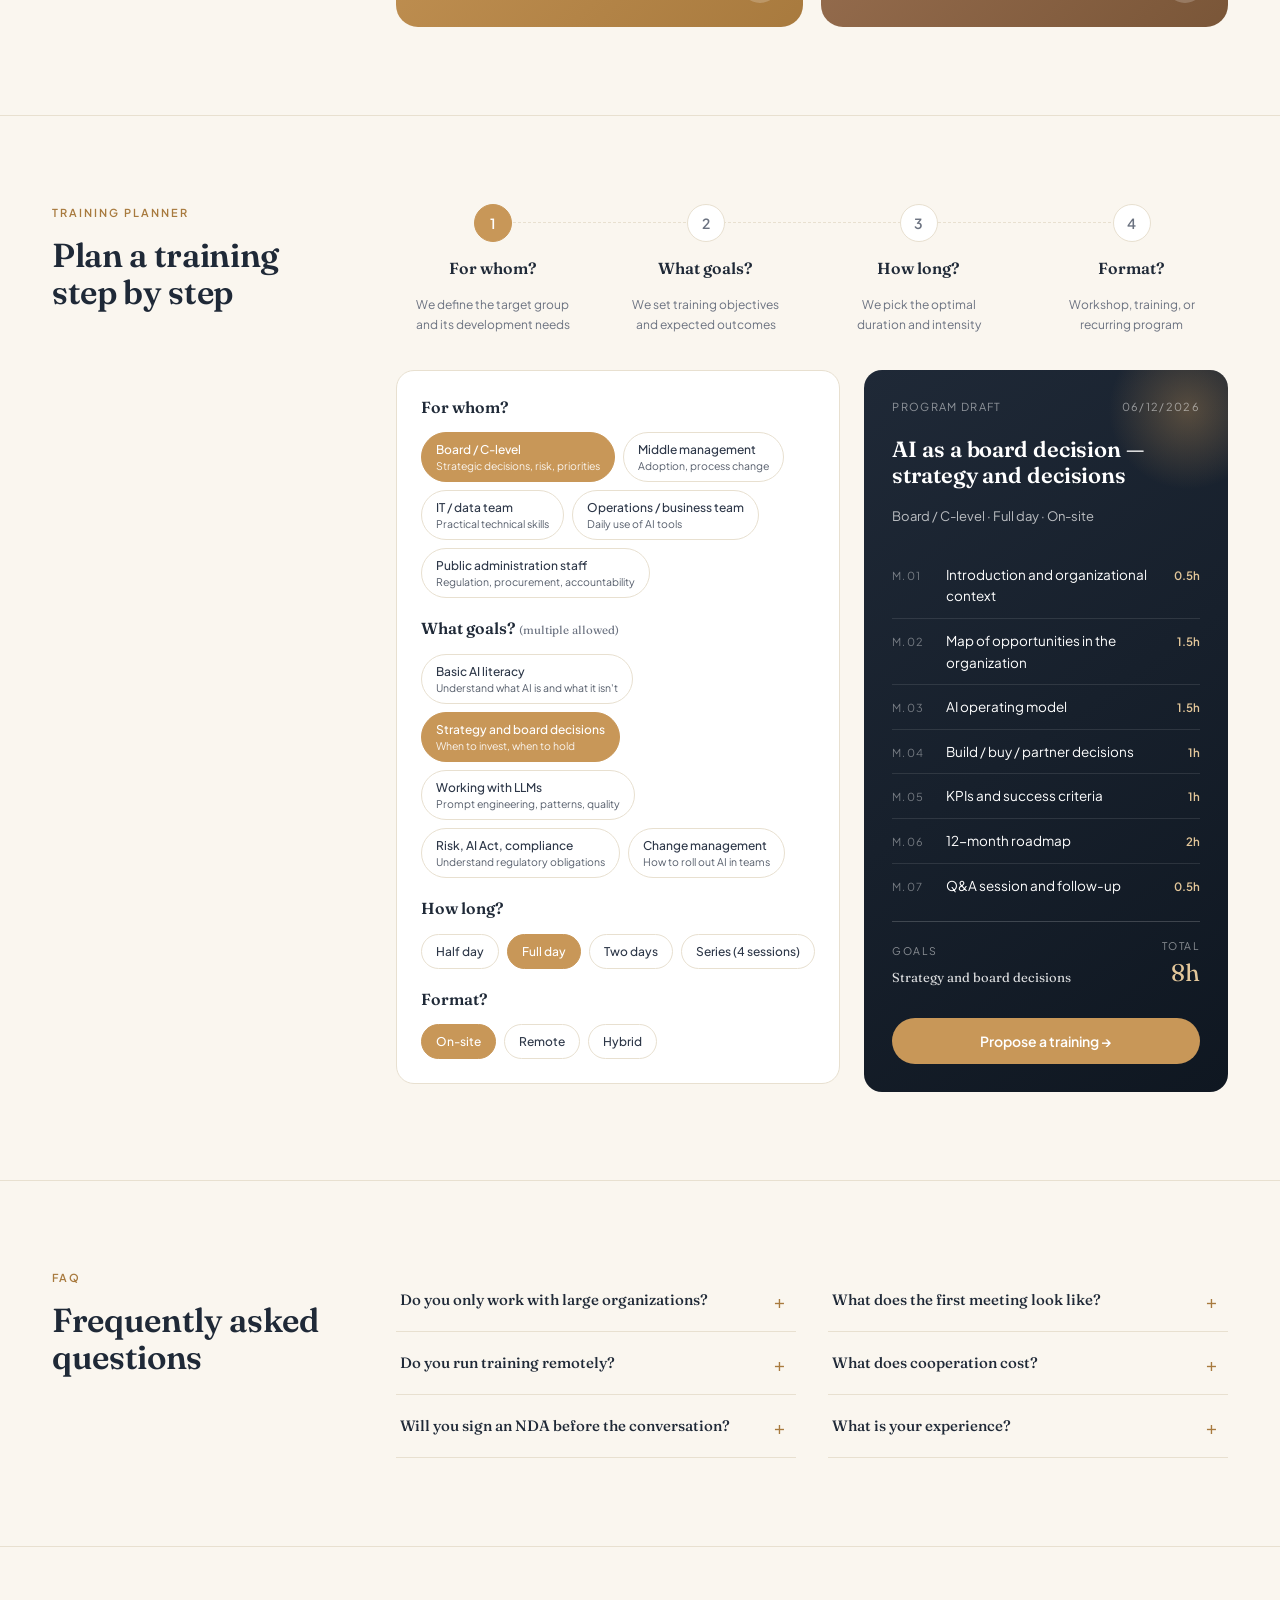
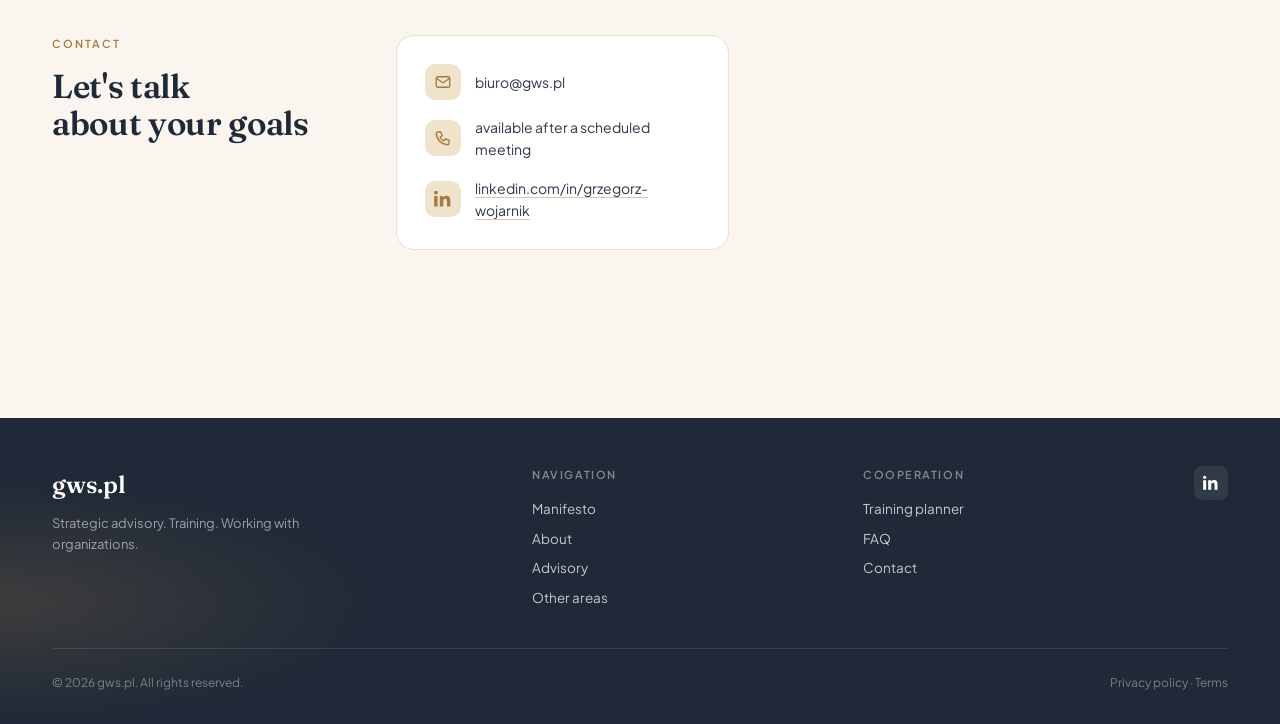
==== commit 97ab835f: "Add animated neural network effects to hero section and improve language handling - Introduced multi" ====
--- a/index.html
+++ b/index.html
@@ -47,6 +47,42 @@
   .hero-actions{display:flex;gap:14px;flex-wrap:wrap}
   .hero-art{position:relative;aspect-ratio:1/.85;border-radius:24px;overflow:hidden}
   .hero-art svg{position:absolute;inset:0;width:100%;height:100%}
+  /* Animacja "żyjącej" sieci neuronowej w hero */
+  @keyframes drift1 { 0%,100%{transform:translate(0,0) scale(1)} 50%{transform:translate(-14px,10px) scale(1.05)} }
+  @keyframes drift2 { 0%,100%{transform:translate(0,0) scale(1)} 50%{transform:translate(18px,-12px) scale(1.07)} }
+  @keyframes drift3 { 0%,100%{transform:translate(0,0) scale(1)} 50%{transform:translate(-10px,-14px) scale(1.04)} }
+  @keyframes corePulse { 0%,100%{r:8;opacity:1} 50%{r:11;opacity:.85} }
+  @keyframes haloPulse { 0%,100%{r:32;opacity:.55} 50%{r:48;opacity:.15} }
+  @keyframes satSpin   { from{transform:rotate(0deg)} to{transform:rotate(360deg)} }
+  @keyframes satSpinR  { from{transform:rotate(0deg)} to{transform:rotate(-360deg)} }
+  @keyframes nodeBreath{ 0%,100%{r:5;opacity:.95} 50%{r:7;opacity:.7} }
+  @keyframes synapse   { 0%{stroke-dashoffset:80;opacity:.15} 50%{opacity:.85} 100%{stroke-dashoffset:0;opacity:.15} }
+  @keyframes spark     { 0%{opacity:0;transform:translate(0,0)} 10%{opacity:1} 100%{opacity:0;transform:translate(var(--tx,0),var(--ty,0))} }
+  .ha-w1{animation:drift1 14s ease-in-out infinite;transform-origin:380px 200px}
+  .ha-w2{animation:drift2 18s ease-in-out infinite;transform-origin:180px 400px}
+  .ha-w3{animation:drift3 16s ease-in-out infinite;transform-origin:480px 420px}
+  .ha-core{animation:corePulse 3.4s ease-in-out infinite;transform-origin:center}
+  .ha-halo{animation:haloPulse 3.4s ease-in-out infinite;transform-origin:center}
+  .ha-orbit-a{animation:satSpin 28s linear infinite;transform-origin:300px 255px;transform-box:fill-box}
+  .ha-orbit-b{animation:satSpinR 36s linear infinite;transform-origin:300px 255px;transform-box:fill-box}
+  .ha-node{animation:nodeBreath 2.6s ease-in-out infinite;transform-origin:center}
+  .ha-node:nth-child(2){animation-delay:.4s}
+  .ha-node:nth-child(3){animation-delay:.8s}
+  .ha-node:nth-child(4){animation-delay:1.2s}
+  .ha-link{stroke-dasharray:6 6;animation:synapse 4s linear infinite}
+  .ha-link:nth-child(2){animation-delay:.6s}
+  .ha-link:nth-child(3){animation-delay:1.2s}
+  .ha-link:nth-child(4){animation-delay:1.8s}
+  .ha-link:nth-child(5){animation-delay:2.4s}
+  .ha-link:nth-child(6){animation-delay:3s}
+  .ha-spark{animation:spark 2.6s ease-out infinite}
+  .ha-spark:nth-child(1){--tx:-90px;--ty:-65px;animation-delay:.2s}
+  .ha-spark:nth-child(2){--tx:88px;--ty:-50px;animation-delay:.9s}
+  .ha-spark:nth-child(3){--tx:-70px;--ty:80px;animation-delay:1.6s}
+  .ha-spark:nth-child(4){--tx:95px;--ty:55px;animation-delay:2.2s}
+  @media (prefers-reduced-motion:reduce){
+    .ha-w1,.ha-w2,.ha-w3,.ha-core,.ha-halo,.ha-orbit-a,.ha-orbit-b,.ha-node,.ha-link,.ha-spark{animation:none}
+  }
   @media (max-width:900px){.hero-grid{grid-template-columns:1fr}.hero{padding:48px 0 64px}.hero-art{aspect-ratio:1/.7}}
 
   section{padding:88px 0;border-top:1px solid var(--line)}
@@ -205,10 +241,57 @@
             <radialGradient id="wash3" cx="80%" cy="80%" r="40%"><stop offset="0%" stop-color="#a87a3e" stop-opacity=".6"/><stop offset="100%" stop-color="#a87a3e" stop-opacity="0"/></radialGradient>
           </defs>
           <rect width="600" height="510" fill="#f7f1e6"/>
-          <ellipse cx="380" cy="200" rx="260" ry="220" fill="url(#wash1)"/>
-          <ellipse cx="180" cy="400" rx="200" ry="160" fill="url(#wash2)"/>
-          <ellipse cx="480" cy="420" rx="180" ry="140" fill="url(#wash3)"/>
-          <g fill="none" stroke="#c89758" stroke-width="1" opacity=".5"><circle cx="380" cy="200" r="120"/><circle cx="380" cy="200" r="180"/></g>
+          <ellipse class="ha-w1" cx="380" cy="200" rx="260" ry="220" fill="url(#wash1)"/>
+          <ellipse class="ha-w2" cx="180" cy="400" rx="200" ry="160" fill="url(#wash2)"/>
+          <ellipse class="ha-w3" cx="480" cy="420" rx="180" ry="140" fill="url(#wash3)"/>
+
+          <!-- statyczne pierścienie -->
+          <g fill="none" stroke="#c89758" stroke-width="1" opacity=".4">
+            <circle cx="300" cy="255" r="120"/>
+            <circle cx="300" cy="255" r="180"/>
+          </g>
+
+          <!-- synapsy / połączenia (grupa, animacja per-link) -->
+          <g stroke="#a87a3e" stroke-width="1.2" fill="none" opacity=".75">
+            <line class="ha-link" x1="300" y1="255" x2="200" y2="170"/>
+            <line class="ha-link" x1="300" y1="255" x2="410" y2="155"/>
+            <line class="ha-link" x1="300" y1="255" x2="445" y2="290"/>
+            <line class="ha-link" x1="300" y1="255" x2="365" y2="385"/>
+            <line class="ha-link" x1="300" y1="255" x2="195" y2="345"/>
+            <line class="ha-link" x1="300" y1="255" x2="155" y2="240"/>
+          </g>
+
+          <!-- iskry sygnałowe wędrujące od rdzenia -->
+          <g fill="#fff" opacity=".9">
+            <circle class="ha-spark" cx="300" cy="255" r="3"/>
+            <circle class="ha-spark" cx="300" cy="255" r="2.5"/>
+            <circle class="ha-spark" cx="300" cy="255" r="2.5"/>
+            <circle class="ha-spark" cx="300" cy="255" r="3"/>
+          </g>
+
+          <!-- orbita zewnętrzna -->
+          <g class="ha-orbit-a">
+            <g transform="translate(300 255)">
+              <circle class="ha-node" cx="0" cy="-180" r="6" fill="#a87a3e"/>
+              <circle class="ha-node" cx="170" cy="60"  r="5" fill="#c89758"/>
+              <circle class="ha-node" cx="-150" cy="90" r="5" fill="#b8916a"/>
+            </g>
+          </g>
+
+          <!-- orbita wewnętrzna w przeciwnym kierunku -->
+          <g class="ha-orbit-b">
+            <g transform="translate(300 255)">
+              <circle class="ha-node" cx="120" cy="-30" r="4" fill="#a87a3e"/>
+              <circle class="ha-node" cx="-90" cy="-80" r="4" fill="#c89758"/>
+              <circle class="ha-node" cx="-30" cy="115" r="4" fill="#b8916a"/>
+              <circle class="ha-node" cx="105" cy="65"  r="4" fill="#8d6b4a"/>
+            </g>
+          </g>
+
+          <!-- aureola i rdzeń -->
+          <circle class="ha-halo" cx="300" cy="255" r="32" fill="#c89758" opacity=".4"/>
+          <circle class="ha-core" cx="300" cy="255" r="9"  fill="#a87a3e"/>
+          <circle cx="300" cy="255" r="3.5" fill="#fff"/>
         </svg>
       </div>
     </div>
@@ -326,15 +409,9 @@
 <script src="i18n/translations.js"></script>
 <script>
 const LANGS = ['pl','en'];
-function readSavedLang(){
-  try { return localStorage.getItem('gws_lang'); }
-  catch(e) { return null; }
-}
-function saveLang(lang){
-  try { localStorage.setItem('gws_lang', lang); }
-  catch(e) {}
-}
-let LANG = (readSavedLang() || (navigator.language||'pl').slice(0,2));
+function safeGet(k){ try{ return localStorage.getItem(k); }catch(e){ return null; } }
+function safeSet(k,v){ try{ localStorage.setItem(k,v); }catch(e){} }
+let LANG = (safeGet('gws_lang') || (navigator.language||'pl').slice(0,2));
 if(!LANGS.includes(LANG)) LANG = 'pl';
 let T = {};
 
@@ -366,24 +443,27 @@
 const state = { audience:'board', goals:new Set(['strategy']), duration:'full', format:'onsite' };
 
 async function loadLang(lang){
-  try {
-    if(window.GWS_TRANSLATIONS && window.GWS_TRANSLATIONS[lang]){
-      T = window.GWS_TRANSLATIONS[lang];
-    } else {
+  // 1) Lokalny fallback (działa pod file://)
+  if (window.GWS_TRANSLATIONS && window.GWS_TRANSLATIONS[lang]) {
+    T = window.GWS_TRANSLATIONS[lang];
+  } else {
+    // 2) Tryb serwerowy — pobranie JSON
+    try {
       const res = await fetch(`i18n/${lang}.json`);
-      if(!res.ok) throw new Error(`Could not load ${lang} translations`);
       T = await res.json();
+    } catch (e) {
+      console.warn('i18n fetch failed, falling back', e);
+      if (window.GWS_TRANSLATIONS) {
+        T = window.GWS_TRANSLATIONS[lang] || window.GWS_TRANSLATIONS.pl || {};
+      } else {
+        T = {};
+      }
     }
-  } catch(e) {
-    console.warn('Falling back to bundled Polish translations.', e);
-    lang = 'pl';
-    T = window.GWS_TRANSLATIONS && window.GWS_TRANSLATIONS.pl;
-    if(!T) return;
   }
   LANG = lang;
-  saveLang(lang);
+  safeSet('gws_lang', lang);
   document.documentElement.lang = lang;
-  document.title = T.meta.title;
+  if (T && T.meta && T.meta.title) document.title = T.meta.title;
   render();
 }
 
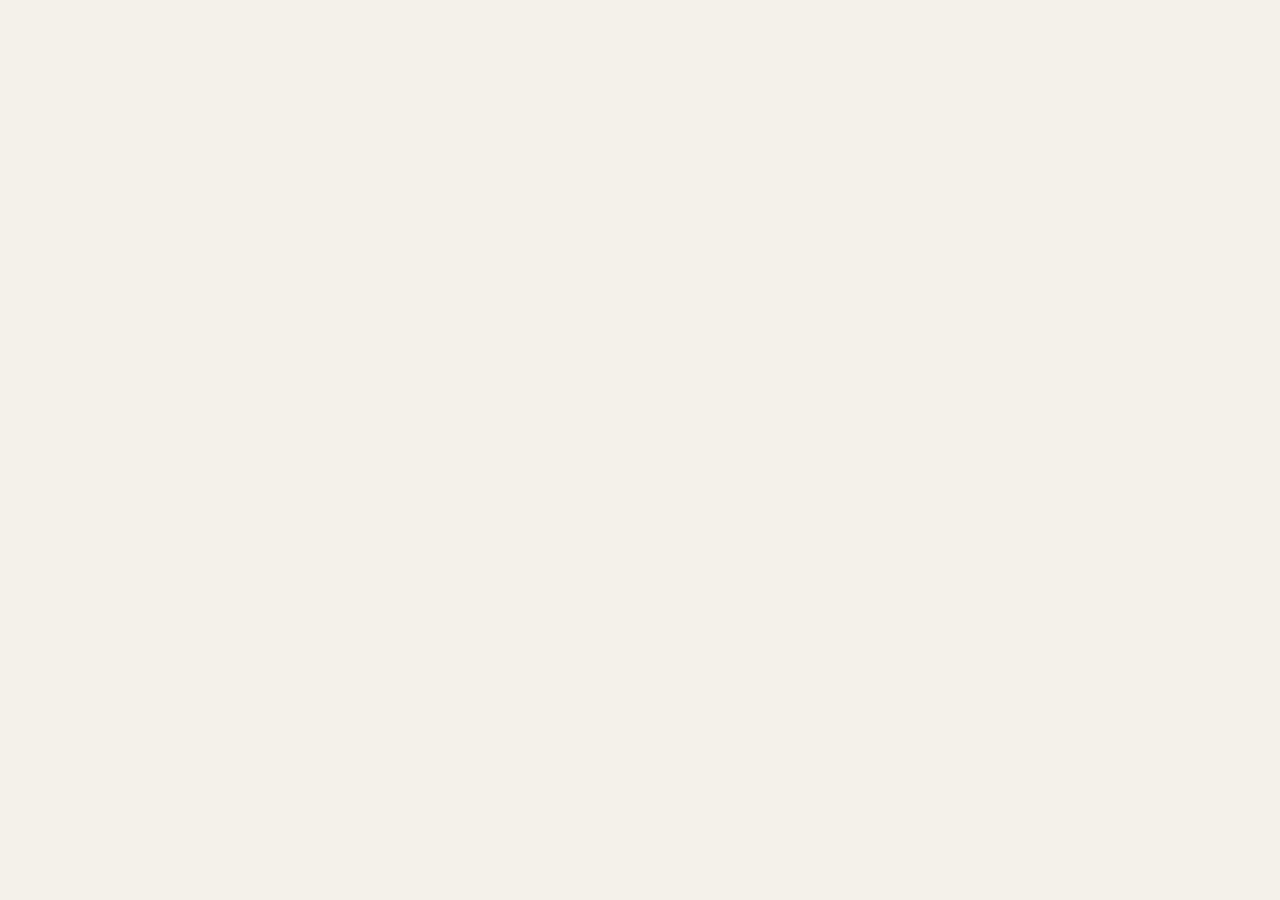
==== commit 5feb66ec: "Refactor code structure for improved readability and maintainability" ====
--- a/index.html
+++ b/index.html
@@ -1,594 +1,74 @@
-<!doctype html>
-<html lang="pl">
+<!-- @dsCard group="Website" viewport="1280x880" name="gws.pl — interactive knowledge system" subtitle="Full bilingual site: hero graph, knowledge map, planner, contact" -->
+<!DOCTYPE html>
+<html lang="pl" data-theme="light">
 <head>
 <meta charset="utf-8">
+<meta name="viewport" content="width=device-width, initial-scale=1">
 <title>gws.pl — Strategia. Ludzie. Wyniki.</title>
-<meta name="viewport" content="width=device-width,initial-scale=1">
-<link rel="preconnect" href="https://fonts.googleapis.com">
-<link rel="preconnect" href="https://fonts.gstatic.com" crossorigin>
-<link href="https://fonts.googleapis.com/css2?family=Plus+Jakarta+Sans:wght@400;500;600;700&family=Fraunces:opsz,wght@9..144,400;9..144,500;9..144,600;9..144,700&display=swap" rel="stylesheet">
-<style>
-  :root{
-    --bg:#faf6ef; --card:#ffffff; --paper:#f7f1e6;
-    --ink:#1f2937; --ink-2:#2d3748; --mute:#6b7280;
-    --line:#e8e0d0; --gold:#c89758; --gold-d:#a87a3e;
-    --gold-l:#e3c79a; --gold-bg:#f0e3cc;
-    --warm:#b8916a; --warm-d:#8d6b4a;
-  }
-  *{box-sizing:border-box}
-  html,body{margin:0;padding:0;background:var(--bg);color:var(--ink);font-family:"Plus Jakarta Sans",system-ui,sans-serif;font-size:15px;line-height:1.6;-webkit-font-smoothing:antialiased}
-  a{color:inherit;text-decoration:none}
-  .serif{font-family:"Fraunces",Georgia,serif}
-  .wrap{max-width:1240px;margin:0 auto;padding:0 32px}
-  @media (max-width:720px){.wrap{padding:0 20px}}
-
-  .top{position:sticky;top:0;z-index:40;background:rgba(250,246,239,.92);backdrop-filter:blur(10px);border-bottom:1px solid var(--line)}
-  .top-inner{max-width:1240px;margin:0 auto;padding:18px 32px;display:grid;grid-template-columns:auto 1fr auto auto;align-items:center;gap:24px}
-  .mark{font-family:"Fraunces";font-size:24px;font-weight:600;letter-spacing:-.01em;color:var(--ink)}
-  .nav{display:flex;gap:32px;justify-content:center}
-  .nav a{font-size:14px;color:var(--ink-2);font-weight:500;transition:color .2s}
-  .nav a:hover{color:var(--gold-d)}
-  .lang{display:inline-flex;border:1px solid var(--line);border-radius:999px;padding:3px;background:var(--card)}
-  .lang button{border:0;background:transparent;font-family:inherit;font-size:12px;font-weight:600;letter-spacing:.06em;padding:6px 12px;border-radius:999px;cursor:pointer;color:var(--mute);transition:all .2s}
-  .lang button.on{background:var(--gold);color:#fff}
-  .btn{display:inline-flex;align-items:center;gap:10px;padding:12px 22px;border-radius:999px;font-weight:600;font-size:14px;cursor:pointer;border:0;transition:all .2s;font-family:inherit}
-  .btn-primary{background:var(--gold);color:#fff}
-  .btn-primary:hover{background:var(--gold-d)}
-  .btn-ghost{background:transparent;color:var(--ink);border:1.5px solid var(--ink)}
-  .btn-ghost:hover{background:var(--ink);color:#fff}
-  .btn .arr{width:24px;height:24px;border-radius:50%;background:rgba(255,255,255,.25);display:inline-grid;place-items:center;font-size:12px}
-  .btn-ghost .arr{background:rgba(31,41,55,.1)}
-  @media (max-width:900px){.nav{display:none}.top-inner{grid-template-columns:1fr auto auto}}
-
-  .hero{position:relative;padding:80px 0 100px;overflow:hidden}
-  .hero-grid{display:grid;grid-template-columns:1.05fr .95fr;gap:48px;align-items:center}
-  .hero h1{font-family:"Fraunces";font-size:clamp(40px,5.4vw,72px);line-height:1.05;letter-spacing:-.02em;font-weight:600;margin:0 0 24px;color:var(--ink)}
-  .hero p.lead{font-size:17px;line-height:1.6;color:var(--mute);max-width:48ch;margin:0 0 36px}
-  .hero-actions{display:flex;gap:14px;flex-wrap:wrap}
-  .hero-art{position:relative;aspect-ratio:1/.85;border-radius:24px;overflow:hidden}
-  .hero-art svg{position:absolute;inset:0;width:100%;height:100%}
-  /* Animacja "żyjącej" sieci neuronowej w hero */
-  @keyframes drift1 { 0%,100%{transform:translate(0,0) scale(1)} 50%{transform:translate(-14px,10px) scale(1.05)} }
-  @keyframes drift2 { 0%,100%{transform:translate(0,0) scale(1)} 50%{transform:translate(18px,-12px) scale(1.07)} }
-  @keyframes drift3 { 0%,100%{transform:translate(0,0) scale(1)} 50%{transform:translate(-10px,-14px) scale(1.04)} }
-  @keyframes corePulse { 0%,100%{r:8;opacity:1} 50%{r:11;opacity:.85} }
-  @keyframes haloPulse { 0%,100%{r:32;opacity:.55} 50%{r:48;opacity:.15} }
-  @keyframes satSpin   { from{transform:rotate(0deg)} to{transform:rotate(360deg)} }
-  @keyframes satSpinR  { from{transform:rotate(0deg)} to{transform:rotate(-360deg)} }
-  @keyframes nodeBreath{ 0%,100%{r:5;opacity:.95} 50%{r:7;opacity:.7} }
-  @keyframes synapse   { 0%{stroke-dashoffset:80;opacity:.15} 50%{opacity:.85} 100%{stroke-dashoffset:0;opacity:.15} }
-  @keyframes spark     { 0%{opacity:0;transform:translate(0,0)} 10%{opacity:1} 100%{opacity:0;transform:translate(var(--tx,0),var(--ty,0))} }
-  .ha-w1{animation:drift1 14s ease-in-out infinite;transform-origin:380px 200px}
-  .ha-w2{animation:drift2 18s ease-in-out infinite;transform-origin:180px 400px}
-  .ha-w3{animation:drift3 16s ease-in-out infinite;transform-origin:480px 420px}
-  .ha-core{animation:corePulse 3.4s ease-in-out infinite;transform-origin:center}
-  .ha-halo{animation:haloPulse 3.4s ease-in-out infinite;transform-origin:center}
-  .ha-orbit-a{animation:satSpin 28s linear infinite;transform-origin:300px 255px;transform-box:fill-box}
-  .ha-orbit-b{animation:satSpinR 36s linear infinite;transform-origin:300px 255px;transform-box:fill-box}
-  .ha-node{animation:nodeBreath 2.6s ease-in-out infinite;transform-origin:center}
-  .ha-node:nth-child(2){animation-delay:.4s}
-  .ha-node:nth-child(3){animation-delay:.8s}
-  .ha-node:nth-child(4){animation-delay:1.2s}
-  .ha-link{stroke-dasharray:6 6;animation:synapse 4s linear infinite}
-  .ha-link:nth-child(2){animation-delay:.6s}
-  .ha-link:nth-child(3){animation-delay:1.2s}
-  .ha-link:nth-child(4){animation-delay:1.8s}
-  .ha-link:nth-child(5){animation-delay:2.4s}
-  .ha-link:nth-child(6){animation-delay:3s}
-  .ha-spark{animation:spark 2.6s ease-out infinite}
-  .ha-spark:nth-child(1){--tx:-90px;--ty:-65px;animation-delay:.2s}
-  .ha-spark:nth-child(2){--tx:88px;--ty:-50px;animation-delay:.9s}
-  .ha-spark:nth-child(3){--tx:-70px;--ty:80px;animation-delay:1.6s}
-  .ha-spark:nth-child(4){--tx:95px;--ty:55px;animation-delay:2.2s}
-  @media (prefers-reduced-motion:reduce){
-    .ha-w1,.ha-w2,.ha-w3,.ha-core,.ha-halo,.ha-orbit-a,.ha-orbit-b,.ha-node,.ha-link,.ha-spark{animation:none}
-  }
-  @media (max-width:900px){.hero-grid{grid-template-columns:1fr}.hero{padding:48px 0 64px}.hero-art{aspect-ratio:1/.7}}
-
-  section{padding:88px 0;border-top:1px solid var(--line)}
-  .sec-grid{display:grid;grid-template-columns:280px 1fr;gap:64px;align-items:start}
-  .sec-eyebrow{font-size:11px;letter-spacing:.18em;text-transform:uppercase;color:var(--gold-d);font-weight:600;margin-bottom:16px}
-  .sec-title{font-family:"Fraunces";font-size:clamp(26px,2.6vw,36px);line-height:1.1;letter-spacing:-.01em;font-weight:600;margin:0;color:var(--ink)}
-  @media (max-width:900px){.sec-grid{grid-template-columns:1fr;gap:32px}}
-
-  .cards-4{display:grid;grid-template-columns:repeat(4,1fr);gap:20px}
-  .m-card{background:var(--card);border:1px solid var(--line);border-radius:18px;padding:28px 22px;display:flex;flex-direction:column;gap:14px;transition:all .25s}
-  .m-card:hover{transform:translateY(-3px);box-shadow:0 12px 32px -16px rgba(168,122,62,.25);border-color:var(--gold-l)}
-  .m-card .row{display:flex;justify-content:space-between;align-items:center}
-  .m-card .num{font-family:"Fraunces";font-size:34px;font-weight:500;color:var(--ink);line-height:1}
-  .m-card .ico{width:34px;height:34px;color:var(--gold-d)}
-  .m-card h3{font-family:"Fraunces";font-size:17px;font-weight:600;line-height:1.25;margin:0;letter-spacing:-.005em;color:var(--ink)}
-  .m-card p{font-size:13px;line-height:1.55;color:var(--mute);margin:0}
-  @media (max-width:1000px){.cards-4{grid-template-columns:repeat(2,1fr)}}
-  @media (max-width:560px){.cards-4{grid-template-columns:1fr}}
-
-  .about-card{background:var(--card);border:1px solid var(--line);border-radius:24px;padding:0;overflow:hidden}
-  .about-grid{display:grid;grid-template-columns:0.85fr 1.15fr;gap:0;align-items:center}
-  .about-portrait{position:relative;aspect-ratio:4/4.6;background:var(--paper);overflow:hidden}
-  .about-portrait svg{position:absolute;inset:0;width:100%;height:100%}
-  .about-body-wrap{padding:48px 56px}
-  .about-body-wrap h3{font-family:"Fraunces";font-size:clamp(22px,2.4vw,30px);line-height:1.15;font-weight:600;margin:0 0 20px;letter-spacing:-.01em;color:var(--ink)}
-  .about-body-wrap p{font-size:14.5px;line-height:1.65;color:var(--mute);margin:0 0 14px;max-width:60ch}
-  .about-pillars{display:flex;gap:8px;margin:32px 0 28px;flex-wrap:wrap}
-  .pillar{flex:1;min-width:120px;display:flex;flex-direction:column;align-items:center;text-align:center;gap:10px;padding:14px 8px}
-  .pillar .pico{width:34px;height:34px;color:var(--gold-d)}
-  .pillar .pk{font-size:12px;font-weight:600;color:var(--ink-2);line-height:1.2;max-width:14ch}
-  .about-cta{display:inline-flex;align-items:center;gap:10px;padding:11px 20px;border-radius:999px;border:1.5px solid var(--ink);font-size:13px;font-weight:600;cursor:pointer;background:transparent;transition:all .2s;font-family:inherit;color:var(--ink)}
-  .about-cta:hover{background:var(--ink);color:#fff}
-  @media (max-width:900px){.about-grid{grid-template-columns:1fr}.about-portrait{aspect-ratio:4/3}.about-body-wrap{padding:32px 24px}}
-
-  .svc-grid{display:grid;grid-template-columns:repeat(5,1fr);gap:14px;margin-bottom:24px}
-  .svc-card{background:var(--card);border:1px solid var(--line);border-radius:16px;padding:24px 18px;display:flex;flex-direction:column;gap:12px;text-align:center;align-items:center;transition:all .25s;cursor:pointer}
-  .svc-card:hover{transform:translateY(-3px);box-shadow:0 12px 28px -14px rgba(168,122,62,.22);border-color:var(--gold-l)}
-  .svc-card .ico{width:38px;height:38px;color:var(--gold-d)}
-  .svc-card h3{font-family:"Fraunces";font-size:15px;font-weight:600;line-height:1.2;margin:0;letter-spacing:-.005em;color:var(--ink);min-height:2.4em}
-  .svc-card p{font-size:12px;line-height:1.5;color:var(--mute);margin:0}
-  .svc-link{font-size:13px;color:var(--gold-d);font-weight:600;display:inline-flex;align-items:center;gap:8px;cursor:pointer}
-  @media (max-width:1100px){.svc-grid{grid-template-columns:repeat(3,1fr)}}
-  @media (max-width:640px){.svc-grid{grid-template-columns:repeat(2,1fr)}}
-
-  .extras-grid{display:grid;grid-template-columns:1fr 1fr;gap:18px}
-  .extra-card{position:relative;border-radius:22px;padding:36px 36px 32px;color:#fff;overflow:hidden;display:flex;gap:24px;align-items:flex-start;min-height:200px}
-  .extra-card.gold{background:linear-gradient(135deg,#c89758 0%,#a87a3e 100%)}
-  .extra-card.warm{background:linear-gradient(135deg,#a07556 0%,#7a5638 100%)}
-  .extra-card .badge{width:56px;height:56px;border-radius:50%;background:rgba(255,255,255,.18);display:grid;place-items:center;flex-shrink:0}
-  .extra-card .badge svg{width:28px;height:28px;color:#fff}
-  .extra-card h3{font-family:"Fraunces";font-size:21px;line-height:1.2;margin:0 0 10px;font-weight:600;letter-spacing:-.005em;max-width:18ch}
-  .extra-card p{font-size:13.5px;line-height:1.55;margin:0;opacity:.92;max-width:42ch}
-  .extra-card .arr{position:absolute;right:24px;bottom:24px;width:38px;height:38px;border-radius:50%;background:rgba(255,255,255,.2);display:grid;place-items:center;color:#fff;font-size:14px;cursor:pointer;transition:background .2s}
-  @media (max-width:760px){.extras-grid{grid-template-columns:1fr}}
-
-  .planner-stepper{position:relative;display:grid;grid-template-columns:repeat(4,1fr);gap:20px;margin-bottom:36px}
-  .planner-stepper::before{content:"";position:absolute;top:18px;left:11%;right:11%;height:1px;border-top:1px dashed var(--line);z-index:0}
-  .pstep{position:relative;text-align:center;display:flex;flex-direction:column;align-items:center;gap:14px;z-index:1}
-  .pdot{width:38px;height:38px;border-radius:50%;background:var(--card);border:1.5px solid var(--line);color:var(--mute);font-weight:600;font-size:14px;display:grid;place-items:center}
-  .pstep.active .pdot{background:var(--gold);color:#fff;border-color:var(--gold)}
-  .pstep h4{font-family:"Fraunces";font-size:16px;font-weight:600;margin:0;color:var(--ink)}
-  .pstep p{font-size:12px;color:var(--mute);margin:0;max-width:18ch}
-
-  .planner-body{display:grid;grid-template-columns:1.1fr .9fr;gap:24px;align-items:start}
-  .pchoices{background:var(--card);border:1px solid var(--line);border-radius:18px;padding:24px}
-  .pchoices h4{font-family:"Fraunces";font-size:16px;margin:0 0 12px;color:var(--ink);font-weight:600}
-  .chip-row{display:flex;flex-wrap:wrap;gap:8px;margin-bottom:18px}
-  .chip-row:last-child{margin-bottom:0}
-  .chip{font-size:12px;font-weight:500;padding:9px 14px;border-radius:999px;border:1px solid var(--line);background:var(--card);color:var(--ink-2);cursor:pointer;transition:all .15s;font-family:inherit;display:inline-flex;flex-direction:column;align-items:flex-start;gap:2px;text-align:left}
-  .chip:hover{border-color:var(--gold)}
-  .chip.on{background:var(--gold);color:#fff;border-color:var(--gold)}
-  .chip .d{font-size:10.5px;font-weight:400;opacity:.8}
-  .chip.on .d{color:#fff;opacity:.9}
-
-  .plan-card{background:linear-gradient(145deg,#1f2937 0%,#0f1721 100%);color:#fff;border-radius:18px;padding:28px;display:flex;flex-direction:column;gap:14px;position:relative;overflow:hidden}
-  .plan-card::before{content:"";position:absolute;top:-40px;right:-40px;width:160px;height:160px;border-radius:50%;background:radial-gradient(circle,rgba(200,151,88,.35),transparent 70%)}
-  .pc-top{display:flex;justify-content:space-between;font-size:11px;letter-spacing:.12em;text-transform:uppercase;color:rgba(255,255,255,.5);position:relative;z-index:1}
-  .plan-card h4{font-family:"Fraunces";font-size:22px;line-height:1.15;margin:8px 0 4px;font-weight:600;letter-spacing:-.005em;position:relative;z-index:1}
-  .plan-card .sub{font-size:13px;color:rgba(255,255,255,.7);margin:0 0 12px;position:relative;z-index:1}
-  .plan-mods{display:flex;flex-direction:column;gap:0;position:relative;z-index:1}
-  .pmod{display:grid;grid-template-columns:42px 1fr auto;gap:12px;padding:11px 0;border-bottom:1px solid rgba(255,255,255,.1);align-items:baseline;font-size:13.5px}
-  .pmod:last-child{border-bottom:0}
-  .pmod .i{color:rgba(255,255,255,.4);font-size:11px;letter-spacing:.1em}
-  .pmod .h{color:var(--gold-l);font-size:11.5px;font-weight:600}
-  .plan-foot{display:grid;grid-template-columns:1fr auto;gap:16px;align-items:end;padding-top:16px;border-top:1px solid rgba(255,255,255,.18);position:relative;z-index:1}
-  .plan-foot .lbl{font-size:10.5px;letter-spacing:.14em;text-transform:uppercase;color:rgba(255,255,255,.5);display:block;margin-bottom:4px}
-  .plan-foot .v{font-family:"Fraunces";font-size:18px;line-height:1.2}
-  .plan-foot .total{font-size:24px;color:var(--gold-l)}
-  .plan-cta{margin-top:16px;width:100%;padding:14px;background:var(--gold);color:#fff;border:0;border-radius:999px;font-weight:600;font-size:14px;cursor:pointer;font-family:inherit;transition:background .2s;position:relative;z-index:1}
-  .plan-cta:hover{background:var(--gold-d)}
-  @media (max-width:900px){.planner-body{grid-template-columns:1fr}.planner-stepper{grid-template-columns:repeat(2,1fr);gap:24px}.planner-stepper::before{display:none}}
-
-  .faq-grid{display:grid;grid-template-columns:1fr 1fr;gap:0 32px}
-  .faq-item{border-bottom:1px solid var(--line)}
-  .faq-q{display:flex;justify-content:space-between;align-items:center;padding:18px 4px;cursor:pointer;gap:16px}
-  .faq-q .t{font-family:"Fraunces";font-size:15px;font-weight:500;color:var(--ink);line-height:1.3}
-  .faq-q .x{width:26px;height:26px;display:grid;place-items:center;color:var(--gold-d);font-size:18px;flex-shrink:0;transition:transform .25s}
-  .faq-item.on .faq-q .x{transform:rotate(45deg)}
-  .faq-a{max-height:0;overflow:hidden;transition:max-height .35s,padding .35s;padding:0 4px}
-  .faq-item.on .faq-a{max-height:320px;padding:0 4px 18px}
-  .faq-a p{font-size:13.5px;line-height:1.6;color:var(--mute);margin:0;max-width:46ch}
-  @media (max-width:760px){.faq-grid{grid-template-columns:1fr}}
-
-  .contact-grid{display:grid;grid-template-columns:1fr 1.4fr;gap:32px;align-items:start}
-  .c-info{background:var(--card);border:1px solid var(--line);border-radius:18px;padding:28px;display:flex;flex-direction:column;gap:16px}
-  .c-line{display:flex;align-items:center;gap:14px;font-size:14px;color:var(--ink-2)}
-  .c-line .icon-wrap{width:36px;height:36px;border-radius:10px;background:var(--gold-bg);color:var(--gold-d);display:grid;place-items:center;flex-shrink:0}
-  .c-line .icon-wrap svg{width:18px;height:18px}
-  @media (max-width:900px){.contact-grid{grid-template-columns:1fr}}
-
-  footer{background:var(--ink);color:rgba(255,255,255,.7);padding:48px 0 32px;margin-top:80px;position:relative;overflow:hidden}
-  footer::before{content:"";position:absolute;left:0;bottom:0;width:30%;height:80%;background:radial-gradient(ellipse at left,rgba(200,151,88,.18),transparent 70%);pointer-events:none}
-  .foot-grid{display:grid;grid-template-columns:1.5fr 1fr 1fr auto;gap:32px;align-items:start;position:relative;z-index:1}
-  .foot-grid .mark{color:#fff;display:block;margin-bottom:8px}
-  .foot-grid .col h5{font-size:11px;letter-spacing:.14em;text-transform:uppercase;color:rgba(255,255,255,.45);font-weight:600;margin:0 0 14px}
-  .foot-grid .col a{display:block;font-size:13.5px;color:rgba(255,255,255,.75);margin-bottom:8px}
-  .foot-grid .col a:hover{color:var(--gold-l)}
-  .foot-bot{display:flex;justify-content:space-between;font-size:12px;color:rgba(255,255,255,.4);padding-top:24px;margin-top:32px;border-top:1px solid rgba(255,255,255,.1);position:relative;z-index:1;flex-wrap:wrap;gap:12px}
-  .li{width:34px;height:34px;border-radius:8px;background:rgba(255,255,255,.08);color:#fff;display:grid;place-items:center}
-  .li:hover{background:var(--gold)}
-  @media (max-width:760px){.foot-grid{grid-template-columns:1fr 1fr;gap:24px}}
-</style>
+<meta name="description" content="Strategiczne doradztwo, szkolenia AI i praca z organizacjami.">
+<link rel="alternate" hreflang="pl" href="https://gws.pl/">
+<link rel="alternate" hreflang="en" href="https://gws.pl/en/">
+<link rel="alternate" hreflang="x-default" href="https://gws.pl/">
+<link rel="stylesheet" href="./styles.css">
+<link rel="stylesheet" href="site.css">
+<script>
+  (function () {
+    try {
+      var savedTheme = localStorage.getItem('gws-theme');
+      var explicitTheme = localStorage.getItem('gws-theme-explicit') === '1';
+      var th = explicitTheme && savedTheme ? savedTheme : 'light';
+      if (!explicitTheme && savedTheme !== 'light') localStorage.setItem('gws-theme', 'light');
+      var lg = localStorage.getItem('gws-lang') || 'pl';
+      document.documentElement.setAttribute('data-theme', th);
+      document.documentElement.setAttribute('lang', lg);
+    } catch (e) { document.documentElement.setAttribute('data-theme', 'light'); }
+  })();
+</script>
+<script src="https://unpkg.com/react@18.3.1/umd/react.development.js" integrity="sha384-hD6/rw4ppMLGNu3tX5cjIb+uRZ7UkRJ6BPkLpg4hAu/6onKUg4lLsHAs9EBPT82L" crossorigin="anonymous"></script>
+<script src="https://unpkg.com/react-dom@18.3.1/umd/react-dom.development.js" integrity="sha384-u6aeetuaXnQ38mYT8rp6sbXaQe3NL9t+IBXmnYxwkUI2Hw4bsp2Wvmx4yRQF1uAm" crossorigin="anonymous"></script>
+<script src="https://unpkg.com/@babel/standalone@7.29.0/babel.min.js" integrity="sha384-m08KidiNqLdpJqLq95G/LEi8Qvjl/xUYll3QILypMoQ65QorJ9Lvtp2RXYGBFj1y" crossorigin="anonymous"></script>
+<script>window.__GWS_PAGE = 'site';</script>
+<script src="./bundle.js"></script>
 </head>
 <body>
+<div id="root"></div>
 
-<header class="top">
-  <div class="top-inner">
-    <a class="mark" href="#top">gws.pl</a>
-    <nav class="nav" id="nav"></nav>
-    <div class="lang" id="lang">
-      <button data-lang="pl">PL</button>
-      <button data-lang="en">EN</button>
-    </div>
-    <button class="btn btn-primary" id="btn-cta-top" onclick="document.getElementById('contact').scrollIntoView({behavior:'smooth'})"><span data-i18n="ui.cta_primary"></span> <span class="arr">→</span></button>
-  </div>
-</header>
+<script>
+  (function () {
+    var ds = window.GwsPlDesignSystem_50b22c;
+    if (!ds || !ds.NODES || !ds.EDGES || !ds.FILTER_GROUPS) return;
 
-<a id="top"></a>
+    function localizeNodes(lang) {
+      return ds.NODES.map(function (n) {
+        return Object.assign({}, n, {
+          label: n[lang].label,
+          summary: n[lang].summary,
+          subtitle: n[lang].subtitle,
+          body: n[lang].body,
+          forWhom: n[lang].forWhom,
+          format: n[lang].format
+        });
+      });
+    }
 
-<section class="hero" style="border-top:0">
-  <div class="wrap">
-    <div class="hero-grid">
-      <div>
-        <h1 data-i18n="sections.hero.h1"></h1>
-        <p class="lead" data-i18n="sections.hero.lead"></p>
-        <div class="hero-actions">
-          <button class="btn btn-primary" onclick="document.getElementById('contact').scrollIntoView({behavior:'smooth'})"><span data-i18n="ui.cta_primary"></span> <span class="arr">→</span></button>
-          <button class="btn btn-ghost" onclick="document.getElementById('manifest').scrollIntoView({behavior:'smooth'})"><span data-i18n="ui.cta_manifest"></span> <span class="arr">→</span></button>
-        </div>
-      </div>
-      <div class="hero-art">
-        <svg viewBox="0 0 600 510" preserveAspectRatio="xMidYMid slice">
-          <defs>
-            <radialGradient id="wash1" cx="60%" cy="40%" r="60%"><stop offset="0%" stop-color="#e3c79a" stop-opacity=".95"/><stop offset="60%" stop-color="#c89758" stop-opacity=".55"/><stop offset="100%" stop-color="#c89758" stop-opacity="0"/></radialGradient>
-            <radialGradient id="wash2" cx="30%" cy="80%" r="50%"><stop offset="0%" stop-color="#b8916a" stop-opacity=".7"/><stop offset="100%" stop-color="#b8916a" stop-opacity="0"/></radialGradient>
-            <radialGradient id="wash3" cx="80%" cy="80%" r="40%"><stop offset="0%" stop-color="#a87a3e" stop-opacity=".6"/><stop offset="100%" stop-color="#a87a3e" stop-opacity="0"/></radialGradient>
-          </defs>
-          <rect width="600" height="510" fill="#f7f1e6"/>
-          <ellipse class="ha-w1" cx="380" cy="200" rx="260" ry="220" fill="url(#wash1)"/>
-          <ellipse class="ha-w2" cx="180" cy="400" rx="200" ry="160" fill="url(#wash2)"/>
-          <ellipse class="ha-w3" cx="480" cy="420" rx="180" ry="140" fill="url(#wash3)"/>
+    function neighborsOf(id) {
+      var out = [];
+      ds.EDGES.forEach(function (e) {
+        if (e.source === id) out.push(e.target);
+        else if (e.target === id) out.push(e.source);
+      });
+      return Array.from(new Set(out));
+    }
 
-          <!-- statyczne pierścienie -->
-          <g fill="none" stroke="#c89758" stroke-width="1" opacity=".4">
-            <circle cx="300" cy="255" r="120"/>
-            <circle cx="300" cy="255" r="180"/>
-          </g>
-
-          <!-- synapsy / połączenia (grupa, animacja per-link) -->
-          <g stroke="#a87a3e" stroke-width="1.2" fill="none" opacity=".75">
-            <line class="ha-link" x1="300" y1="255" x2="200" y2="170"/>
-            <line class="ha-link" x1="300" y1="255" x2="410" y2="155"/>
-            <line class="ha-link" x1="300" y1="255" x2="445" y2="290"/>
-            <line class="ha-link" x1="300" y1="255" x2="365" y2="385"/>
-            <line class="ha-link" x1="300" y1="255" x2="195" y2="345"/>
-            <line class="ha-link" x1="300" y1="255" x2="155" y2="240"/>
-          </g>
-
-          <!-- iskry sygnałowe wędrujące od rdzenia -->
-          <g fill="#fff" opacity=".9">
-            <circle class="ha-spark" cx="300" cy="255" r="3"/>
-            <circle class="ha-spark" cx="300" cy="255" r="2.5"/>
-            <circle class="ha-spark" cx="300" cy="255" r="2.5"/>
-            <circle class="ha-spark" cx="300" cy="255" r="3"/>
-          </g>
-
-          <!-- orbita zewnętrzna -->
-          <g class="ha-orbit-a">
-            <g transform="translate(300 255)">
-              <circle class="ha-node" cx="0" cy="-180" r="6" fill="#a87a3e"/>
-              <circle class="ha-node" cx="170" cy="60"  r="5" fill="#c89758"/>
-              <circle class="ha-node" cx="-150" cy="90" r="5" fill="#b8916a"/>
-            </g>
-          </g>
-
-          <!-- orbita wewnętrzna w przeciwnym kierunku -->
-          <g class="ha-orbit-b">
-            <g transform="translate(300 255)">
-              <circle class="ha-node" cx="120" cy="-30" r="4" fill="#a87a3e"/>
-              <circle class="ha-node" cx="-90" cy="-80" r="4" fill="#c89758"/>
-              <circle class="ha-node" cx="-30" cy="115" r="4" fill="#b8916a"/>
-              <circle class="ha-node" cx="105" cy="65"  r="4" fill="#8d6b4a"/>
-            </g>
-          </g>
-
-          <!-- aureola i rdzeń -->
-          <circle class="ha-halo" cx="300" cy="255" r="32" fill="#c89758" opacity=".4"/>
-          <circle class="ha-core" cx="300" cy="255" r="9"  fill="#a87a3e"/>
-          <circle cx="300" cy="255" r="3.5" fill="#fff"/>
-        </svg>
-      </div>
-    </div>
-  </div>
-</section>
-
-<section id="manifest">
-  <div class="wrap"><div class="sec-grid">
-    <div><div class="sec-eyebrow" data-i18n="sections.manifest.eyebrow"></div><h2 class="sec-title" data-i18n="sections.manifest.title"></h2></div>
-    <div class="cards-4" id="manifest-list"></div>
-  </div></div>
-</section>
-
-<section id="about">
-  <div class="wrap"><div class="sec-grid">
-    <div><div class="sec-eyebrow" data-i18n="sections.about_outer.eyebrow"></div><h2 class="sec-title" data-i18n="sections.about_outer.title"></h2></div>
-    <div class="about-card"><div class="about-grid">
-      <div class="about-portrait">
-        <svg viewBox="0 0 400 460" preserveAspectRatio="xMidYMid slice">
-          <defs>
-            <radialGradient id="pwash1" cx="50%" cy="40%" r="60%"><stop offset="0%" stop-color="#e3c79a" stop-opacity=".9"/><stop offset="100%" stop-color="#e3c79a" stop-opacity="0"/></radialGradient>
-            <radialGradient id="pwash2" cx="60%" cy="70%" r="55%"><stop offset="0%" stop-color="#b8916a" stop-opacity=".7"/><stop offset="100%" stop-color="#b8916a" stop-opacity="0"/></radialGradient>
-            <linearGradient id="pgrad" x1="0%" y1="0%" x2="0%" y2="100%"><stop offset="0%" stop-color="#3a3024"/><stop offset="100%" stop-color="#1f1810"/></linearGradient>
-          </defs>
-          <rect width="400" height="460" fill="#f7f1e6"/>
-          <ellipse cx="200" cy="200" rx="220" ry="200" fill="url(#pwash1)"/>
-          <ellipse cx="220" cy="320" rx="180" ry="140" fill="url(#pwash2)"/>
-          <g opacity=".85">
-            <ellipse cx="200" cy="170" rx="50" ry="58" fill="url(#pgrad)"/>
-            <path d="M120 460 Q 120 320 160 280 Q 200 250 240 280 Q 280 320 280 460 Z" fill="url(#pgrad)"/>
-            <path d="M155 290 Q 200 270 245 290 L 250 360 Q 200 350 150 360 Z" fill="#d4b890" opacity=".7"/>
-          </g>
-        </svg>
-      </div>
-      <div class="about-body-wrap">
-        <div class="sec-eyebrow" style="margin-bottom:10px" data-i18n="sections.about_inner.eyebrow"></div>
-        <h3 data-i18n="sections.about_inner.title"></h3>
-        <div id="about-body"></div>
-        <div class="about-pillars" id="about-pillars"></div>
-        <button class="about-cta"><span data-i18n="ui.about_cta"></span> <span style="display:inline-grid;place-items:center;width:20px;height:20px;border-radius:50%;background:rgba(31,41,55,.1);font-size:11px">→</span></button>
-      </div>
-    </div></div>
-  </div></div>
-</section>
-
-<section id="services">
-  <div class="wrap"><div class="sec-grid">
-    <div><div class="sec-eyebrow" data-i18n="sections.services.eyebrow"></div><h2 class="sec-title" data-i18n="sections.services.title"></h2></div>
-    <div>
-      <div class="svc-grid" id="svc-grid"></div>
-      <a href="#planner" class="svc-link"><span data-i18n="ui.services_link"></span> <span>→</span></a>
-    </div>
-  </div></div>
-</section>
-
-<section id="extras">
-  <div class="wrap"><div class="sec-grid">
-    <div><div class="sec-eyebrow" data-i18n="sections.extras.eyebrow"></div><h2 class="sec-title" data-i18n="sections.extras.title"></h2></div>
-    <div class="extras-grid" id="extras-grid"></div>
-  </div></div>
-</section>
-
-<section id="planner">
-  <div class="wrap"><div class="sec-grid">
-    <div><div class="sec-eyebrow" data-i18n="sections.planner.eyebrow"></div><h2 class="sec-title" data-i18n="sections.planner.title"></h2></div>
-    <div>
-      <div class="planner-stepper" id="planner-stepper"></div>
-      <div class="planner-body">
-        <div class="pchoices">
-          <h4 data-i18n="ui.planner_q.audience"></h4><div class="chip-row" id="c-audience"></div>
-          <h4><span data-i18n="ui.planner_q.goals"></span> <span style="font-size:11.5px;font-weight:400;color:var(--mute)" data-i18n="ui.planner_q.goals_hint"></span></h4><div class="chip-row" id="c-goals"></div>
-          <h4 data-i18n="ui.planner_q.duration"></h4><div class="chip-row" id="c-duration"></div>
-          <h4 data-i18n="ui.planner_q.format"></h4><div class="chip-row" id="c-format"></div>
-        </div>
-        <div class="plan-card" id="plan-card"></div>
-      </div>
-    </div>
-  </div></div>
-</section>
-
-<section id="faq">
-  <div class="wrap"><div class="sec-grid">
-    <div><div class="sec-eyebrow" data-i18n="sections.faq.eyebrow"></div><h2 class="sec-title" data-i18n="sections.faq.title"></h2></div>
-    <div class="faq-grid" id="faq-grid"></div>
-  </div></div>
-</section>
-
-<section id="contact">
-  <div class="wrap"><div class="sec-grid">
-    <div><div class="sec-eyebrow" data-i18n="sections.contact.eyebrow"></div><h2 class="sec-title" data-i18n="sections.contact.title"></h2></div>
-    <div class="contact-grid">
-      <div class="c-info" id="c-info"></div>
-    </div>
-  </div></div>
-</section>
-
-<footer>
-  <div class="wrap">
-    <div class="foot-grid">
-      <div>
-        <span class="mark">gws.pl</span>
-        <p style="font-size:13px;color:rgba(255,255,255,.55);margin:0;max-width:30ch" data-i18n="ui.footer.tagline"></p>
-      </div>
-      <div class="col" id="foot-nav-1"></div>
-      <div class="col" id="foot-nav-2"></div>
-      <a id="foot-li" href="#" class="li" aria-label="LinkedIn"><svg width="16" height="16" viewBox="0 0 24 24" fill="currentColor"><path d="M4.98 3.5C4.98 4.88 3.87 6 2.5 6S0 4.88 0 3.5 1.12 1 2.5 1s2.48 1.12 2.48 2.5zM.22 8h4.56v14H.22V8zm7.5 0h4.37v1.92h.06c.6-1.14 2.07-2.34 4.27-2.34 4.57 0 5.42 3 5.42 6.92V22h-4.56v-6.78c0-1.62-.03-3.7-2.26-3.7-2.27 0-2.62 1.77-2.62 3.6V22H7.72V8z"/></svg></a>
-    </div>
-    <div class="foot-bot">
-      <span data-i18n="ui.footer.rights"></span>
-      <span><a href="#" data-i18n="ui.footer.privacy"></a> · <a href="#" data-i18n="ui.footer.terms"></a></span>
-    </div>
-  </div>
-</footer>
-
-<script src="i18n/translations.js"></script>
-<script>
-const LANGS = ['pl','en'];
-function safeGet(k){ try{ return localStorage.getItem(k); }catch(e){ return null; } }
-function safeSet(k,v){ try{ localStorage.setItem(k,v); }catch(e){} }
-let LANG = (safeGet('gws_lang') || (navigator.language||'pl').slice(0,2));
-if(!LANGS.includes(LANG)) LANG = 'pl';
-let T = {};
-
-const mIcons = [
-  '<svg viewBox="0 0 24 24" fill="none" stroke="currentColor" stroke-width="1.6"><circle cx="12" cy="12" r="9"/><path d="M12 7v5l3 2"/></svg>',
-  '<svg viewBox="0 0 24 24" fill="none" stroke="currentColor" stroke-width="1.6"><circle cx="9" cy="8" r="3"/><circle cx="17" cy="10" r="2.5"/><path d="M3 20c0-3 3-5 6-5s6 2 6 5"/><path d="M14 20c0-2 2-4 4-4s4 1.5 4 4"/></svg>',
-  '<svg viewBox="0 0 24 24" fill="none" stroke="currentColor" stroke-width="1.6"><path d="M3 21h18"/><path d="M5 21V10M10 21V6M15 21V13M20 21V8"/></svg>',
-  '<svg viewBox="0 0 24 24" fill="none" stroke="currentColor" stroke-width="1.6"><path d="M8 12c-2 0-4-1.8-4-4s2-4 4-4 4 1.8 4 4M16 12c2 0 4 1.8 4 4s-2 4-4 4-4-1.8-4-4M8 12h8"/></svg>'
-];
-const sIcons = [
-  '<svg viewBox="0 0 24 24" fill="none" stroke="currentColor" stroke-width="1.6"><circle cx="12" cy="12" r="3"/><circle cx="12" cy="12" r="7"/><path d="M12 3v3M12 18v3M3 12h3M18 12h3"/></svg>',
-  '<svg viewBox="0 0 24 24" fill="none" stroke="currentColor" stroke-width="1.6"><rect x="3" y="3" width="7" height="7" rx="1"/><rect x="14" y="3" width="7" height="7" rx="1"/><rect x="3" y="14" width="7" height="7" rx="1"/><path d="M10 6h4M6 10v4M14 17h7"/></svg>',
-  '<svg viewBox="0 0 24 24" fill="none" stroke="currentColor" stroke-width="1.6"><path d="M3 20h18M6 20V12M11 20V8M16 20V14M21 20V6"/></svg>',
-  '<svg viewBox="0 0 24 24" fill="none" stroke="currentColor" stroke-width="1.6"><circle cx="12" cy="8" r="4"/><path d="M5 21c0-4 3-7 7-7s7 3 7 7"/></svg>',
-  '<svg viewBox="0 0 24 24" fill="none" stroke="currentColor" stroke-width="1.6"><path d="M21 12a9 9 0 11-9-9"/><path d="M21 3v9h-9"/></svg>'
-];
-const eIcons = [
-  '<svg viewBox="0 0 24 24" fill="none" stroke="currentColor" stroke-width="1.8"><path d="M12 3v18M5 12c4 0 7-3 7-9M19 12c-4 0-7-3-7-9M5 12c4 0 7 3 7 9M19 12c-4 0-7 3-7 9"/></svg>',
-  '<svg viewBox="0 0 24 24" fill="none" stroke="currentColor" stroke-width="1.8"><path d="M12 2l8 4v6c0 5-3.5 8.5-8 10-4.5-1.5-8-5-8-10V6l8-4z"/><path d="M9 12l2 2 4-4"/></svg>'
-];
-const pIcons = [
-  '<svg class="pico" viewBox="0 0 24 24" fill="none" stroke="currentColor" stroke-width="1.6"><path d="M12 3l10 5-10 5L2 8l10-5z"/><path d="M6 10v5c0 2 3 3 6 3s6-1 6-3v-5"/></svg>',
-  '<svg class="pico" viewBox="0 0 24 24" fill="none" stroke="currentColor" stroke-width="1.6"><rect x="3" y="4" width="18" height="14" rx="2"/><path d="M8 20h8M12 18v2"/><path d="M7 9l3 3 7-7"/></svg>',
-  '<svg class="pico" viewBox="0 0 24 24" fill="none" stroke="currentColor" stroke-width="1.6"><circle cx="12" cy="8" r="4"/><path d="M4 22c0-4 4-7 8-7s8 3 8 7"/></svg>'
-];
-
-function getPath(obj, path){ return path.split('.').reduce((a,k)=>a&&a[k], obj); }
-
-const state = { audience:'board', goals:new Set(['strategy']), duration:'full', format:'onsite' };
-
-async function loadLang(lang){
-  // 1) Lokalny fallback (działa pod file://)
-  if (window.GWS_TRANSLATIONS && window.GWS_TRANSLATIONS[lang]) {
-    T = window.GWS_TRANSLATIONS[lang];
-  } else {
-    // 2) Tryb serwerowy — pobranie JSON
-    try {
-      const res = await fetch(`i18n/${lang}.json`);
-      T = await res.json();
-    } catch (e) {
-      console.warn('i18n fetch failed, falling back', e);
-      if (window.GWS_TRANSLATIONS) {
-        T = window.GWS_TRANSLATIONS[lang] || window.GWS_TRANSLATIONS.pl || {};
-      } else {
-        T = {};
-      }
-    }
-  }
-  LANG = lang;
-  safeSet('gws_lang', lang);
-  document.documentElement.lang = lang;
-  if (T && T.meta && T.meta.title) document.title = T.meta.title;
-  render();
-}
-
-function render(){
-  // text bindings
-  document.querySelectorAll('[data-i18n]').forEach(el=>{
-    const v = getPath(T, el.getAttribute('data-i18n'));
-    if(v != null) el.textContent = v;
-  });
-  // lang switcher
-  document.querySelectorAll('#lang button').forEach(b=>b.classList.toggle('on', b.dataset.lang===LANG));
-  // nav
-  document.getElementById('nav').innerHTML = Object.entries(T.ui.nav).map(([k,v])=>`<a href="#${k==='about'?'about':k==='services'?'services':k==='extras'?'extras':k==='planner'?'planner':k==='faq'?'faq':k==='contact'?'contact':'manifest'}">${v}</a>`).join('');
-  // manifest
-  document.getElementById('manifest-list').innerHTML = T.manifest.map((m,i)=>`
-    <div class="m-card"><div class="row"><span class="num">0${i+1}</span><span class="ico">${mIcons[i]}</span></div><h3>${m.title}</h3><p>${m.text}</p></div>
-  `).join('');
-  // about
-  document.getElementById('about-body').innerHTML = T.about.body.split('\n\n').map(p=>`<p>${p}</p>`).join('');
-  document.getElementById('about-pillars').innerHTML = T.about.pillars.map((p,i)=>`<div class="pillar">${pIcons[i]}<span class="pk">${p}</span></div>`).join('');
-  // services
-  document.getElementById('svc-grid').innerHTML = T.services.map((s,i)=>`<div class="svc-card"><span class="ico">${sIcons[i]}</span><h3>${s.title}</h3><p>${s.short}</p></div>`).join('');
-  // extras
-  document.getElementById('extras-grid').innerHTML = T.extras.map((s,i)=>`<div class="extra-card ${i===0?'gold':'warm'}"><span class="badge">${eIcons[i]}</span><div><h3>${s.title}</h3><p>${s.body}</p></div><span class="arr">→</span></div>`).join('');
-  // faq
-  document.getElementById('faq-grid').innerHTML = T.faq.map(f=>`<div class="faq-item"><div class="faq-q"><span class="t">${f.q}</span><span class="x">+</span></div><div class="faq-a"><p>${f.a}</p></div></div>`).join('');
-  document.querySelectorAll('.faq-q').forEach(q=>q.addEventListener('click',()=>q.parentElement.classList.toggle('on')));
-  // stepper
-  document.getElementById('planner-stepper').innerHTML = T.ui.stepper.map((s,i)=>`<div class="pstep ${i===0?'active':''}"><div class="pdot">${i+1}</div><h4>${s.h}</h4><p>${s.p}</p></div>`).join('');
-  // contact info
-  document.getElementById('c-info').innerHTML = `
-    <div class="c-line"><span class="icon-wrap"><svg viewBox="0 0 24 24" fill="none" stroke="currentColor" stroke-width="1.8"><rect x="3" y="5" width="18" height="14" rx="2"/><path d="M3 7l9 6 9-6"/></svg></span><span><a href="mailto:${T.contact.email}" style="color:inherit;text-decoration:none">${T.contact.email}</a></span></div>
-    <div class="c-line"><span class="icon-wrap"><svg viewBox="0 0 24 24" fill="none" stroke="currentColor" stroke-width="1.8"><path d="M5 4h4l2 5-3 2a12 12 0 005 5l2-3 5 2v4a2 2 0 01-2 2A16 16 0 013 6a2 2 0 012-2"/></svg></span><span>${T.contact.phone}</span></div>
-    ${T.contact.city ? `<div class="c-line"><span class="icon-wrap"><svg viewBox="0 0 24 24" fill="none" stroke="currentColor" stroke-width="1.8"><path d="M12 22s7-7 7-13a7 7 0 10-14 0c0 6 7 13 7 13z"/><circle cx="12" cy="9" r="2.5"/></svg></span><span>${T.contact.city}</span></div>` : ''}
-    <div class="c-line"><span class="icon-wrap"><svg viewBox="0 0 24 24" fill="currentColor"><path d="M4.98 3.5C4.98 4.88 3.87 6 2.5 6S0 4.88 0 3.5 1.12 1 2.5 1s2.48 1.12 2.48 2.5zM.22 8h4.56v14H.22V8zm7.5 0h4.37v1.92h.06c.6-1.14 2.07-2.34 4.27-2.34 4.57 0 5.42 3 5.42 6.92V22h-4.56v-6.78c0-1.62-.03-3.7-2.26-3.7-2.27 0-2.62 1.77-2.62 3.6V22H7.72V8z"/></svg></span><span><a href="${T.contact.linkedin_url}" target="_blank" rel="noopener" style="color:inherit;text-decoration:none;border-bottom:1px solid var(--gold-l)">${T.contact.linkedin}</a></span></div>
-  `;
-  // footer
-  document.getElementById('foot-nav-1').innerHTML = `<h5>${T.ui.footer.h_nav}</h5>${['manifest','about','services','extras'].map(k=>`<a href="#${k}">${T.ui.nav[k]}</a>`).join('')}`;
-  document.getElementById('foot-nav-2').innerHTML = `<h5>${T.ui.footer.h_coop}</h5>${['planner','faq','contact'].map(k=>`<a href="#${k}">${T.ui.nav[k]}</a>`).join('')}`;
-  document.getElementById('foot-li').href = T.contact.linkedin_url;
-
-  renderChips(); renderPlan();
-}
-
-function renderChips(){
-  const mk=(elId,items,type)=>{
-    document.getElementById(elId).innerHTML = items.map(it=>{
-      const on = type==='goals' ? state.goals.has(it.id) : state[type]===it.id;
-      return `<button class="chip ${on?'on':''}" data-id="${it.id}" data-type="${type}">${it.label}${it.desc?`<span class="d">${it.desc}</span>`:''}</button>`;
-    }).join('');
-  };
-  mk('c-audience', T.planner.audiences, 'audience');
-  mk('c-goals',    T.planner.goals,     'goals');
-  mk('c-duration', T.planner.durations, 'duration');
-  mk('c-format',   T.planner.format,    'format');
-  document.querySelectorAll('.chip').forEach(ch=>ch.addEventListener('click',()=>{
-    const id=ch.dataset.id, type=ch.dataset.type;
-    if(type==='goals'){ if(state.goals.has(id)) state.goals.delete(id); else state.goals.add(id); if(state.goals.size===0) state.goals.add(id); }
-    else state[type]=id;
-    renderChips(); renderPlan();
-  }));
-}
-
-function renderPlan(){
-  const aud = T.planner.audiences.find(a=>a.id===state.audience);
-  const goalIds = [...state.goals];
-  const goals = goalIds.map(g=>T.planner.goals.find(x=>x.id===g));
-  const dur = T.planner.durations.find(d=>d.id===state.duration);
-  const fmt = T.planner.format.find(f=>f.id===state.format);
-
-  const totalHours = dur.hours, introH = 0.5, outroH = 0.5;
-  let budget = totalHours - introH - outroH;
-  if(budget < 1) budget = totalHours - 0.5;
-
-  const pools = goalIds.map(g=>T.planner.modules[g].slice());
-  const picked = []; let acc = 0; let safety = 50;
-  while(safety-- > 0){
-    let added = false;
-    for(const pool of pools){
-      if(pool.length===0) continue;
-      const m = pool.shift();
-      const remaining = budget - acc;
-      if(remaining < 0.5){ added=false; break; }
-      const h = Math.min(m.h, Math.max(0.5, Math.round(remaining*2)/2));
-      picked.push({t:m.t, h:h}); acc += h; added = true;
-      if(acc >= budget - 0.25) break;
-    }
-    if(!added || acc >= budget - 0.25) break;
-  }
-  const slack = budget - acc;
-  if(slack >= 0.5 && picked.length){
-    picked[picked.length-1].h = Math.round((picked[picked.length-1].h + slack)*2)/2;
-  }
-
-  const allMods = [
-    {t: T.ui.planner_card.intro, h:introH},
-    ...picked,
-    {t: T.ui.planner_card.outro, h:outroH}
-  ];
-  const calculatedTotal = allMods.reduce((s,m)=>s+m.h,0);
-
-  const title = `${T.planner.audSuffix[state.audience]||''} — ${T.planner.goalSuffix[goalIds[0]]||''}`;
-
-  document.getElementById('plan-card').innerHTML = `
-    <div class="pc-top"><span>${T.ui.planner_card.draft}</span><span>${new Date().toLocaleDateString(T.ui.locale)}</span></div>
-    <h4>${title}</h4>
-    <p class="sub">${aud.label} · ${dur.label} · ${fmt.label}</p>
-    <div class="plan-mods">
-      ${allMods.map((m,i)=>`<div class="pmod"><span class="i">${T.ui.planner_card.module}${String(i+1).padStart(2,'0')}</span><span>${m.t}</span><span class="h">${m.h}h</span></div>`).join('')}
-    </div>
-    <div class="plan-foot">
-      <div><span class="lbl">${T.ui.planner_card.goals}</span><span class="v" style="font-size:13px;color:rgba(255,255,255,.85)">${goals.map(g=>g.label).join(' · ')}</span></div>
-      <div style="text-align:right"><span class="lbl">${T.ui.planner_card.total}</span><span class="v total">${calculatedTotal}h</span></div>
-    </div>
-    <button class="plan-cta" onclick="document.getElementById('contact').scrollIntoView({behavior:'smooth'})">${T.ui.planner_cta} →</button>
-  `;
-}
-
-document.querySelectorAll('#lang button').forEach(b=>b.addEventListener('click',()=>loadLang(b.dataset.lang)));
-document.addEventListener('click',e=>{
-  const a = e.target.closest('a[href^="#"]');
-  if(a){ const id=a.getAttribute('href').slice(1); const el=document.getElementById(id); if(el){ e.preventDefault(); window.scrollTo({top:el.offsetTop-70,behavior:'smooth'}); } }
-});
-
-loadLang(LANG);
+    window.GWS_GRAPH = {
+      NODES: ds.NODES,
+      EDGES: ds.EDGES,
+      FILTER_GROUPS: ds.FILTER_GROUPS,
+      localizeNodes: localizeNodes,
+      neighborsOf: neighborsOf
+    };
+    window.dispatchEvent(new Event('gws-graph-ready'));
+  })();
 </script>
 </body>
 </html>
--- a/styles.css
+++ b/styles.css
@@ -0,0 +1,11 @@
+/* ══════════════════════════════════════════════════════════════
+   gws.pl — Design System · global stylesheet entry point
+   Consuming projects link THIS file. It is an @import list only.
+   ══════════════════════════════════════════════════════════════ */
+
+@import url('./fonts.css');
+@import url('./tokens/colors.css');
+@import url('./tokens/typography.css');
+@import url('./tokens/spacing.css');
+@import url('./tokens/motion.css');
+@import url('./tokens/base.css');
--- a/site.css
+++ b/site.css
@@ -0,0 +1,245 @@
+/* ══════════════════════════════════════════════════════════════
+   gws.pl — Website UI kit layout
+   Uses design-system tokens from ./styles.css for all values.
+   ══════════════════════════════════════════════════════════════ */
+
+.site { min-height: 100vh; background: var(--bg-base); }
+.container { width: 100%; max-width: var(--container); margin: 0 auto; padding-inline: var(--gutter); }
+.narrow { max-width: var(--container-narrow); }
+
+/* ── Section scaffold ──────────────────────────────────────── */
+.section { padding-block: var(--space-9); position: relative; scroll-margin-top: 84px; }
+.section + .section { border-top: 1px solid var(--border-subtle); }
+.section__head { max-width: 720px; margin-bottom: var(--space-7); }
+.section__title { font-size: var(--text-h2); margin-top: 14px; }
+.section__lead { font-size: var(--text-lead); color: var(--text-secondary); line-height: 1.5; margin-top: 16px; }
+
+/* ── Header ────────────────────────────────────────────────── */
+.hdr {
+  position: sticky; top: 0; z-index: 50; height: var(--header-h);
+  background: var(--surface-overlay);
+  -webkit-backdrop-filter: blur(var(--blur-md)); backdrop-filter: blur(var(--blur-md));
+  border-bottom: 1px solid var(--border-subtle);
+}
+.hdr__in { height: 100%; display: flex; align-items: center; gap: 22px; }
+.hdr__brand { display: flex; align-items: center; gap: 10px; color: var(--text-primary); }
+.hdr__brand img { width: 26px; height: 26px; }
+.hdr__wm { font-family: var(--font-display); font-weight: 600; font-size: 19px; letter-spacing: -0.02em; }
+.hdr__wm .dot { color: var(--accent); }
+.hdr__nav { display: flex; gap: 4px; margin-left: 8px; flex: 1; }
+.nav-link {
+  font-family: var(--font-body); font-size: var(--text-sm); font-weight: 500;
+  color: var(--text-muted); padding: 8px 11px; border-radius: var(--radius-sm);
+  transition: color var(--dur-fast) var(--ease-out), background var(--dur-fast) var(--ease-out);
+}
+.nav-link:hover { color: var(--text-primary); background: var(--accent-soft); }
+.nav-link[aria-current="true"] { color: var(--text-accent); }
+.hdr__right { display: flex; align-items: center; gap: 12px; }
+
+/* segmented language toggle */
+.lang { display: inline-flex; padding: 3px; border: 1px solid var(--border-default); border-radius: var(--radius-pill); background: var(--surface-raised); }
+.lang button {
+  font-family: var(--font-mono); font-size: 11px; font-weight: 600; letter-spacing: 0.06em;
+  padding: 5px 11px; border-radius: var(--radius-pill); color: var(--text-muted); background: transparent;
+  transition: color var(--dur-fast) var(--ease-out), background var(--dur-fast) var(--ease-out);
+}
+.lang button[aria-pressed="true"] { color: var(--text-on-accent); background: var(--accent); }
+
+/* icon button (theme toggle) */
+.iconbtn {
+  width: 38px; height: 38px; display: grid; place-items: center; flex: none;
+  border-radius: var(--radius-pill); border: 1px solid var(--border-default);
+  background: var(--surface-raised); color: var(--text-secondary);
+  transition: color var(--dur-fast) var(--ease-out), border-color var(--dur-fast) var(--ease-out);
+}
+.iconbtn:hover { color: var(--text-primary); border-color: var(--border-accent); }
+.iconbtn svg { width: 18px; height: 18px; }
+
+.menubtn { display: none; }
+
+/* ── Hero ──────────────────────────────────────────────────── */
+.hero { padding-top: var(--space-8); padding-bottom: var(--space-8); }
+.hero__grid { display: grid; grid-template-columns: 1.05fr 1fr; gap: var(--space-8); align-items: center; }
+.hero__headline { font-size: var(--text-display); line-height: var(--lh-tight); letter-spacing: var(--tracking-display); margin-top: 20px; }
+.hero__headline .accent { color: var(--text-accent); }
+.hero__lead { font-size: var(--text-lead); color: var(--text-secondary); line-height: 1.55; margin-top: 22px; max-width: 540px; }
+.hero__cta { display: flex; flex-wrap: wrap; gap: 12px; margin-top: 30px; }
+.hero__stats { display: flex; gap: 26px; margin-top: 34px; }
+.hero__stat { display: flex; flex-direction: column; gap: 4px; }
+.hero__stat b { font-family: var(--font-display); font-size: 1.5rem; font-weight: 600; color: var(--text-primary); }
+.hero__stat span { font-family: var(--font-mono); font-size: var(--text-meta); letter-spacing: var(--tracking-meta); text-transform: uppercase; color: var(--text-faint); }
+
+/* graph stage */
+.graph-stage {
+  position: relative; border: 1px solid var(--border-default); border-radius: var(--radius-xl);
+  background: radial-gradient(120% 120% at 70% 20%, var(--graph-bg-1), var(--graph-bg-2));
+  overflow: hidden; box-shadow: var(--shadow-lg);
+}
+.graph-stage__corner { position: absolute; top: 14px; left: 16px; display: flex; align-items: center; gap: 8px; z-index: 2; pointer-events: none; }
+.graph-stage__corner .gws-eyebrow, .graph-stage__corner span { font-family: var(--font-mono); font-size: var(--text-meta); letter-spacing: var(--tracking-meta); text-transform: uppercase; color: var(--text-faint); }
+.graph-hint { position: absolute; left: 16px; bottom: 12px; font-family: var(--font-mono); font-size: 11px; color: var(--text-faint); z-index: 2; pointer-events: none; }
+
+/* ── Knowledge map section ─────────────────────────────────── */
+.map__bar { display: flex; align-items: center; justify-content: space-between; gap: 16px; flex-wrap: wrap; margin-bottom: 18px; }
+.map__filters { display: flex; flex-wrap: wrap; gap: 8px; }
+.map__layout { display: grid; grid-template-columns: 1fr 340px; gap: 18px; align-items: start; }
+.map__stage {
+  position: relative; border: 1px solid var(--border-default); border-radius: var(--radius-xl);
+  background: radial-gradient(120% 100% at 40% 10%, var(--graph-bg-1), var(--graph-bg-2));
+  overflow: hidden; min-height: 600px;
+}
+.map__panelcol { position: sticky; top: 90px; }
+.map__placeholder {
+  border: 1px dashed var(--border-default); border-radius: var(--radius-xl);
+  padding: var(--space-6); color: var(--text-faint); font-family: var(--font-mono); font-size: 12px;
+  display: flex; flex-direction: column; gap: 10px; min-height: 240px; justify-content: center; text-align: center;
+}
+.map__placeholder .pdot { width: 28px; height: 28px; border-radius: 50%; background: var(--accent-soft); border: 1px solid var(--accent-line); margin: 0 auto; }
+
+/* ── Manifest ──────────────────────────────────────────────── */
+.manifest__grid { display: grid; grid-template-columns: 1fr 1fr; gap: 18px; }
+.principle { display: flex; flex-direction: column; gap: 12px; height: 100%; }
+.principle__num { font-family: var(--font-mono); font-size: var(--text-meta); letter-spacing: var(--tracking-meta); color: var(--text-faint); }
+.principle__t { font-family: var(--font-display); font-size: 1.3rem; font-weight: 600; letter-spacing: -0.015em; color: var(--text-primary); }
+.principle__d { font-size: var(--text-base); color: var(--text-secondary); line-height: 1.55; }
+
+/* ── About ─────────────────────────────────────────────────── */
+.about__grid { display: grid; grid-template-columns: 340px 1fr; gap: var(--space-8); align-items: start; }
+.about__aside { position: sticky; top: 100px; display: flex; flex-direction: column; gap: 20px; }
+.about__inner-title { font-size: var(--text-h3); line-height: 1.25; }
+.about__pillars { display: flex; flex-direction: column; gap: 10px; }
+.pillar { display: flex; align-items: center; gap: 12px; padding: 12px 14px; border: 1px solid var(--border-default); border-radius: var(--radius-md); background: var(--surface-card); }
+.pillar .pdot { width: 9px; height: 9px; border-radius: 50%; background: var(--node-idea); box-shadow: 0 0 0 3px color-mix(in srgb, var(--node-idea) 22%, transparent); }
+.pillar span { font-family: var(--font-body); font-size: var(--text-sm); font-weight: 500; color: var(--text-secondary); }
+.about__body { display: flex; flex-direction: column; gap: 18px; }
+.about__body p { font-size: var(--text-lead); color: var(--text-secondary); line-height: 1.62; }
+.about__body p:first-child { color: var(--text-primary); }
+
+/* ── Services ──────────────────────────────────────────────── */
+.svc__group + .svc__group { margin-top: var(--space-7); }
+.svc__grouplabel { display: flex; align-items: center; gap: 12px; margin-bottom: 18px; }
+.svc__grouplabel .gws-eyebrow, .svc__grouplabel span { font-family: var(--font-mono); font-size: var(--text-eyebrow); letter-spacing: var(--tracking-eyebrow); text-transform: uppercase; color: var(--text-accent); }
+.svc__grouplabel .rule { flex: 1; height: 1px; background: var(--border-subtle); }
+.svc__grid { display: grid; grid-template-columns: repeat(3, 1fr); gap: 16px; }
+.svc-card { display: flex; flex-direction: column; gap: 10px; cursor: pointer; text-align: left; width: 100%; }
+.svc-card__t { font-family: var(--font-display); font-size: 1.15rem; font-weight: 600; letter-spacing: -0.01em; color: var(--text-primary); }
+.svc-card__sub { font-family: var(--font-mono); font-size: var(--text-meta); letter-spacing: var(--tracking-meta); text-transform: uppercase; color: var(--text-faint); }
+.svc-card__d { font-size: var(--text-sm); color: var(--text-secondary); line-height: 1.5; }
+.svc-card__more { margin-top: auto; font-family: var(--font-mono); font-size: 11px; color: var(--text-accent); display: inline-flex; align-items: center; gap: 6px; opacity: 0; transform: translateY(4px); transition: opacity var(--dur-fast) var(--ease-out), transform var(--dur-fast) var(--ease-out); }
+.svc-card:hover .svc-card__more { opacity: 1; transform: translateY(0); }
+
+/* ── Extras ────────────────────────────────────────────────── */
+.extras__grid { display: grid; grid-template-columns: 1fr 1fr; gap: 18px; }
+.extra-card { display: flex; flex-direction: column; gap: 12px; }
+.extra-card__t { font-family: var(--font-display); font-size: 1.25rem; font-weight: 600; letter-spacing: -0.01em; }
+.extra-card__d { font-size: var(--text-base); color: var(--text-secondary); line-height: 1.55; }
+
+/* ── Planner ───────────────────────────────────────────────── */
+.planner__grid { display: grid; grid-template-columns: 1fr 380px; gap: var(--space-7); align-items: start; }
+.planner__steps { display: flex; flex-direction: column; gap: 26px; }
+.pstep__head { display: flex; align-items: baseline; gap: 12px; margin-bottom: 14px; }
+.pstep__num { font-family: var(--font-mono); font-size: 12px; color: var(--accent); border: 1px solid var(--accent-line); background: var(--accent-soft); width: 26px; height: 26px; border-radius: 50%; display: grid; place-items: center; flex: none; }
+.pstep__t { font-family: var(--font-display); font-size: 1.15rem; font-weight: 600; }
+.pstep__d { font-size: var(--text-sm); color: var(--text-muted); }
+.opt-grid { display: grid; gap: 10px; }
+.opt-grid--2 { grid-template-columns: 1fr 1fr; }
+.opt-grid--3 { grid-template-columns: repeat(3, 1fr); }
+.opt-grid--4 { grid-template-columns: repeat(4, 1fr); }
+.opt {
+  text-align: left; padding: 13px 14px; border: 1px solid var(--border-default); border-radius: var(--radius-md);
+  background: var(--surface-card); cursor: pointer; display: flex; flex-direction: column; gap: 5px;
+  transition: border-color var(--dur-fast) var(--ease-out), background var(--dur-fast) var(--ease-out), transform var(--dur-fast) var(--ease-out);
+}
+.opt:hover { border-color: var(--border-strong); transform: translateY(-1px); }
+.opt[aria-pressed="true"] { border-color: var(--border-accent); background: var(--accent-soft); }
+.opt__t { font-family: var(--font-body); font-size: var(--text-sm); font-weight: 600; color: var(--text-primary); }
+.opt__d { font-size: var(--text-xs); color: var(--text-muted); line-height: 1.4; }
+.opt--mini { align-items: center; text-align: center; }
+.opt--mini .opt__h { font-family: var(--font-mono); font-size: 11px; color: var(--text-faint); }
+
+/* planner output */
+.plan-out { position: sticky; top: 90px; border: 1px solid var(--border-strong); border-radius: var(--radius-xl); background: var(--surface-card); box-shadow: var(--shadow-panel); overflow: hidden; }
+.plan-out__top { padding: var(--space-5); border-bottom: 1px solid var(--border-subtle); }
+.plan-out__title { font-family: var(--font-display); font-size: 1.2rem; font-weight: 600; }
+.plan-out__chips { display: flex; flex-wrap: wrap; gap: 7px; margin-top: 14px; }
+.plan-chip { font-family: var(--font-mono); font-size: var(--text-meta); letter-spacing: 0.04em; padding: 4px 9px; border-radius: var(--radius-pill); border: 1px solid var(--border-default); background: var(--surface-raised); color: var(--text-secondary); }
+.plan-chip b { color: var(--text-primary); font-weight: 600; }
+.plan-out__body { padding: var(--space-5); }
+.plan-out__hint { font-family: var(--font-mono); font-size: 11px; letter-spacing: 0.04em; text-transform: uppercase; color: var(--text-faint); margin-bottom: 14px; }
+.plan-mods { display: flex; flex-direction: column; gap: 2px; }
+.plan-mod { display: flex; align-items: center; gap: 11px; padding: 9px 0; border-bottom: 1px solid var(--border-subtle); font-size: var(--text-sm); color: var(--text-secondary); }
+.plan-mod:last-child { border-bottom: none; }
+.plan-mod .mdot { width: 6px; height: 6px; border-radius: 50%; background: var(--node-module); flex: none; }
+.plan-out__foot { padding: 0 var(--space-5) var(--space-5); }
+.plan-empty { color: var(--text-faint); font-size: var(--text-sm); line-height: 1.5; }
+
+/* ── FAQ ───────────────────────────────────────────────────── */
+.faq__list { display: flex; flex-direction: column; border-top: 1px solid var(--border-subtle); }
+.faq-item { border-bottom: 1px solid var(--border-subtle); }
+.faq-q { width: 100%; text-align: left; display: flex; align-items: center; justify-content: space-between; gap: 20px; padding: 22px 0; cursor: pointer; background: transparent; }
+.faq-q span { font-family: var(--font-display); font-size: 1.1rem; font-weight: 500; color: var(--text-primary); letter-spacing: -0.01em; }
+.faq-q .chev { color: var(--text-muted); transition: transform var(--dur-base) var(--ease-out); flex: none; }
+.faq-item[data-open="true"] .chev { transform: rotate(45deg); color: var(--accent); }
+.faq-a { overflow: hidden; max-height: 0; transition: max-height var(--dur-slow) var(--ease-out); }
+.faq-item[data-open="true"] .faq-a { max-height: 320px; }
+.faq-a p { font-size: var(--text-base); color: var(--text-secondary); line-height: 1.6; padding-bottom: 24px; max-width: 720px; }
+
+/* ── Contact ───────────────────────────────────────────────── */
+.contact__grid { display: grid; grid-template-columns: 1fr 1fr; gap: var(--space-7); align-items: stretch; }
+.contact__info { display: flex; flex-direction: column; gap: 14px; }
+.contact-row { display: flex; flex-direction: column; gap: 6px; padding: 22px 22px; border: 1px solid var(--border-default); border-radius: var(--radius-lg); background: var(--surface-card); transition: border-color var(--dur-fast) var(--ease-out), transform var(--dur-fast) var(--ease-out); flex: 1; justify-content: center; }
+.contact-row:hover { border-color: var(--border-accent); transform: translateY(-2px); }
+.contact-row__k { font-family: var(--font-mono); font-size: var(--text-meta); letter-spacing: var(--tracking-meta); text-transform: uppercase; color: var(--text-faint); }
+.contact-row__v { font-family: var(--font-display); font-size: 1.35rem; font-weight: 600; letter-spacing: -0.01em; color: var(--text-primary); display: flex; align-items: center; gap: 11px; }
+.contact-row__v svg { width: 20px; height: 20px; color: var(--text-accent); }
+.contact__note { display: flex; flex-direction: column; gap: 14px; padding: 30px; border: 1px solid var(--border-strong); border-radius: var(--radius-xl); background: var(--surface-raised); box-shadow: var(--shadow-md); }
+.contact__note-k { font-family: var(--font-mono); font-size: var(--text-eyebrow); letter-spacing: var(--tracking-eyebrow); text-transform: uppercase; color: var(--text-accent); }
+.contact__note-p { font-family: var(--font-body); font-size: var(--text-lead); color: var(--text-secondary); line-height: 1.55; flex: 1; }
+.contact__note-cta { display: flex; flex-wrap: wrap; gap: 12px; }
+.form { display: grid; grid-template-columns: 1fr 1fr; gap: 16px; }
+.field { display: flex; flex-direction: column; gap: 7px; }
+.field--full { grid-column: 1 / -1; }
+.field label { font-family: var(--font-mono); font-size: var(--text-meta); letter-spacing: var(--tracking-meta); text-transform: uppercase; color: var(--text-faint); }
+.field input, .field textarea {
+  font-family: var(--font-body); font-size: var(--text-base); color: var(--text-primary);
+  background: var(--surface-inset); border: 1px solid var(--border-default); border-radius: var(--radius-md);
+  padding: 12px 14px; transition: border-color var(--dur-fast) var(--ease-out), background var(--dur-fast) var(--ease-out);
+}
+.field input::placeholder, .field textarea::placeholder { color: var(--text-faint); }
+.field input:focus, .field textarea:focus { outline: none; border-color: var(--border-accent); background: var(--surface-card); }
+.field textarea { resize: vertical; min-height: 120px; }
+.form__foot { grid-column: 1 / -1; display: flex; align-items: center; gap: 16px; }
+.form__thanks { font-family: var(--font-body); font-size: var(--text-sm); color: var(--success); display: flex; align-items: center; gap: 8px; }
+
+/* ── Footer ────────────────────────────────────────────────── */
+.footer { border-top: 1px solid var(--border-subtle); padding-block: var(--space-8) var(--space-6); background: var(--bg-sunken); }
+.footer__top { display: grid; grid-template-columns: 1.4fr 1fr 1fr; gap: var(--space-7); }
+.footer__claim { font-family: var(--font-display); font-size: 1.15rem; font-weight: 500; color: var(--text-primary); line-height: 1.35; max-width: 360px; margin-top: 16px; }
+.footer__col h4 { font-family: var(--font-mono); font-size: var(--text-meta); letter-spacing: var(--tracking-eyebrow); text-transform: uppercase; color: var(--text-faint); margin-bottom: 16px; }
+.footer__col a { display: block; font-size: var(--text-sm); color: var(--text-muted); padding: 5px 0; transition: color var(--dur-fast) var(--ease-out); }
+.footer__col a:hover { color: var(--text-primary); }
+.footer__bottom { display: flex; align-items: center; justify-content: space-between; gap: 16px; flex-wrap: wrap; margin-top: var(--space-7); padding-top: var(--space-5); border-top: 1px solid var(--border-subtle); }
+.footer__legal { display: flex; gap: 18px; }
+.footer__legal a, .footer__rights { font-family: var(--font-mono); font-size: 11px; color: var(--text-faint); }
+.footer__legal a:hover { color: var(--text-secondary); }
+
+/* ── Responsive ────────────────────────────────────────────── */
+@media (max-width: 1080px) {
+  .hero__grid { grid-template-columns: 1fr; gap: var(--space-7); }
+  .map__layout { grid-template-columns: 1fr; }
+  .map__panelcol { position: static; }
+  .about__grid { grid-template-columns: 1fr; }
+  .about__aside { position: static; }
+  .planner__grid { grid-template-columns: 1fr; }
+  .plan-out { position: static; }
+  .contact__grid { grid-template-columns: 1fr; }
+  .svc__grid { grid-template-columns: 1fr 1fr; }
+  .footer__top { grid-template-columns: 1fr 1fr; }
+}
+@media (max-width: 720px) {
+  .hdr__nav { display: none; }
+  .manifest__grid, .extras__grid, .svc__grid, .form { grid-template-columns: 1fr; }
+  .opt-grid--2, .opt-grid--4 { grid-template-columns: 1fr 1fr; }
+  .hero__stats { flex-wrap: wrap; gap: 18px; }
+  .footer__top { grid-template-columns: 1fr; gap: var(--space-5); }
+}
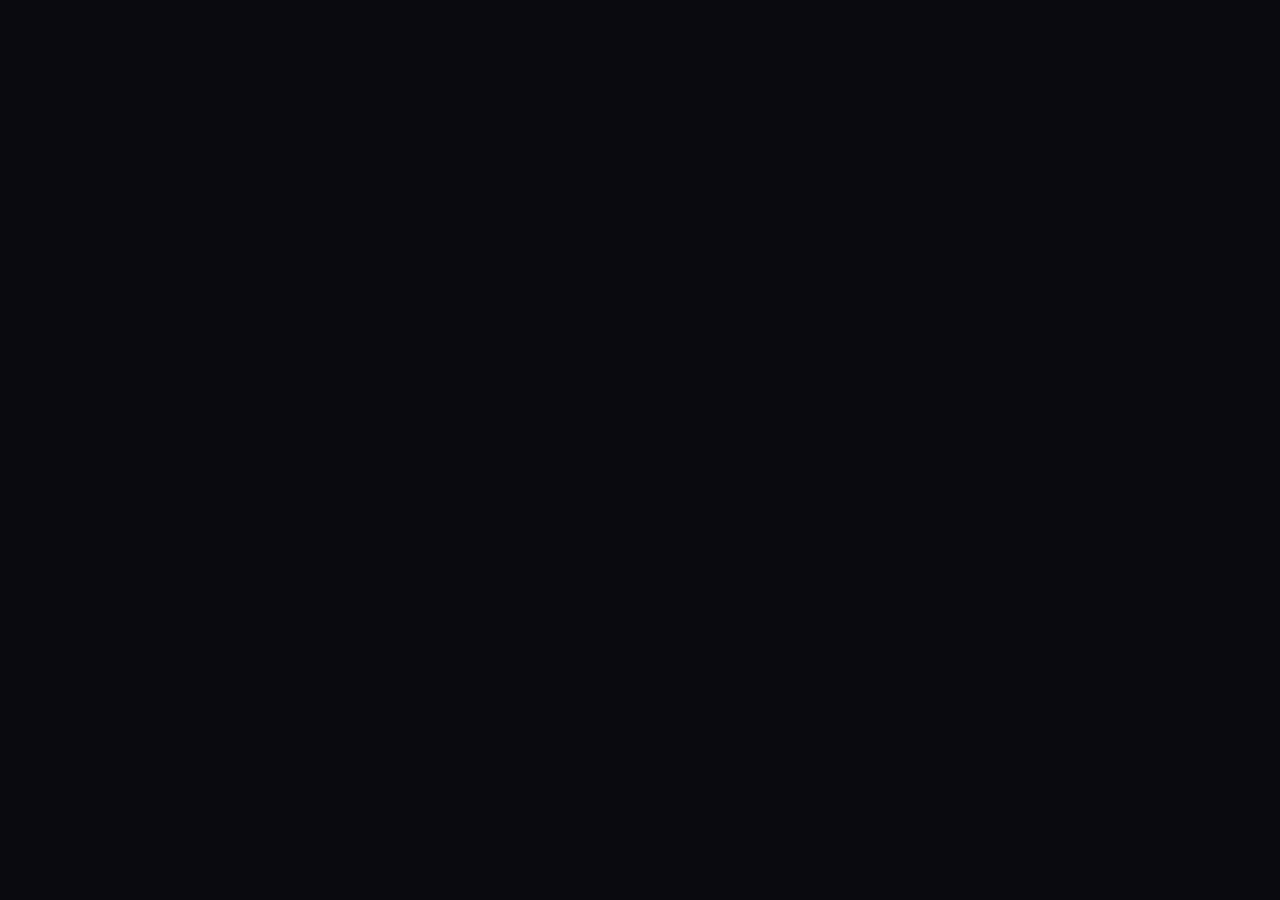
==== commit b1680e67: "Change default theme from light to dark across the application" ====
--- a/index.html
+++ b/index.html
@@ -1,33 +1,34 @@
-<!-- @dsCard group="Website" viewport="1280x880" name="gws.pl — interactive knowledge system" subtitle="Full bilingual site: hero graph, knowledge map, planner, contact" -->
+<!-- @dsCard group="Website" viewport="1280x720" name="gws.pl — graph-only explorer (v2)" subtitle="The whole site as one full-screen knowledge graph; content reached only through nodes" -->
 <!DOCTYPE html>
-<html lang="pl" data-theme="light">
+<html lang="pl" data-theme="dark">
 <head>
 <meta charset="utf-8">
 <meta name="viewport" content="width=device-width, initial-scale=1">
-<title>gws.pl — Strategia. Ludzie. Wyniki.</title>
-<meta name="description" content="Strategiczne doradztwo, szkolenia AI i praca z organizacjami.">
+<title>gws.pl — Graf wiedzy</title>
+<meta name="description" content="gws.pl jako interaktywny graf wiedzy — strategia, doradztwo i szkolenia AI, eksplorowane przez sieć powiązań.">
+<link rel="canonical" href="https://gws.pl/">
 <link rel="alternate" hreflang="pl" href="https://gws.pl/">
 <link rel="alternate" hreflang="en" href="https://gws.pl/en/">
 <link rel="alternate" hreflang="x-default" href="https://gws.pl/">
 <link rel="stylesheet" href="./styles.css">
-<link rel="stylesheet" href="site.css">
+<link rel="stylesheet" href="graph.css">
 <script>
   (function () {
     try {
       var savedTheme = localStorage.getItem('gws-theme');
       var explicitTheme = localStorage.getItem('gws-theme-explicit') === '1';
-      var th = explicitTheme && savedTheme ? savedTheme : 'light';
-      if (!explicitTheme && savedTheme !== 'light') localStorage.setItem('gws-theme', 'light');
+      var th = explicitTheme && savedTheme ? savedTheme : 'dark';
+      if (!explicitTheme && savedTheme !== 'dark') localStorage.setItem('gws-theme', 'dark');
       var lg = localStorage.getItem('gws-lang') || 'pl';
       document.documentElement.setAttribute('data-theme', th);
       document.documentElement.setAttribute('lang', lg);
-    } catch (e) { document.documentElement.setAttribute('data-theme', 'light'); }
+    } catch (e) { document.documentElement.setAttribute('data-theme', 'dark'); }
   })();
 </script>
 <script src="https://unpkg.com/react@18.3.1/umd/react.development.js" integrity="sha384-hD6/rw4ppMLGNu3tX5cjIb+uRZ7UkRJ6BPkLpg4hAu/6onKUg4lLsHAs9EBPT82L" crossorigin="anonymous"></script>
 <script src="https://unpkg.com/react-dom@18.3.1/umd/react-dom.development.js" integrity="sha384-u6aeetuaXnQ38mYT8rp6sbXaQe3NL9t+IBXmnYxwkUI2Hw4bsp2Wvmx4yRQF1uAm" crossorigin="anonymous"></script>
 <script src="https://unpkg.com/@babel/standalone@7.29.0/babel.min.js" integrity="sha384-m08KidiNqLdpJqLq95G/LEi8Qvjl/xUYll3QILypMoQ65QorJ9Lvtp2RXYGBFj1y" crossorigin="anonymous"></script>
-<script>window.__GWS_PAGE = 'site';</script>
+<script>window.__GWS_PAGE = 'graph';</script>
 <script src="./bundle.js"></script>
 </head>
 <body>
--- a/graph.css
+++ b/graph.css
@@ -0,0 +1,246 @@
+/* ══════════════════════════════════════════════════════════════
+   gws.pl — Graph-only explorer (v2). Full-screen knowledge map;
+   all content is reached through nodes. Uses tokens from styles.css.
+   ══════════════════════════════════════════════════════════════ */
+
+.gx { position: fixed; inset: 0; overflow: hidden; background: radial-gradient(120% 90% at 50% 0%, var(--graph-bg-1), var(--graph-bg-2)); }
+
+/* ── faint constellation grid behind the graph ─────────────── */
+.gx::before {
+  content: ""; position: absolute; inset: 0; pointer-events: none;
+  background-image: radial-gradient(circle, var(--graph-grid) 1px, transparent 1.5px);
+  background-size: 34px 34px; opacity: 0.6;
+}
+
+/* ── top bar ───────────────────────────────────────────────── */
+.gx__bar {
+  position: absolute; top: 0; left: 0; right: 0; z-index: 40; height: 64px;
+  display: flex; align-items: center; gap: 16px;
+  padding-inline: var(--gutter);
+  background: linear-gradient(180deg, var(--surface-overlay), transparent);
+  -webkit-backdrop-filter: blur(var(--blur-sm)); backdrop-filter: blur(var(--blur-sm));
+}
+.gx__brand { display: flex; align-items: center; gap: 10px; color: var(--text-primary); }
+.gx__brand img { width: 26px; height: 26px; }
+.gx__wm { font-family: var(--font-display); font-weight: 600; font-size: 19px; letter-spacing: -0.02em; }
+.gx__wm .dot { color: var(--accent); }
+.gx__viewtag { font-family: var(--font-mono); font-size: var(--text-meta); letter-spacing: var(--tracking-meta); text-transform: uppercase; color: var(--text-faint); padding-left: 12px; margin-left: 4px; border-left: 1px solid var(--border-default); }
+.gx__spacer { flex: 1; }
+.gx__right { display: flex; align-items: center; gap: 10px; }
+
+/* language toggle + icon button (chrome.jsx) — graph.css doesn't load site.css */
+.lang { display: inline-flex; padding: 3px; border-radius: var(--radius-pill); background: color-mix(in srgb, var(--surface-overlay) 55%, transparent); -webkit-backdrop-filter: blur(var(--blur-sm)); backdrop-filter: blur(var(--blur-sm)); }
+.lang button { font-family: var(--font-mono); font-size: 11px; font-weight: 600; letter-spacing: 0.06em; padding: 5px 11px; border-radius: var(--radius-pill); color: var(--text-muted); background: transparent; cursor: pointer; transition: color var(--dur-fast) var(--ease-out), background var(--dur-fast) var(--ease-out); }
+.lang button[aria-pressed="true"] { color: var(--text-on-accent); background: var(--accent); }
+.iconbtn { width: 38px; height: 38px; display: grid; place-items: center; flex: none; border-radius: var(--radius-pill); border: none; background: color-mix(in srgb, var(--surface-overlay) 50%, transparent); -webkit-backdrop-filter: blur(var(--blur-sm)); backdrop-filter: blur(var(--blur-sm)); box-shadow: inset 0 0 0 1px var(--border-subtle); color: var(--text-secondary); cursor: pointer; transition: color var(--dur-fast) var(--ease-out), background var(--dur-fast) var(--ease-out), box-shadow var(--dur-fast) var(--ease-out); }
+.iconbtn:hover { color: var(--text-primary); background: color-mix(in srgb, var(--surface-overlay) 72%, transparent); box-shadow: inset 0 0 0 1px var(--border-accent); }
+.iconbtn svg { width: 18px; height: 18px; }
+
+/* link back to the page view */
+.gx__pagelink {
+  display: inline-flex; align-items: center; gap: 8px;
+  font-family: var(--font-mono); font-size: 11px; letter-spacing: 0.04em;
+  color: var(--text-muted); padding: 8px 13px; border-radius: var(--radius-pill);
+  border: none;
+  background: color-mix(in srgb, var(--surface-overlay) 50%, transparent);
+  -webkit-backdrop-filter: blur(var(--blur-sm)); backdrop-filter: blur(var(--blur-sm));
+  box-shadow: inset 0 0 0 1px var(--border-subtle);
+  transition: color var(--dur-fast) var(--ease-out), background var(--dur-fast) var(--ease-out), box-shadow var(--dur-fast) var(--ease-out);
+}
+.gx__pagelink:hover { color: var(--text-primary); background: color-mix(in srgb, var(--surface-overlay) 72%, transparent); box-shadow: inset 0 0 0 1px var(--border-accent); }
+.gx__pagelink svg { width: 14px; height: 14px; }
+
+/* ── search — frameless glass ──────────────────────────────── */
+.gx__search { position: relative; }
+.gx__searchin {
+  display: flex; align-items: center; gap: 9px;
+  width: 210px; height: 38px; padding: 0 14px;
+  border: none; border-radius: var(--radius-pill);
+  background: color-mix(in srgb, var(--surface-overlay) 50%, transparent);
+  -webkit-backdrop-filter: blur(var(--blur-sm)); backdrop-filter: blur(var(--blur-sm));
+  box-shadow: inset 0 0 0 1px var(--border-subtle);
+  transition: width var(--dur-base) var(--ease-out), background var(--dur-fast) var(--ease-out), box-shadow var(--dur-base) var(--ease-out);
+}
+.gx__searchin:hover { background: color-mix(in srgb, var(--surface-overlay) 72%, transparent); }
+.gx__searchin:focus-within {
+  width: 300px;
+  background: var(--surface-overlay);
+  box-shadow: inset 0 0 0 1px var(--border-accent), 0 10px 34px -14px var(--accent-glow);
+}
+.gx__searchin svg { width: 15px; height: 15px; color: var(--text-faint); flex: none; transition: color var(--dur-fast) var(--ease-out); }
+.gx__searchin:focus-within svg { color: var(--text-accent); }
+.gx__searchin input { flex: 1; min-width: 0; background: transparent; border: none; outline: none; color: var(--text-primary); font-family: var(--font-body); font-size: var(--text-sm); }
+.gx__searchin input::placeholder { color: var(--text-faint); }
+
+/* frosted, borderless results that float over the graph */
+.gx__results {
+  position: absolute; top: calc(100% + 10px); right: 0; width: 340px; max-height: 380px; overflow-y: auto;
+  padding: 7px;
+  background: color-mix(in srgb, var(--surface-overlay) 86%, transparent);
+  -webkit-backdrop-filter: blur(var(--blur-md)) saturate(1.4); backdrop-filter: blur(var(--blur-md)) saturate(1.4);
+  border-radius: var(--radius-lg);
+  box-shadow: 0 1px 0 0 var(--border-subtle) inset, 0 20px 50px -22px rgba(0, 0, 0, 0.55), 0 4px 14px -8px rgba(0, 0, 0, 0.35);
+  z-index: 60;
+  transform-origin: top right;
+  animation: gxResultsIn var(--dur-base) var(--ease-out) both;
+}
+@keyframes gxResultsIn {
+  from { opacity: 0; transform: translateY(-6px) scale(0.98); }
+  to   { opacity: 1; transform: translateY(0) scale(1); }
+}
+/* subtle custom scrollbar so the panel reads as light/glassy */
+.gx__results::-webkit-scrollbar { width: 8px; }
+.gx__results::-webkit-scrollbar-thumb { background: var(--border-strong); border-radius: 999px; border: 2px solid transparent; background-clip: padding-box; }
+
+.gx__result {
+  display: flex; align-items: center; gap: 11px; width: 100%; text-align: left;
+  padding: 9px 11px; border-radius: var(--radius-md); cursor: pointer;
+  border: none; background: transparent; -webkit-appearance: none; appearance: none;
+  transition: background var(--dur-fast) var(--ease-out), transform var(--dur-fast) var(--ease-out);
+}
+.gx__result:hover,
+.gx__result:focus-visible {
+  background: color-mix(in srgb, var(--accent) 13%, transparent);
+  transform: translateX(2px); outline: none;
+}
+.gx__result .rdot {
+  width: 9px; height: 9px; border-radius: 50%; flex: none;
+  background: var(--_dot, var(--accent));
+  box-shadow: 0 0 9px -1px var(--_dot, var(--accent));
+}
+.gx__result .rl { font-family: var(--font-body); font-size: var(--text-sm); color: var(--text-secondary); font-weight: 500; transition: color var(--dur-fast) var(--ease-out); white-space: nowrap; overflow: hidden; text-overflow: ellipsis; }
+.gx__result:hover .rl { color: var(--text-primary); }
+.gx__result .rt { font-family: var(--font-mono); font-size: 10px; color: var(--text-faint); margin-left: auto; padding-left: 8px; text-transform: uppercase; letter-spacing: 0.06em; flex: none; }
+.gx__noresult { padding: 16px; font-family: var(--font-mono); font-size: 12px; color: var(--text-faint); text-align: center; }
+
+/* ── graph stage ───────────────────────────────────────────── */
+.gx__stage { position: absolute; inset: 64px 0 0 0; transition: right var(--dur-slow) var(--ease-entry); }
+.gx__stage.is-open { right: 460px; }
+
+/* empty-state hint — slim top banner, does NOT cover the graph */
+.gx__hint {
+  position: absolute; left: 50%; top: 80px; transform: translateX(-50%);
+  z-index: 20; pointer-events: none;
+  display: flex; align-items: center; gap: 13px;
+  padding: 11px 20px 11px 13px; max-width: min(620px, calc(100% - 48px));
+  border: 1px solid var(--border-default); border-radius: var(--radius-pill);
+  background: var(--surface-overlay); -webkit-backdrop-filter: blur(var(--blur-md)); backdrop-filter: blur(var(--blur-md));
+  box-shadow: var(--shadow-md);
+  transition: opacity var(--dur-slow) var(--ease-out), transform var(--dur-slow) var(--ease-out);
+}
+.gx__hint.hide { opacity: 0; transform: translate(-50%, -8px); }
+.gx__hint .ring { width: 30px; height: 30px; flex: none; border-radius: 50%; border: 1px solid var(--accent-line); background: var(--accent-soft); display: grid; place-items: center; }
+.gx__hint .ring span { width: 9px; height: 9px; border-radius: 50%; background: var(--accent); box-shadow: 0 0 0 4px var(--accent-glow); }
+.gx__hint .txt { display: flex; flex-direction: column; gap: 1px; min-width: 0; }
+.gx__hint h2 { font-family: var(--font-display); font-size: 0.95rem; font-weight: 600; letter-spacing: -0.01em; color: var(--text-primary); }
+.gx__hint p { font-family: var(--font-body); font-size: 0.78rem; color: var(--text-muted); line-height: 1.35; }
+
+/* ── filter legend (floating, bottom-left) ─────────────────── */
+.gx__legend {
+  position: absolute; left: var(--gutter); bottom: 22px; z-index: 30;
+  display: flex; flex-direction: column; gap: 10px; max-width: 320px;
+}
+.gx__legend-h { display: flex; align-items: center; gap: 10px; font-family: var(--font-mono); font-size: 10px; letter-spacing: var(--tracking-eyebrow); text-transform: uppercase; color: var(--text-faint); }
+.gx__legend-h button { font-family: var(--font-mono); font-size: 10px; color: var(--text-accent); background: transparent; }
+.gx__legend-pills { display: flex; flex-wrap: wrap; gap: 7px; }
+
+/* ── recenter / clear (bottom-right) ───────────────────────── */
+.gx__recenter {
+  position: absolute; right: var(--gutter); bottom: 22px; z-index: 30;
+  display: flex; align-items: center; gap: 8px;
+  font-family: var(--font-mono); font-size: 11px; letter-spacing: 0.04em; color: var(--text-muted);
+  padding: 9px 14px; border-radius: var(--radius-pill); border: 1px solid var(--border-default);
+  background: var(--surface-raised); cursor: pointer;
+  transition: color var(--dur-fast) var(--ease-out), border-color var(--dur-fast) var(--ease-out), opacity var(--dur-base) var(--ease-out);
+}
+.gx__recenter:hover { color: var(--text-primary); border-color: var(--border-accent); }
+.gx__recenter svg { width: 14px; height: 14px; }
+.gx__stage.is-open ~ .gx__recenter { right: calc(460px + var(--gutter)); }
+
+/* ── content panel (slide-in right) ────────────────────────── */
+.gx__panel {
+  position: absolute; top: 0; right: 0; bottom: 0; width: 460px; z-index: 50;
+  display: flex; flex-direction: column;
+  background: var(--surface-card); border-left: 1px solid var(--border-strong);
+  box-shadow: var(--shadow-panel);
+  transform: translateX(100%); transition: transform var(--dur-slow) var(--ease-entry);
+}
+.gx__panel.is-open { transform: translateX(0); }
+.gx__panel-top { position: relative; padding: 26px 28px 22px; border-bottom: 1px solid var(--border-subtle); }
+.gx__panel-top::before { content: ""; position: absolute; top: 0; left: 0; right: 0; height: 3px; background: var(--_c, var(--accent)); }
+.gx__panel-row { display: flex; align-items: center; justify-content: space-between; gap: 12px; margin-bottom: 16px; }
+.gx__close { width: 32px; height: 32px; flex: none; display: grid; place-items: center; border-radius: var(--radius-sm); border: 1px solid var(--border-default); background: var(--surface-raised); color: var(--text-muted); transition: color var(--dur-fast) var(--ease-out), border-color var(--dur-fast) var(--ease-out); }
+.gx__close:hover { color: var(--text-primary); border-color: var(--border-accent); }
+.gx__close svg { width: 16px; height: 16px; }
+.gx__title { font-family: var(--font-display); font-weight: 600; font-size: 1.75rem; line-height: 1.1; letter-spacing: -0.02em; color: var(--text-primary); }
+.gx__subtitle { margin-top: 8px; font-family: var(--font-mono); font-size: var(--text-meta); letter-spacing: var(--tracking-meta); text-transform: uppercase; color: var(--text-muted); }
+.gx__panel-body { flex: 1; overflow-y: auto; padding: 24px 28px; display: flex; flex-direction: column; gap: 26px; }
+.gx__summary { font-family: var(--font-body); font-size: 1.0625rem; line-height: 1.62; color: var(--text-secondary); }
+
+/* ── FAQ accordion (shown in the panel for the FAQ node) ─────── */
+.gx__faq { display: flex; flex-direction: column; gap: 8px; }
+.gx__faq .gx__seclabel { margin-bottom: 2px; }
+.gx__faq-item {
+  border-radius: var(--radius-md);
+  background: color-mix(in srgb, var(--text-primary) 4%, transparent);
+  transition: background var(--dur-fast) var(--ease-out);
+}
+.gx__faq-item[open] { background: color-mix(in srgb, var(--accent) 9%, transparent); }
+.gx__faq-q {
+  list-style: none; cursor: pointer;
+  display: flex; align-items: flex-start; gap: 10px;
+  padding: 12px 14px;
+  font-family: var(--font-body); font-size: var(--text-sm); font-weight: 600;
+  color: var(--text-primary); line-height: 1.4;
+}
+.gx__faq-q::-webkit-details-marker { display: none; }
+.gx__faq-q::before {
+  content: "+"; flex: none; width: 14px; text-align: center;
+  font-family: var(--font-mono); color: var(--text-accent); font-size: 15px; line-height: 1.4;
+}
+.gx__faq-item[open] .gx__faq-q::before { content: "\2212"; }
+.gx__faq-a {
+  padding: 0 14px 13px 38px;
+  font-family: var(--font-body); font-size: var(--text-sm); line-height: 1.55; color: var(--text-secondary);
+}
+.gx__meta { display: flex; flex-direction: column; gap: 12px; }
+.gx__metarow { display: grid; grid-template-columns: 88px 1fr; gap: 12px; align-items: start; }
+.gx__metak { font-family: var(--font-mono); font-size: var(--text-meta); letter-spacing: var(--tracking-meta); text-transform: uppercase; color: var(--text-faint); padding-top: 2px; }
+.gx__metav { font-family: var(--font-body); font-size: var(--text-sm); color: var(--text-secondary); line-height: 1.5; }
+.gx__seclabel { font-family: var(--font-mono); font-size: var(--text-meta); letter-spacing: var(--tracking-eyebrow); text-transform: uppercase; color: var(--text-faint); margin-bottom: 13px; }
+.gx__related { display: flex; flex-wrap: wrap; gap: 8px; }
+.gx__chip { display: inline-flex; align-items: center; gap: 8px; font-family: var(--font-body); font-size: var(--text-sm); font-weight: 500; padding: 8px 13px; border-radius: var(--radius-pill); border: 1px solid var(--border-default); background: var(--surface-raised); color: var(--text-secondary); cursor: pointer; transition: border-color var(--dur-fast) var(--ease-out), color var(--dur-fast) var(--ease-out), transform var(--dur-fast) var(--ease-out); }
+.gx__chip:hover { color: var(--text-primary); border-color: color-mix(in srgb, var(--_cc) 55%, transparent); transform: translateY(-1px); }
+.gx__chip .cdot { width: 7px; height: 7px; border-radius: 50%; background: var(--_cc); flex: none; }
+.gx__links { display: flex; flex-direction: column; gap: 10px; }
+.gx__linkrow { display: flex; align-items: center; gap: 10px; padding: 13px 15px; border: 1px solid var(--border-default); border-radius: var(--radius-md); background: var(--surface-raised); color: var(--text-primary); font-family: var(--font-body); font-size: var(--text-sm); font-weight: 500; transition: border-color var(--dur-fast) var(--ease-out); }
+.gx__linkrow:hover { border-color: var(--border-accent); }
+.gx__linkrow svg { width: 16px; height: 16px; color: var(--text-muted); }
+.gx__panel-foot { padding: 18px 28px 26px; border-top: 1px solid var(--border-subtle); }
+.gx__breadcrumb { display: flex; align-items: center; gap: 6px; margin-bottom: 16px; font-family: var(--font-mono); font-size: 10px; letter-spacing: 0.06em; text-transform: uppercase; flex-wrap: wrap; }
+.gx__breadcrumb button {
+  color: var(--text-muted); font: inherit;
+  padding: 4px 11px; border-radius: var(--radius-pill);
+  background: color-mix(in srgb, var(--text-primary) 7%, transparent);
+  transition: color var(--dur-fast) var(--ease-out), background var(--dur-fast) var(--ease-out);
+}
+.gx__breadcrumb button:hover { color: var(--text-accent); background: var(--accent-soft); }
+.gx__breadcrumb .sep { display: none; }
+
+/* ── responsive ────────────────────────────────────────────── */
+@media (max-width: 820px) {
+  .gx__viewtag { display: none; }
+  .gx__searchin { width: 44px; padding: 0; justify-content: center; }
+  .gx__searchin:focus-within { width: min(240px, calc(100vw - 150px)); padding: 0 14px; justify-content: flex-start; }
+  /* collapsed input stays in the DOM (width 0) so it can still receive focus —
+     display:none would make :focus-within impossible to trigger by tapping */
+  .gx__searchin input { width: 0; flex: 0 0 0; }
+  .gx__searchin:focus-within input { width: auto; flex: 1; }
+  .gx__results { width: min(340px, calc(100vw - 2 * var(--gutter))); }
+  .gx__stage.is-open { right: 0; bottom: 62vh; }
+  .gx__panel { top: auto; width: 100%; height: 62vh; border-left: none; border-top: 1px solid var(--border-strong); transform: translateY(100%); border-radius: var(--radius-xl) var(--radius-xl) 0 0; }
+  .gx__panel.is-open { transform: translateY(0); }
+  .gx__stage.is-open ~ .gx__recenter { right: var(--gutter); bottom: calc(62vh + 14px); }
+  .gx__legend { max-width: calc(100% - 2 * var(--gutter)); }
+  .gx__pagelink span { display: none; }
+}
